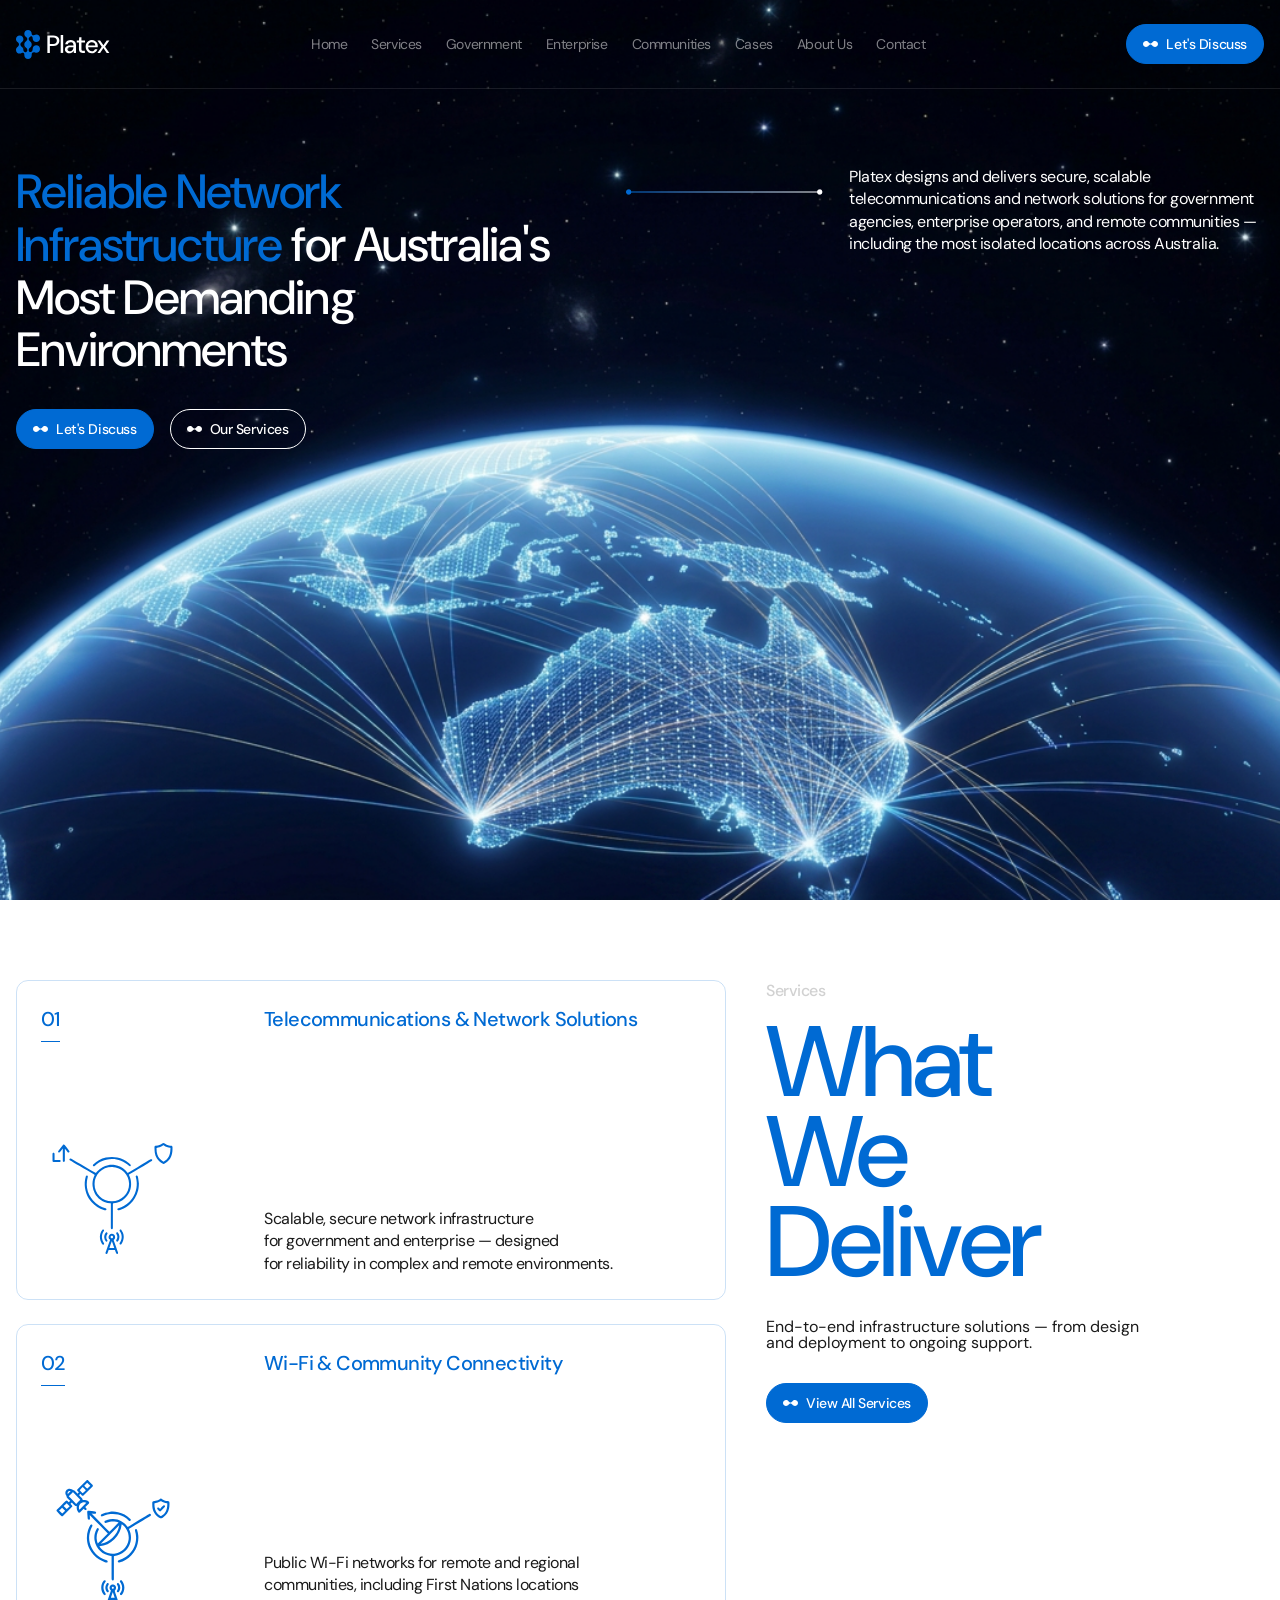
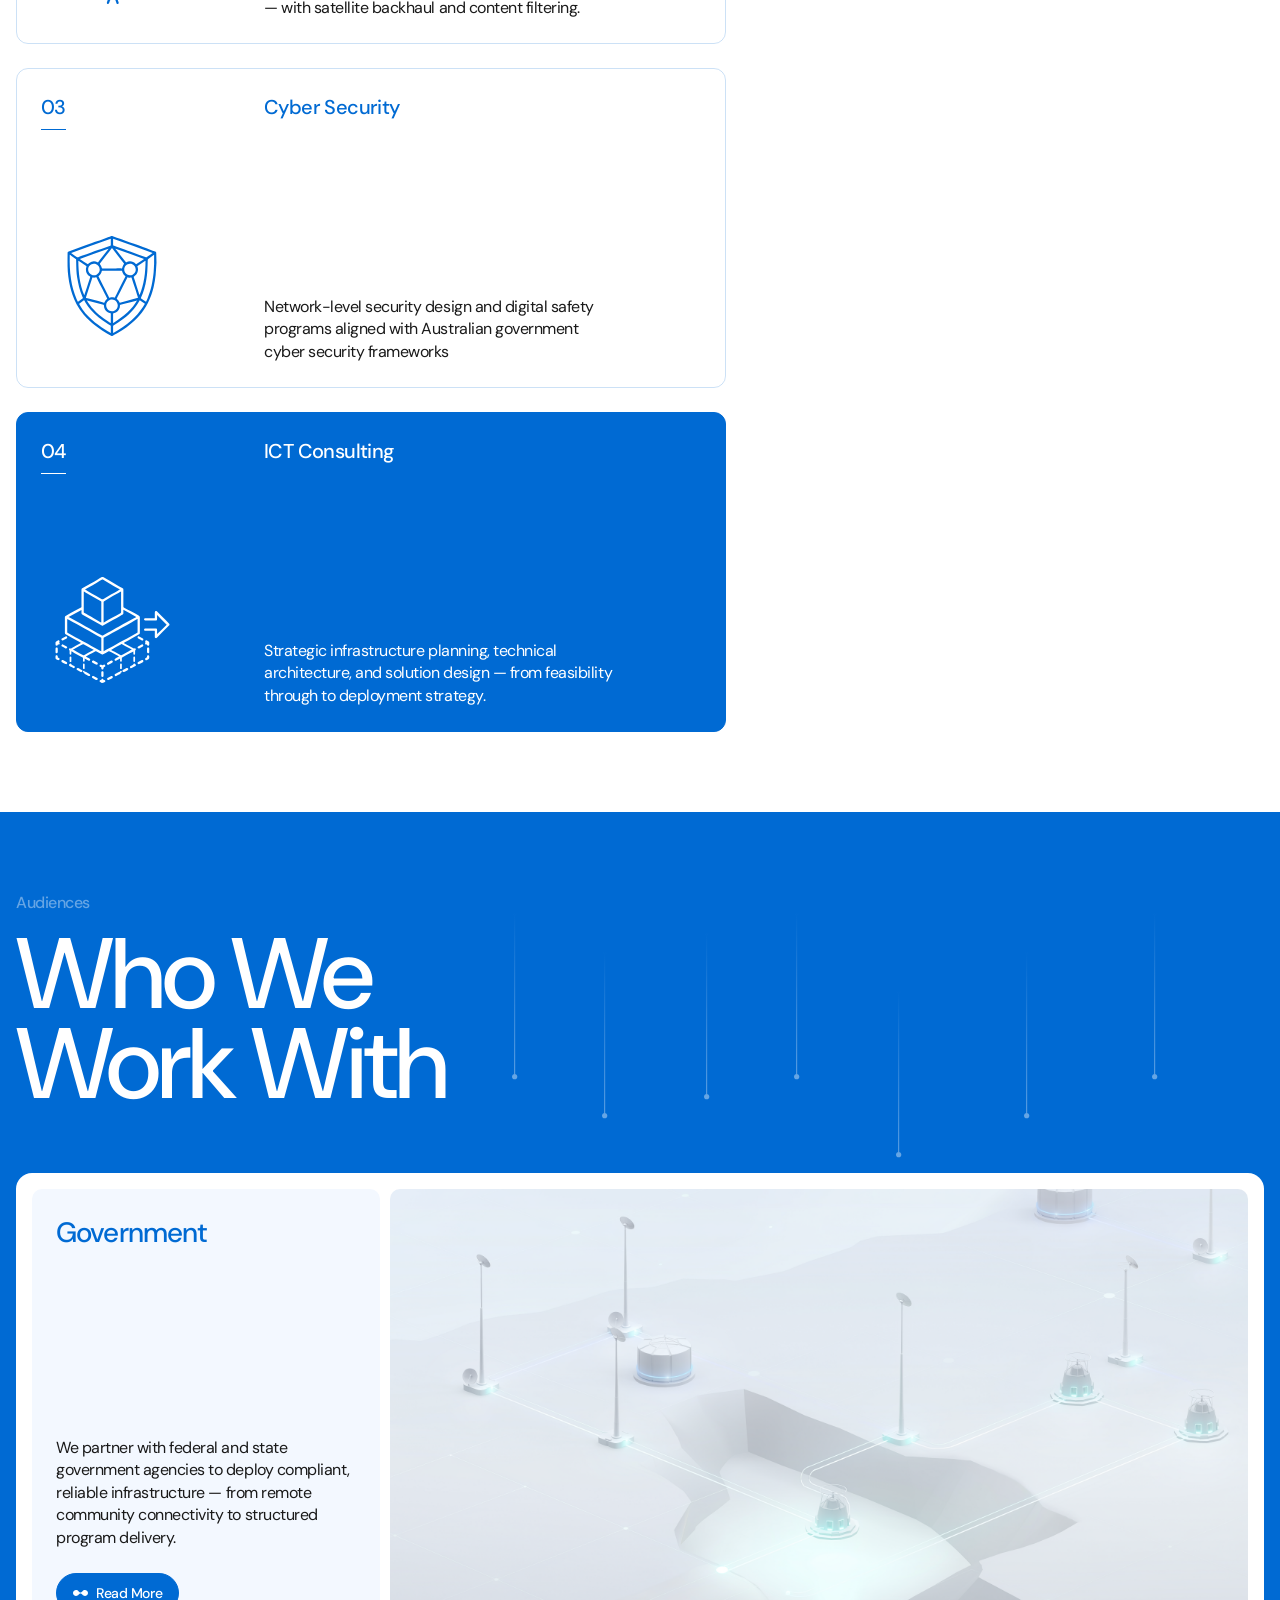
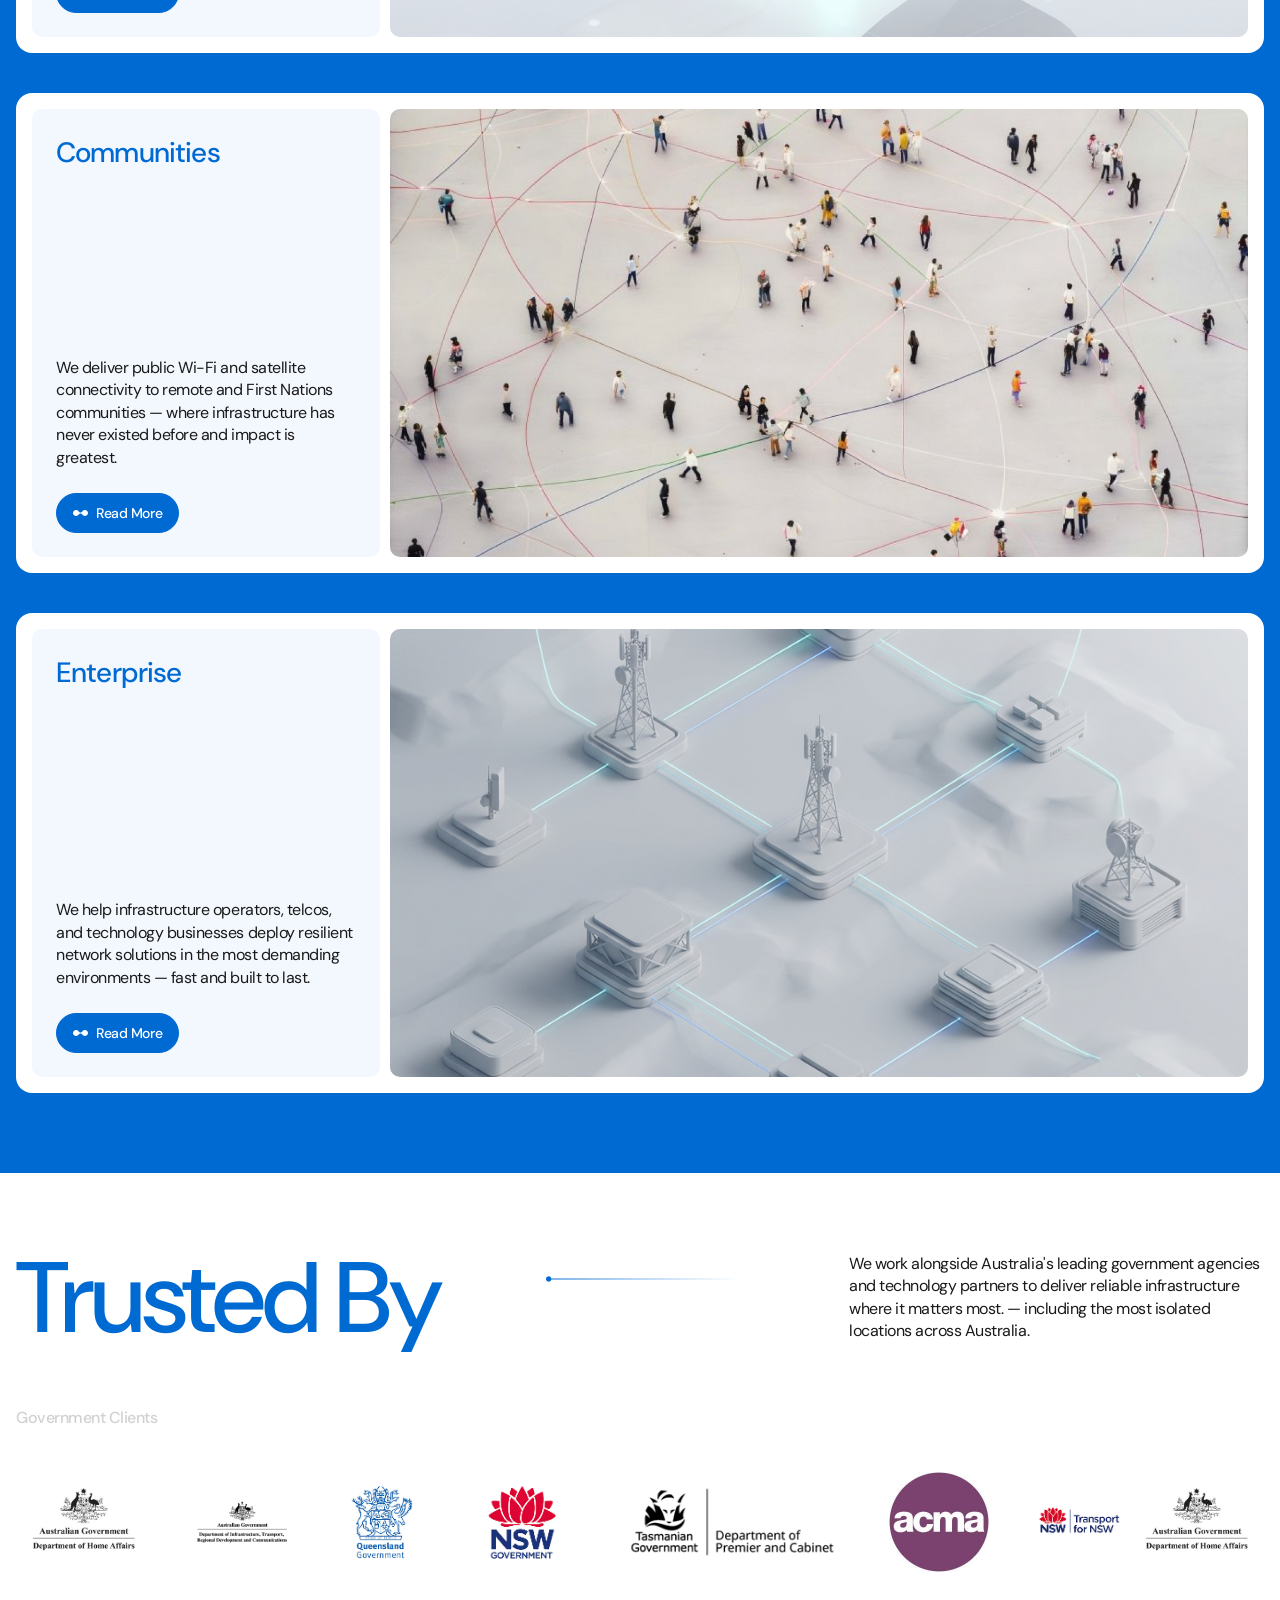
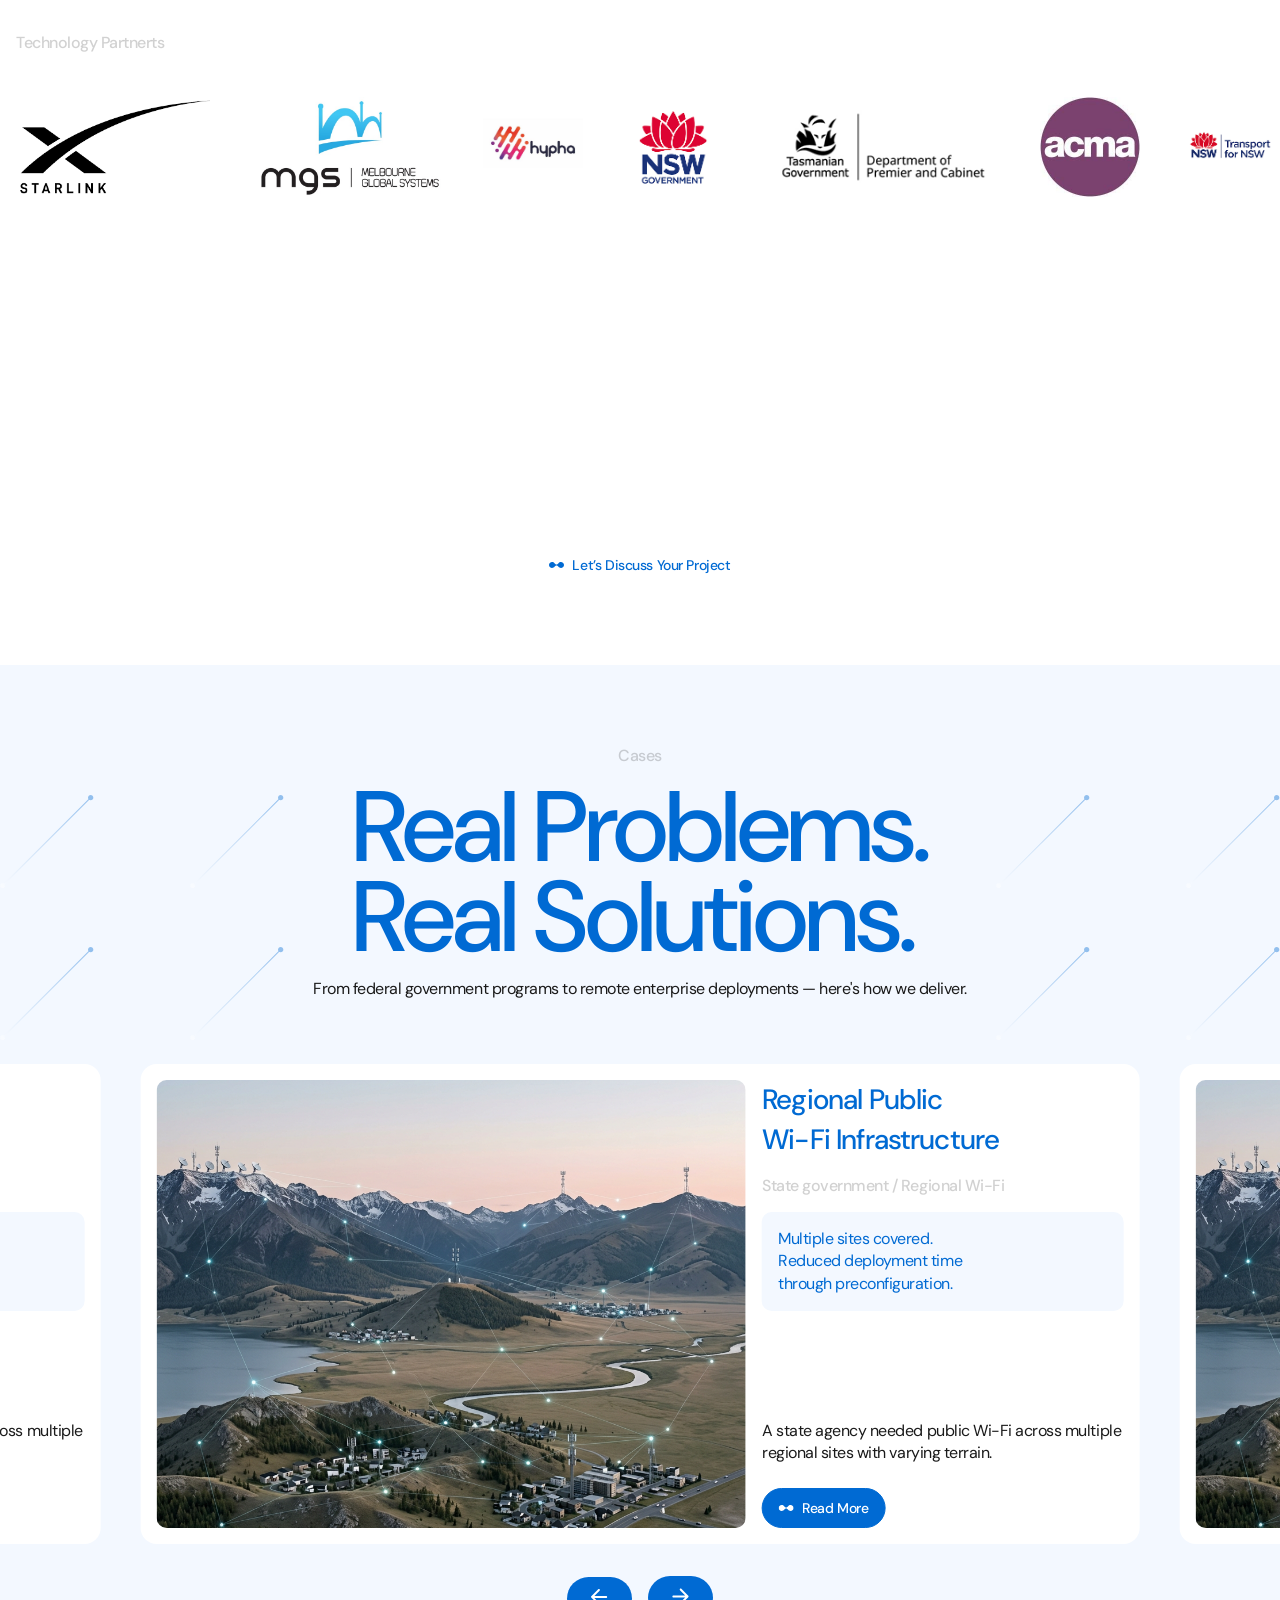
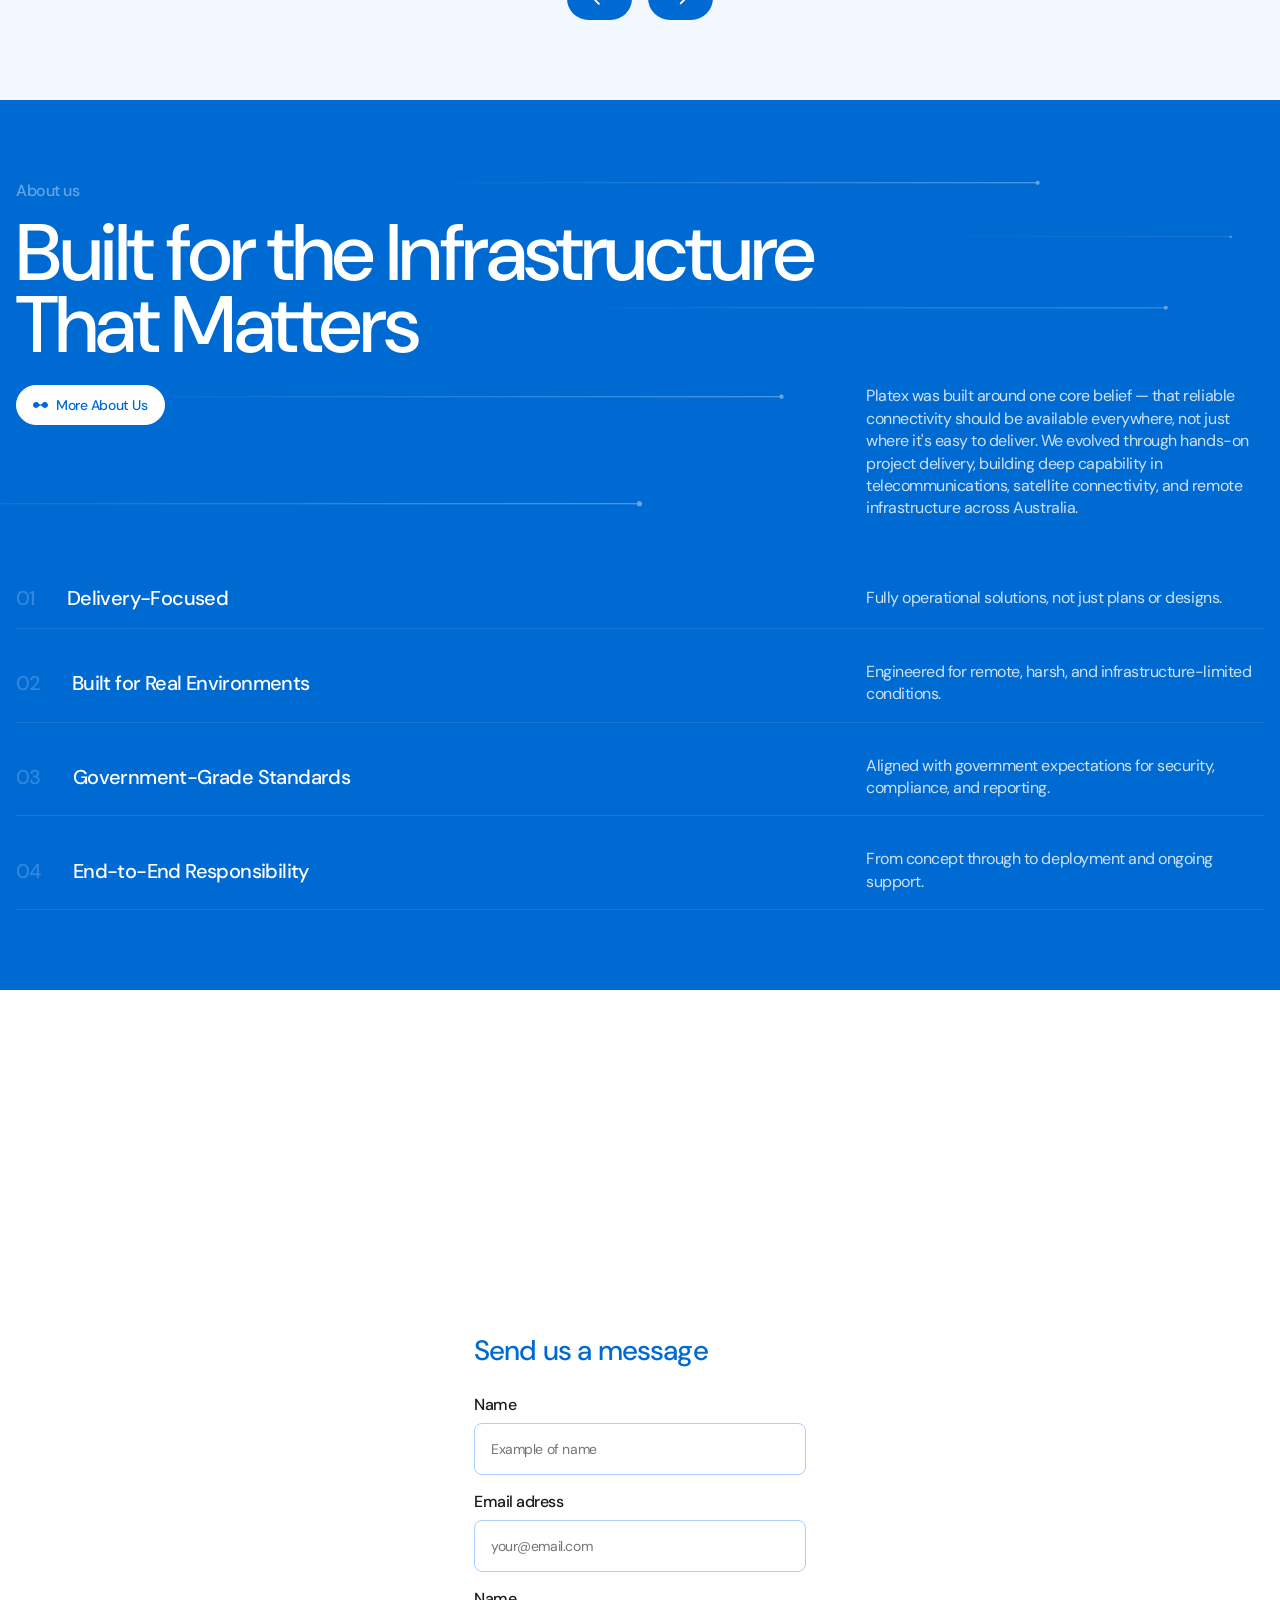
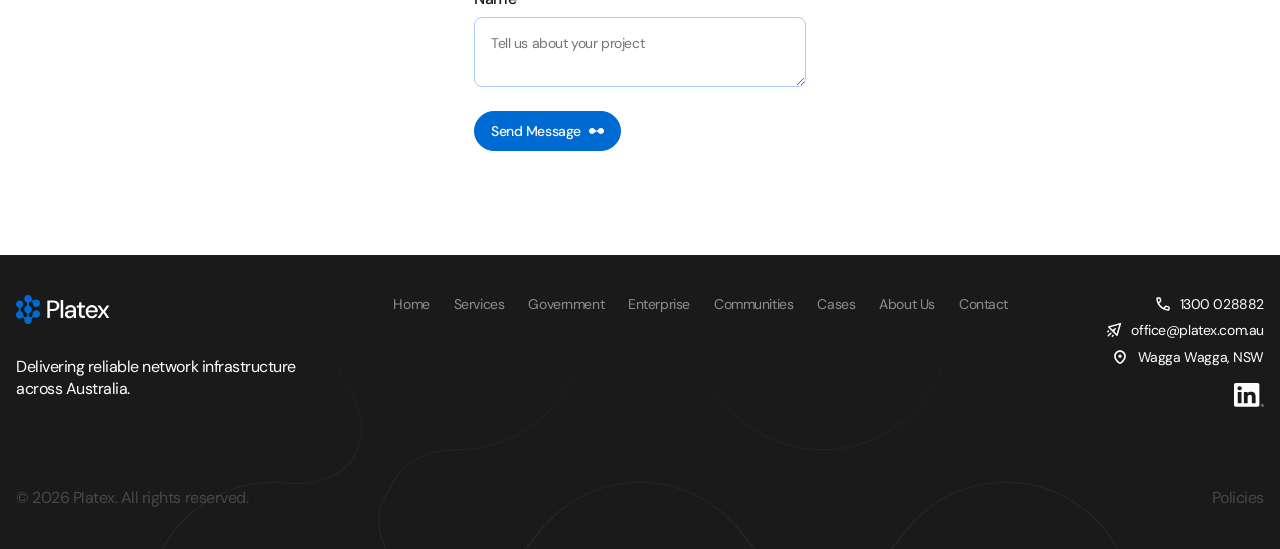
==== index.html @ 2adc2a63 "Add files via upload" ====
<!doctype html>
<html lang="en">

<head>
	<title>Home | Platex</title>
	<meta charset="UTF-8">
	<meta name="format-detection" content="telephone=no">
	<!-- <style>body{opacity: 0;}</style> -->
	<link rel="stylesheet" href="css/style.min.css?_v=20260612144756">
	<link rel="shortcut icon" href="favicon.ico">
	<!-- <meta name="robots" content="noindex, nofollow"> -->
	<meta name="viewport" content="width=device-width, initial-scale=1.0">
</head>

<body>
	<div class="wrapper">
		<header class="header">
			<div class="header__container">
				<a href="" class="header__logo">
					<img src="img/logo.svg" alt="" class="header__img" />
					<img src="img/logo-white.svg" alt="" class="header__img-white" />
				</a>
				<div class="header__menu menu">
					<button type="button" class="menu__icon icon-menu"><span></span></button>
					<nav class="menu__body">
						<img src="img/header-decore.png" alt="" class="menu__decor" />
						<ul class="menu__list">
							<li class="menu__item"><a href="" class="menu__link">Home</a></li>
							<li class="menu__item"><a href="" class="menu__link">Services</a></li>
							<li class="menu__item">
								<a href="" class="menu__link">Government</a>
							</li>
							<li class="menu__item">
								<a href="" class="menu__link">Enterprise</a>
							</li>
							<li class="menu__item">
								<a href="" class="menu__link">Communities</a>
							</li>
							<li class="menu__item"><a href="" class="menu__link">Cases</a></li>
							<li class="menu__item">
								<a href="" class="menu__link">About Us </a>
							</li>
							<li class="menu__item"><a href="" class="menu__link">Contact</a></li>
						</ul>
						<div class="menu__actions">
							<a href="" class="menu__actioncall">
								<img src="img/icon-phone.svg" alt="Image" />
							</a>
							<a href="" class="menu__actionlinkedin">
								<img src="img/icon-linkedin.svg" alt="Image" />
							</a>
						</div>
					</nav>
				</div>
				<a href="" class="header__btn btn">
					<svg class="btn__svg" xmlns="http://www.w3.org/2000/svg" width="15" height="6" viewBox="0 0 15 6" fill="none">
						<path d="M2.62268e-07 3C1.1742e-07 4.65687 1.37756 6 3.07692 6C4.08319 5.99999 4.97648 5.52901 5.53777 4.80081C6.0259 4.16751 6.68749 3.56268 7.5 3.56268C8.31251 3.56268 8.9741 4.16751 9.46223 4.80081C10.0235 5.52901 10.9168 5.99999 11.9231 6C13.6224 6 15 4.65687 15 3C15 1.34313 13.6224 -5.97268e-07 11.9231 -7.4583e-07C10.9166 9.65659e-06 10.023 0.471244 9.46171 1.19976C8.9738 1.83303 8.31235 2.43777 7.5 2.43777C6.68765 2.43777 6.0262 1.83303 5.53829 1.19976C4.97698 0.471243 4.08344 9.05922e-06 3.07692 -1.51919e-06C1.37758 -1.66775e-06 2.52026e-05 1.34315 2.62268e-07 3Z" fill="" />
					</svg>
					<span class="btn__text">Let's discuss</span>
				</a>
			</div>
		</header>

		<main class="page">
			<section class="hero">
				<img src="img/hero-bg.png" alt="" class="hero__bg" />
				<div class="hero__container">
					<div class="hero__info info-hero">
						<h1 class="info-hero__title">
							<span class="blue">Reliable Network Infrastructure</span> for
							Australia's Most Demanding Environments
						</h1>
						<div class="info-hero__actions">
							<a href="" class="hero__btn btn">
								<svg class="btn__svg" xmlns="http://www.w3.org/2000/svg" width="15" height="6" viewBox="0 0 15 6" fill="none">
									<path d="M2.62268e-07 3C1.1742e-07 4.65687 1.37756 6 3.07692 6C4.08319 5.99999 4.97648 5.52901 5.53777 4.80081C6.0259 4.16751 6.68749 3.56268 7.5 3.56268C8.31251 3.56268 8.9741 4.16751 9.46223 4.80081C10.0235 5.52901 10.9168 5.99999 11.9231 6C13.6224 6 15 4.65687 15 3C15 1.34313 13.6224 -5.97268e-07 11.9231 -7.4583e-07C10.9166 9.65659e-06 10.023 0.471244 9.46171 1.19976C8.9738 1.83303 8.31235 2.43777 7.5 2.43777C6.68765 2.43777 6.0262 1.83303 5.53829 1.19976C4.97698 0.471243 4.08344 9.05922e-06 3.07692 -1.51919e-06C1.37758 -1.66775e-06 2.52026e-05 1.34315 2.62268e-07 3Z" fill="" />
								</svg>
								<span class="btn__text">Let's discuss</span>
							</a>
							<a href="" class="hero__btn btn transparent">
								<svg class="btn__svg" xmlns="http://www.w3.org/2000/svg" width="15" height="6" viewBox="0 0 15 6" fill="none">
									<path d="M2.62268e-07 3C1.1742e-07 4.65687 1.37756 6 3.07692 6C4.08319 5.99999 4.97648 5.52901 5.53777 4.80081C6.0259 4.16751 6.68749 3.56268 7.5 3.56268C8.31251 3.56268 8.9741 4.16751 9.46223 4.80081C10.0235 5.52901 10.9168 5.99999 11.9231 6C13.6224 6 15 4.65687 15 3C15 1.34313 13.6224 -5.97268e-07 11.9231 -7.4583e-07C10.9166 9.65659e-06 10.023 0.471244 9.46171 1.19976C8.9738 1.83303 8.31235 2.43777 7.5 2.43777C6.68765 2.43777 6.0262 1.83303 5.53829 1.19976C4.97698 0.471243 4.08344 9.05922e-06 3.07692 -1.51919e-06C1.37758 -1.66775e-06 2.52026e-05 1.34315 2.62268e-07 3Z" fill="" />
								</svg>
								<span class="btn__text">Our services</span>
							</a>
						</div>
					</div>
					<div class="hero__decore">
						<img src="img/hero-line.png" alt="Image" />
					</div>
					<p data-da=".info-hero, 768" class="hero__descriptions">
						Platex designs and delivers secure, scalable telecommunications
						and network solutions for government agencies, enterprise
						operators, and remote communities — including the most isolated
						locations across Australia.
					</p>
				</div>
			</section>
			<section class="services">
				<div class="services__container">
					<div class="services__cards">
						<div class="services__card card-services">
							<div class="card-services__left">
								<div class="card-services__numb">01</div>
								<div data-da="#service-card1, 768" class="card-services__icon">
									<svg class="card-services__imgoriginal" xmlns="http://www.w3.org/2000/svg" width="140" height="140" viewBox="0 0 140 140" fill="none">
										<path d="M66.8584 106.884C68.0899 105.462 70.3451 105.426 71.7285 106.789C72.3655 107.416 72.5971 108.22 72.6367 109.129V109.133C72.5409 110.107 72.237 110.997 71.3721 111.637C71.2467 111.729 71.1579 112.015 71.2041 112.159C71.6036 113.387 72.0294 114.608 72.4619 115.826C72.9803 117.297 73.5086 118.761 74.0303 120.228C74.5354 121.646 75.0437 123.065 75.5488 124.486C75.7469 125.041 75.6281 125.497 75.2354 125.783C74.6741 126.187 73.9541 126.006 73.7031 125.363C73.3234 124.391 72.9636 123.409 72.6367 122.418C72.5212 122.067 72.3522 121.942 71.999 121.945C70.1931 121.955 68.387 121.955 66.5811 121.942C66.2809 121.942 66.1358 122.034 66.04 122.319C65.7132 123.274 65.3594 124.224 65.0127 125.173C64.7947 125.773 64.2304 126.115 63.7451 125.944C63.1013 125.718 62.8369 125.165 63.0713 124.506C64.2598 121.2 65.4521 117.901 66.6406 114.595C66.9278 113.801 67.2017 113 67.4922 112.209C67.5846 111.959 67.5549 111.789 67.3271 111.618C65.8315 110.495 65.66 108.266 66.8584 106.884ZM69.2627 113.253C68.4802 115.449 67.6939 117.648 66.8916 119.907H71.752L71.748 119.903C70.9458 117.625 70.1739 115.428 69.4014 113.232C69.3553 113.239 69.3088 113.246 69.2627 113.253ZM59.7861 101.885C60.2285 101.34 60.7804 101.273 61.3086 101.674C61.6915 101.962 61.7411 102.639 61.3945 103.115C59.9286 105.127 59.248 107.37 59.4824 109.848C59.6607 111.697 60.2882 113.394 61.4141 114.894C61.7805 115.383 61.7046 116.099 61.2754 116.414C60.7671 116.788 60.1567 116.683 59.7539 116.145C59.5756 115.906 59.3935 115.669 59.2383 115.413C58.0167 113.414 57.3927 111.24 57.3828 108.561L57.3896 108.564C57.469 106.322 58.1324 103.933 59.7861 101.885ZM77.3643 101.664C77.81 101.323 78.5555 101.379 78.8691 101.887C79.4469 102.83 80.0217 103.791 80.4443 104.805C80.9957 106.128 81.2233 107.547 81.2432 109.109V109.116C81.1408 111.624 80.3979 114.043 78.8428 116.197C78.5159 116.65 77.9052 116.743 77.4199 116.427C76.9644 116.129 76.8688 115.511 77.1855 114.967C77.5619 114.323 77.988 113.703 78.2852 113.023C79.4968 110.266 79.5433 107.491 78.2393 104.747C77.9718 104.185 77.6088 103.663 77.2588 103.144C76.9055 102.619 76.935 101.995 77.3643 101.664ZM74.0361 104.547C74.4521 104.208 75.0793 104.268 75.502 104.763C76.3109 105.715 76.6948 106.854 76.8467 108.079C76.883 108.374 76.8894 108.677 76.9092 108.975H76.9053C76.9019 110.403 76.5525 111.726 75.7471 112.927C75.298 113.597 74.6998 113.824 74.1484 113.479C73.6005 113.141 73.535 112.507 73.9609 111.828C75.1858 109.878 75.2017 107.937 73.9141 106.004C73.5215 105.416 73.5743 104.924 74.0361 104.547ZM62.9922 104.964C63.5138 104.241 64.2104 104.103 64.7617 104.632C65.1546 105.009 65.2303 105.521 64.8672 105.915C63.4608 107.428 63.5171 110.498 64.7021 111.896C64.9861 112.234 65.1216 112.612 64.917 113.039C64.5539 113.8 63.5639 113.84 63.0322 113.118C62.1935 111.973 61.8038 110.684 61.7148 109.356L61.7012 109.094C61.7573 107.551 62.1141 106.178 62.9922 104.964ZM69.4209 107.77C68.7177 107.741 68.1266 108.295 68.1133 108.991C68.1034 109.703 68.6981 110.357 69.3584 110.357C70.0252 110.357 70.5932 109.769 70.6064 109.063C70.6196 108.381 70.0844 107.8 69.4209 107.77ZM27.0195 30.9675C27.2374 30.521 27.713 30.2623 28.1885 30.4724C28.9742 30.8204 29.7275 31.2504 30.4736 31.6804C32.9761 33.128 35.4752 34.5855 37.9678 36.0495C40.1766 37.343 42.3726 38.6528 44.5781 39.9529C47.0674 41.4169 49.5601 42.8775 52.0527 44.3415C52.4687 44.5845 52.8789 44.8348 53.3213 45.0974C53.7439 44.5689 54.1563 44.0331 54.5889 43.5144C56.1076 41.6991 57.95 40.284 60.0234 39.1482C61.7601 38.1962 63.5997 37.5138 65.541 37.156C67.786 36.7424 70.0442 36.6663 72.3223 37.0241C76.3833 37.6643 79.8733 39.4313 82.835 42.2283C83.6372 42.9865 84.3208 43.8793 85.0107 44.7458C85.222 45.0116 85.3307 44.9719 85.5684 44.8308C88.695 42.9432 91.8286 41.0624 94.9619 39.1814C97.7979 37.4809 100.634 35.7772 103.477 34.0866C105.018 33.1708 106.57 32.2742 108.122 31.3747C108.66 31.063 109.255 31.1777 109.552 31.6238C109.846 32.0637 109.73 32.7568 109.231 33.072C108.04 33.8269 106.825 34.5462 105.61 35.2683C102.355 37.2084 99.0926 39.145 95.834 41.0818C92.8658 42.8446 89.8939 44.6076 86.9258 46.3738C86.7409 46.4821 86.566 46.6072 86.335 46.7615C86.609 47.3326 86.9063 47.9004 87.1572 48.488C88.283 51.1306 88.7049 53.8915 88.6191 56.7507C88.5234 59.8793 87.7346 62.8049 86.1895 65.5329C84.1061 69.2195 81.1048 71.9243 77.2617 73.697C75.2807 74.6096 73.1838 75.1551 70.998 75.2995C70.5131 75.3324 70.3946 75.4996 70.3945 75.9587C70.4044 81.2967 70.3943 86.6355 70.3877 91.9734C70.3877 94.6521 70.381 97.3279 70.3711 100.007C70.3711 100.39 70.3409 100.758 69.9551 101.004C69.2916 101.427 68.4826 101.096 68.3701 100.315C68.3272 100.02 68.334 99.7174 68.334 99.4187C68.3406 91.6351 68.3504 83.8546 68.3604 76.071C68.3604 75.3751 68.3666 75.3586 67.6436 75.2995C64.0646 75.0073 60.8288 73.7796 57.9365 71.6951C55.5461 69.9716 53.6342 67.8076 52.2607 65.1911C51.0789 62.9359 50.3557 60.5559 50.085 58.0085C49.7779 55.0934 50.1154 52.2835 51.1289 49.5456C51.4492 48.679 51.8258 47.8318 52.2021 46.906C51.3536 46.3906 50.4914 45.8589 49.623 45.3435C47.9426 44.3423 46.2554 43.3476 44.5684 42.3562C42.1218 40.9216 39.6682 39.4929 37.2217 38.0583C35.0163 36.765 32.8177 35.4581 30.6123 34.1648C29.6681 33.61 28.7106 33.0782 27.7598 32.53C27.6013 32.4381 27.449 32.3363 27.3037 32.2214C26.9175 31.9161 26.8049 31.4041 27.0195 30.9675ZM43.3506 48.3533C43.5091 47.7887 44.1364 47.3887 44.5986 47.5134C45.1895 47.6743 45.4703 48.1565 45.335 48.8327C45.0378 50.31 44.6481 51.774 44.4434 53.2644C44.1528 55.395 44.1994 57.5424 44.5361 59.6697C44.9257 62.1416 45.6224 64.5182 46.7119 66.78C47.676 68.7793 48.9044 70.6015 50.3506 72.279C52.2192 74.4455 54.3882 76.2575 56.8643 77.7019C58.8254 78.8443 60.9022 79.7408 63.1143 80.2956C63.7349 80.4499 64.0652 80.9093 63.9795 81.4968C63.9137 81.9714 63.4343 82.3539 62.7705 82.3562C62.3712 82.2479 61.8366 82.1273 61.3154 81.9568C56.6105 80.427 52.5722 77.8661 49.2441 74.2156C46.8836 71.6255 45.0976 68.6942 43.876 65.405C42.552 61.83 42.0134 58.1528 42.2412 54.3611C42.3634 52.3158 42.7959 50.3197 43.3506 48.3533ZM93.5693 47.7527C94.2428 47.2474 94.9686 47.4842 95.2129 48.3015C95.4209 48.9974 95.6293 49.7031 95.7383 50.4187C96.0288 52.3358 96.2627 54.2596 96.4014 55.2937L96.3984 55.2868C96.3588 58.2283 96.1473 60.2445 95.6719 62.2175C94.9983 64.9979 93.9321 67.624 92.4531 70.0925C91.1291 72.3052 89.5239 74.2813 87.6387 76.0212C85.0469 78.4111 82.0855 80.2265 78.7607 81.4412C77.9486 81.7366 77.1267 82.0096 76.3047 82.2722C75.6181 82.4888 75.0267 82.2066 74.8516 81.616C74.6667 80.9988 75.0268 80.4829 75.7598 80.2761C79.9462 79.0976 83.6011 77.0032 86.7178 73.9831C89.194 71.5834 91.0796 68.7895 92.3838 65.6052C93.8266 62.0761 94.4641 58.412 94.2363 54.6072C94.1241 52.7492 93.8264 50.9174 93.3213 49.1218C93.1826 48.6359 93.0807 48.1203 93.5693 47.7527ZM69.8066 38.9158C59.6706 38.6925 52.0432 46.5478 52.0693 55.8972H52.0664C51.9112 65.4831 59.8023 73.3297 69.4531 73.3035C78.5988 73.2805 86.7375 65.6834 86.6055 55.7429C86.4798 46.4527 79.0016 39.1194 69.8066 38.9158ZM63.418 29.572C67.1819 28.7578 70.9665 28.6731 74.7568 29.4577C79.029 30.3409 82.8393 32.1757 86.2168 34.907C86.811 35.3862 87.4018 35.8759 87.9531 36.4011C88.4118 36.8376 88.4122 37.602 88.0098 37.9763C87.5971 38.3637 86.9862 38.3109 86.4844 37.8513C84.0874 35.6584 81.4261 33.8593 78.3887 32.6775C75.5228 31.558 72.5341 30.9877 69.4404 31.0271C69.4338 30.978 69.4271 30.9317 69.4238 30.8825L69.4307 30.8786C67.5455 31.1248 65.6373 31.2504 63.7852 31.6443C61.068 32.222 58.5025 33.282 56.1914 34.8347C54.7916 35.7735 53.4968 36.8698 52.1729 37.9236C51.6809 38.3175 51.0333 38.3675 50.6338 37.9538C50.1683 37.4745 50.1851 36.9029 50.7002 36.4138C52.3938 34.8053 54.2824 33.4563 56.3193 32.3074C58.5512 31.0468 60.9154 30.1104 63.418 29.572ZM119.692 15.5613C120.716 14.8357 121.178 14.7962 122.205 15.5447C123.469 16.4703 124.859 17.1339 126.388 17.4753C127.15 17.646 127.934 17.7475 128.713 17.823C129.495 17.8986 129.971 18.3288 129.997 19.1198C130.01 19.4677 129.997 19.8189 129.997 20.1667V21.1648L129.993 21.1579C129.983 23.758 129.574 26.2899 128.524 28.6765C127.352 31.3387 125.493 33.4425 123.014 34.9919C122.634 35.2316 122.235 35.4391 121.852 35.6755C121.208 36.0693 120.594 35.9639 119.97 35.6159C117.639 34.3127 115.678 32.6118 114.274 30.3269C113.175 28.5346 112.471 26.5851 112.257 24.5007C112.079 22.7542 112.029 20.9904 111.953 19.2341C111.917 18.3973 112.399 17.9019 113.251 17.8493C114.746 17.7607 116.199 17.4482 117.556 16.8279C118.305 16.4832 119.019 16.0405 119.692 15.5613ZM20.4492 17.0613C20.9742 16.4145 21.7014 16.4246 22.2197 17.0779C23.6922 18.9358 25.1576 20.7973 26.6201 22.6618C27.1384 23.3216 27.1454 23.965 26.6602 24.3425C26.1022 24.7758 25.5142 24.6253 24.9629 23.9197C24.1408 22.8659 23.3117 21.8186 22.374 20.7976V21.322C22.374 24.9626 22.3776 28.6003 22.3809 32.2409C22.3809 32.4412 22.381 32.6417 22.3711 32.8386C22.3414 33.5608 21.9518 33.9913 21.3311 33.988C20.7302 33.988 20.3047 33.5114 20.3047 32.822C20.2981 30.5439 20.2976 28.2691 20.291 25.9909C20.291 24.3628 20.2849 22.7343 20.2783 21.1062C20.2783 20.9754 20.2616 20.8442 20.2451 20.5642C19.3317 21.7347 18.5008 22.7848 17.6895 23.8474C17.1713 24.5266 16.7716 24.7137 16.2402 24.4743C15.5799 24.1756 15.3784 23.5483 15.8076 22.9607C16.4151 22.1302 17.0552 21.3258 17.6924 20.5183C18.6069 19.3628 19.5215 18.2069 20.4492 17.0613ZM10 25.78C10.0004 24.2696 12.0228 24.2938 12.0508 25.7673C12.097 27.5926 12.0703 29.4245 12.0703 31.2497V31.9128C13.8003 31.9128 15.4547 31.8897 17.1055 31.9324C18.5882 31.9623 18.5374 33.981 17.1055 33.9812H11.1191C10.4061 33.9713 10.0268 33.6035 10.0234 32.9109C10.0102 30.5341 10 28.1568 10 25.78ZM121.459 17.5632C121.066 17.2809 120.785 17.3276 120.409 17.6032C119.382 18.3517 118.266 18.9391 117.024 19.2575C116.057 19.507 115.086 19.7336 114.076 19.9831L114.056 20.823C114.037 22.7879 114.229 24.7306 114.842 26.6179C115.842 29.6971 117.922 31.9002 120.659 33.5515C120.92 33.7091 121.148 33.6887 121.393 33.5115C121.838 33.1898 122.307 32.9045 122.743 32.573C124.387 31.3157 125.708 29.7957 126.586 27.905C127.223 26.5328 127.59 25.0907 127.742 23.6003C127.868 22.3661 127.9 21.1249 127.973 19.8874C127.811 19.8481 127.748 19.8256 127.686 19.8191C125.427 19.563 123.318 18.8927 121.459 17.5632Z" fill="" />
									</svg>
								</div>
							</div>
							<div id="service-card1" class="card-services__right">
								<h4 class="card-services__title">
									<span>Telecommunications</span>
									<span>& Network Solutions</span>
								</h4>
								<p class="card-services__descriptions">
									<span>Scalable, secure network infrastructure</span>
									<span>for government and enterprise — designed</span>
									<span>
										for reliability in complex and remote environments.
									</span>
								</p>
							</div>
						</div>
						<div class="services__card card-services">
							<div class="card-services__left">
								<div class="card-services__numb">02</div>
								<div data-da="#service-card2, 768" class="card-services__icon">
									<svg class="card-services__imgoriginal" xmlns="http://www.w3.org/2000/svg" width="140" height="140" viewBox="0 0 140 140" fill="none">
										<path d="M70.6157 112.399C71.9563 112.461 73.1939 113.581 73.4625 114.886C73.7491 116.274 73.4177 117.432 72.3742 118.398C72.266 118.5 72.2192 118.769 72.2657 118.922C72.6583 120.198 73.0748 121.47 73.4984 122.739C74.1054 124.56 74.7202 126.376 75.335 128.194C75.5777 128.909 75.8462 129.616 76.0761 130.336C76.2414 130.854 76.2545 131.36 75.7611 131.751C75.2135 132.186 74.3529 132.041 74.0843 131.393C73.7046 130.479 73.3971 129.536 73.0588 128.607C72.9942 128.43 72.9354 128.251 72.8605 128.046L72.8632 128.042C71.4993 128.042 70.1453 128.039 68.7917 128.042C67.5857 128.044 67.5882 128.049 67.2189 129.191C67.0097 129.836 66.7951 130.479 66.573 131.116C66.4258 131.535 66.1933 131.88 65.7054 131.947C65.2198 132.015 64.734 131.94 64.5274 131.471C64.3827 131.142 64.323 130.684 64.4314 130.35C65.1727 128.078 65.9661 125.824 66.7488 123.565C67.3196 121.915 67.8985 120.268 68.4822 118.59C68.2962 118.39 68.0891 118.177 67.8927 117.955C66.9476 116.875 66.803 115.414 67.384 114.243C68.0298 112.941 69.1511 112.332 70.6157 112.399ZM70.238 120.291C69.6207 122.097 69.0011 123.903 68.3683 125.752H72.1652C71.5504 123.903 70.9457 122.092 70.3439 120.279C70.3079 120.284 70.274 120.289 70.238 120.291ZM61.1207 108.723C61.4668 108.291 61.9264 108.115 62.4584 108.242C62.8924 108.345 63.1928 108.677 63.2031 109.109C63.2108 109.443 63.1201 109.852 62.9214 110.108C61.2372 112.269 60.6944 114.707 61.1826 117.365C61.4409 118.766 62.0249 120.061 62.9133 121.195C63.2982 121.685 63.3449 122.162 63.0479 122.638C62.7948 123.042 62.3891 123.224 61.9578 123.092C61.6375 122.993 61.2987 122.77 61.092 122.506C59.519 120.473 58.6979 118.173 58.7288 115.58L58.7315 115.582C58.7522 113.025 59.5167 110.728 61.1207 108.723ZM77.7762 108.469C78.2722 108.055 78.9445 108.068 79.3526 108.617C79.9028 109.355 80.4498 110.125 80.8321 110.953C81.5243 112.45 81.897 114.049 81.8764 115.722C81.8015 118.177 81.1449 120.434 79.6236 122.4C79.1069 123.068 78.5359 123.288 78.0167 123.009C77.3324 122.641 77.1542 121.864 77.6524 121.247C79.1945 119.333 79.7996 117.129 79.5697 114.717C79.4096 113.031 78.8075 111.482 77.7305 110.14C77.2268 109.513 77.2573 108.904 77.7762 108.469ZM74.7742 111.2C75.2831 110.819 75.9736 110.928 76.3973 111.508C77.2547 112.681 77.7268 114 77.7682 115.466L77.7664 115.757C77.731 117.216 77.3345 118.565 76.4071 119.737C75.9551 120.307 75.3302 120.423 74.8343 120.058C74.2867 119.654 74.1835 118.996 74.6226 118.39C75.945 116.567 75.7584 114.557 74.6038 112.839C74.2037 112.244 74.271 111.578 74.7742 111.2ZM64.8791 111.078C65.3 110.899 65.7081 110.984 66.0077 111.391C66.3125 111.803 66.3718 112.261 66.1109 112.658C65.5607 113.499 65.1221 114.388 65.0549 115.404C64.9775 116.569 65.4166 117.59 66.0598 118.537C66.3956 119.032 66.3253 119.615 65.9198 119.991C65.5324 120.348 64.8843 120.351 64.4529 119.95C63.6883 119.24 63.2824 118.318 63.0551 117.32C62.9944 117.052 62.9548 116.779 62.9241 116.532L62.8487 115.901C62.8771 114.204 63.2773 112.847 64.1631 111.658C64.3413 111.417 64.6053 111.195 64.8791 111.078ZM70.2927 114.681C69.7478 114.689 69.2979 115.157 69.2977 115.725V115.727C69.2977 116.313 69.7345 116.756 70.3053 116.748C70.8942 116.743 71.3159 116.321 71.3236 115.73C71.3314 115.126 70.8842 114.673 70.2927 114.681ZM46.2048 38.7982C48.2998 39.0495 50.3948 39.2958 52.4897 39.5419C52.9779 39.5989 53.3886 39.796 53.5358 40.2856C53.6701 40.7387 53.6806 41.2464 53.2236 41.5235C52.9395 41.6945 52.5466 41.78 52.2134 41.7567C51.1802 41.6816 50.1522 41.5362 49.1216 41.4196C49.0933 41.4584 49.0621 41.4973 49.0337 41.5335C54.9981 47.6129 60.962 53.6956 66.9471 59.7957C70.0029 56.677 73.0256 53.5945 76.0787 50.4784C75.3271 50.2583 74.4851 49.9859 73.6276 49.7709C71.5921 49.2606 69.5225 49.2839 67.4818 49.6335C66.2576 49.8434 65.0851 50.3435 63.8868 50.7061C63.6182 50.7864 63.3466 50.8921 63.0703 50.9076C62.5719 50.9361 62.1299 50.5974 61.9955 50.1495C61.8482 49.6625 62.0112 49.1076 62.471 48.8745C63.1271 48.543 63.8013 48.2347 64.4987 48.0016C66.516 47.3256 68.601 47.0202 70.7243 47.0772C73.5656 47.1524 76.2677 47.8283 78.7551 49.2296C81.134 50.5688 83.1901 52.2941 84.8174 54.5113C84.9181 54.6485 85.0322 54.7728 85.1664 54.9333H85.1709C86.4521 54.1537 87.7103 53.3843 88.9759 52.6254C91.6262 51.035 94.2792 49.4519 96.9269 47.8588C98.9597 46.6362 100.985 45.4011 103.018 44.1811C104.258 43.4377 105.498 42.6944 106.761 41.9898C107.409 41.6272 108.052 41.8396 108.378 42.438C108.651 42.943 108.448 43.6395 107.877 44.0022C107.043 44.5332 106.192 45.0414 105.34 45.5465C103.583 46.5903 101.819 47.6185 100.065 48.6649C97.7612 50.0377 95.462 51.4209 93.1631 52.7989C91.2775 53.9282 89.3891 55.0573 87.5009 56.1866C87.2323 56.3472 86.9792 56.5549 86.6899 56.6637C86.3132 56.8035 86.4088 57.0182 86.5275 57.2538C88.2013 60.5745 88.7697 64.1059 88.3667 67.7738C88.0593 70.5607 87.1162 73.1561 85.5845 75.5287C84.0553 77.8987 82.1079 79.8236 79.716 81.3001C78.0887 82.3051 76.363 83.0924 74.4799 83.4706C73.6353 83.6416 72.7823 83.7889 71.9247 83.8899C71.4962 83.9391 71.3855 84.0999 71.3855 84.5116C71.3959 89.0652 71.3908 93.619 71.3882 98.1752C71.3882 101.18 71.3851 104.185 71.3748 107.19C71.3747 107.791 71.0905 108.218 70.6256 108.389C70.1968 108.547 69.6592 108.453 69.4009 108.036C69.1996 107.71 69.0912 107.275 69.086 106.886C69.0602 104.198 69.0735 101.509 69.0735 98.8204C69.0735 94.075 69.078 89.332 69.0806 84.5866C69.0806 83.9497 69.081 83.9442 68.4355 83.8899C66.4104 83.7215 64.4568 83.2374 62.628 82.3619C58.9989 80.629 56.1577 78.0257 54.1791 74.485C53.0348 72.4361 52.2857 70.26 51.9989 67.9391C51.7484 65.9058 51.8002 63.8749 52.26 61.8623C52.6759 60.0387 53.2649 58.2874 54.2697 56.6945C54.652 56.0886 55.2152 55.8765 55.742 56.1432C56.3023 56.4282 56.5169 57.0756 56.2355 57.7282C55.8687 58.5778 55.447 59.4065 55.1086 60.2665C54.3027 62.3231 54.0372 64.4576 54.1818 66.6695C54.2877 68.2988 54.6521 69.8454 55.2746 71.4669C58.6377 68.11 61.965 64.7894 65.3384 61.4195C59.3482 55.3194 53.3626 49.2269 47.3775 43.132C47.3362 43.1475 47.2948 43.1653 47.251 43.1808C47.2794 43.6598 47.3 44.1394 47.3335 44.6184C47.3748 45.2011 47.4502 45.7816 47.4735 46.3669C47.5122 47.3305 46.7786 47.89 45.8953 47.5923C45.4924 47.4576 45.2824 47.147 45.2359 46.7456C45.1455 45.9607 45.0788 45.1729 45.0143 44.388C44.9032 43.0024 44.8001 41.6168 44.6994 40.2286C44.627 39.2314 45.2208 38.6791 46.2048 38.7982ZM93.295 57.1246C93.8116 56.9536 94.3644 57.27 94.5995 57.9252C95.2298 59.6684 95.5611 61.4816 95.7471 63.3207C95.8297 64.1367 95.8478 64.9606 95.8763 65.4216C95.8478 69.8898 94.8944 73.7649 93.0061 77.4145C90.7562 81.7688 87.4728 85.1336 83.3424 87.7032C81.289 88.9801 79.0807 89.8922 76.7534 90.5216C76.0818 90.7029 75.4692 90.3785 75.3116 89.7517C75.1491 89.1017 75.5392 88.4775 76.1873 88.3014C78.8375 87.5916 81.271 86.4288 83.5183 84.8513C85.3471 83.5666 86.9745 82.0668 88.3901 80.3495C89.9296 78.4819 91.1104 76.3939 91.9887 74.1326C93.1201 71.216 93.6727 68.1903 93.5875 65.0665C93.5281 62.8855 93.1355 60.7456 92.5001 58.6553C92.2911 57.9665 92.6186 57.3474 93.295 57.1246ZM47.8279 53.0836C48.2128 52.4364 48.8016 52.2346 49.3827 52.5531C49.8088 52.7889 50.1727 53.4698 49.8035 54.1535C49.2663 55.148 48.7397 56.1637 48.3626 57.2231C47.8434 58.684 47.3728 60.1789 47.0473 61.6942C46.4093 64.6548 46.505 67.6414 47.1792 70.5813C48.1323 74.7257 50.0696 78.3675 52.9652 81.5043C54.9025 83.6024 57.1136 85.323 59.6708 86.5456C61.1379 87.2449 62.7034 87.7395 64.2403 88.286C64.8628 88.5062 65.2586 88.9986 65.1733 89.6306C65.0983 90.1873 64.6458 90.5675 63.8814 90.5649V90.5704C63.5017 90.4694 62.949 90.3499 62.4145 90.1764C60.2834 89.4951 58.2684 88.5549 56.3853 87.3426C52.361 84.7524 49.23 81.3441 47.0679 77.0522C45.5413 74.019 44.6761 70.8141 44.4437 67.4105C44.2267 64.2272 44.6064 61.1343 45.575 58.1168C46.1381 56.3632 46.8851 54.674 47.8279 53.0836ZM79.1884 52.3354C78.633 58.2334 76.0683 63.1032 71.8682 67.2036C67.6759 71.2961 62.7628 73.7668 56.8734 74.2952H56.8707C58.87 77.919 64.7185 82.7507 72.9018 81.4555C78.755 80.5281 85.0264 75.562 86.0932 67.6617C86.9714 61.1524 83.5952 55.0888 79.1884 52.3354ZM58.2497 71.7416C58.2729 71.7778 58.2966 71.8165 58.3224 71.8527C62.7188 71.073 66.5008 69.0578 69.7813 66.0298C73.3795 62.7075 75.7853 58.7266 76.5991 53.8444L76.6727 53.3709C70.5326 59.4943 64.3898 65.6182 58.2497 71.7416ZM70.2748 39.6196C72.07 39.6093 73.8372 39.8217 75.5781 40.2024C80.194 41.2101 84.2441 43.3111 87.6382 46.6317C87.8267 46.8156 88.0021 47.0227 88.1415 47.248C88.467 47.7686 88.351 48.341 87.8706 48.7218C87.4522 49.0532 86.8068 49.0301 86.409 48.6341C84.916 47.1525 83.2726 45.8696 81.418 44.8724C79.5711 43.8804 77.6417 43.116 75.5934 42.6187C73.062 42.0048 70.5123 41.8887 67.9448 42.1244C65.8603 42.3161 63.8222 42.7852 61.8591 43.5467C61.2288 43.7902 60.6085 44.0619 59.9705 44.2769C59.2524 44.5203 58.6611 44.313 58.4157 43.7898C58.1522 43.2251 58.3462 42.5752 59.041 42.2618C60.2808 41.7049 61.544 41.1735 62.8406 40.7799C64.1578 40.381 65.5214 40.0983 66.8825 39.8807C67.9984 39.7046 69.1407 39.6999 70.2721 39.6196H70.2748ZM117.582 26.9147C118.192 26.4874 118.577 26.4817 119.181 26.9038C120.986 28.1652 122.985 28.8912 125.171 29.1114C126.571 29.2512 126.95 29.6941 126.989 31.1084C127.038 32.8671 126.922 34.6154 126.607 36.3431C125.894 40.2647 123.879 43.3344 120.527 45.4895C120.031 45.8081 119.48 46.0828 118.917 46.2486C118.54 46.3599 118.046 46.3651 117.692 46.2097C115.128 45.0856 113.139 43.2928 111.744 40.8503C110.207 38.1539 109.708 35.2192 109.768 32.1602H109.77C109.77 31.6059 109.765 31.0537 109.77 30.4993C109.781 29.8182 110.098 29.3827 110.757 29.2532C111.542 29.0978 112.346 29.0281 113.131 28.8701C114.756 28.5463 116.226 27.8601 117.582 26.9147ZM43.6559 8.62986C44.0717 8.21813 44.5344 7.81422 45.1955 8.09131C45.4046 8.17939 45.6032 8.3276 45.7607 8.49071C47.1633 9.92821 48.561 11.3705 49.9506 12.8236C50.5628 13.466 50.534 14.036 49.8986 14.6706C47.0107 17.5509 44.1233 20.4317 41.238 23.3146C40.494 24.058 39.9283 24.0627 39.187 23.3038C38.7582 22.866 38.3499 22.4127 37.8385 21.8661H37.8358C37.4225 22.3194 37.089 22.6569 36.8022 23.0273C36.7355 23.1157 36.7746 23.3824 36.8624 23.4755C37.5777 24.2498 38.2982 25.019 39.0497 25.7571C39.6955 26.3943 40.2384 27.0655 40.1506 28.0343C40.9693 28.0342 41.7419 27.977 42.5012 28.0469C43.9708 28.1816 45.2543 28.7801 46.2874 29.8496C46.8583 30.4402 46.8149 31.1011 46.2362 31.6813C45.172 32.7433 44.1177 33.8178 43.0431 34.8747C42.8443 35.0689 42.8473 35.1958 43.0306 35.3771C43.276 35.6206 43.5105 35.8778 43.7429 36.1316C44.2466 36.6859 44.2699 37.2758 43.8075 37.7265C43.402 38.1227 42.6509 38.1074 42.1782 37.6542C41.8631 37.3512 41.5967 36.9992 41.2739 36.634C40.6773 37.2349 40.1758 37.7475 39.667 38.2551C39.0135 38.9104 38.352 39.558 37.6985 40.2133C37.0709 40.8426 36.4305 40.8376 35.8261 40.1771C35.0409 39.3198 34.555 38.2937 34.3457 37.1617C34.2115 36.4392 34.2094 35.6905 34.1681 34.9524C34.1526 34.6728 34.1938 34.3881 34.2093 34.1292C34.15 34.0852 34.1213 34.0489 34.0981 34.0515C32.6775 34.3234 31.9827 33.2638 31.1768 32.4349C30.544 31.7847 29.9444 31.1007 29.3116 30.4117C28.7899 30.9633 28.3947 31.3804 27.9712 31.8259C28.4025 32.2765 28.8543 32.7533 29.3089 33.2247C29.9624 33.9059 29.9802 34.4398 29.3241 35.0952C26.5164 37.9029 23.7035 40.7054 20.8932 43.5106C20.7589 43.6427 20.6193 43.7698 20.485 43.9019C19.9451 44.4328 19.3741 44.4333 18.8368 43.8946C17.7623 42.8145 16.6932 41.7314 15.6213 40.6461C15.2467 40.2654 14.8744 39.8846 14.5025 39.5012C13.8257 38.8019 13.8334 38.1853 14.5204 37.5015C16.1503 35.8826 17.7775 34.2607 19.4074 32.6418C20.6577 31.4011 21.9057 30.1578 23.1559 28.9171C23.8662 28.2126 24.4009 28.2076 25.0956 28.9198C25.5089 29.3446 25.8965 29.7955 26.3383 30.2825C26.829 29.7748 27.2324 29.3572 27.7361 28.834C26.8811 28.0181 26.0413 27.2232 25.2096 26.4177C24.569 25.7986 23.9824 25.1583 24.0289 24.1559C24.0389 23.9358 23.7964 23.6949 23.6467 23.48C22.5025 21.8611 22.5644 19.6204 23.7965 18.258C25.2379 16.665 27.4468 16.2383 29.1877 17.3417C29.8152 17.7378 30.3834 18.064 31.1374 18.1884C32.0258 18.3334 32.5403 19.1336 33.1498 19.7345C33.7981 20.3716 34.4649 20.9881 35.1855 21.6718C35.5134 21.3378 35.9034 20.9599 36.2675 20.5586C36.3166 20.5042 36.2682 20.2938 36.1984 20.2161C35.8187 19.7991 35.4132 19.4028 35.0258 18.9935C34.4678 18.4055 34.4756 17.784 35.0464 17.2116C37.9136 14.3494 40.7784 11.4843 43.6559 8.62986ZM118.693 29.2532C118.422 29.0875 118.268 29.111 118.031 29.2587C116.277 30.3594 114.37 31.0509 112.309 31.271C111.95 31.3099 111.922 31.5126 111.924 31.7897C111.942 33.6883 112.074 35.561 112.656 37.3949C113.575 40.2984 115.332 42.4793 118.01 43.9091C118.178 43.9972 118.455 44.0284 118.617 43.9507C120.86 42.8731 122.461 41.1507 123.502 38.9075C124.375 37.0193 124.706 35.0068 124.761 32.9373C124.761 32.5101 124.749 32.0824 124.762 31.6578C124.77 31.4014 124.675 31.297 124.414 31.271C122.345 31.0664 120.454 30.3282 118.693 29.2532ZM16.5588 38.6157V38.6175C17.6462 39.5913 18.7179 40.5474 19.7304 41.454C20.6293 40.5914 21.629 39.6305 22.6571 38.6437C21.5904 37.6103 20.5575 36.6103 19.5734 35.6572C18.6332 36.5794 17.6515 37.5459 16.5588 38.6157ZM120.928 33.4939C121.39 33.1704 121.961 33.2607 122.327 33.6801C122.63 34.0272 122.616 34.6393 122.255 35.0174C120.976 36.3617 119.69 37.7007 118.39 39.0268C117.874 39.5525 117.28 39.5371 116.766 39.0268C116.153 38.4182 115.552 37.8016 114.952 37.1825C114.57 36.7888 114.581 36.1901 114.96 35.7964C115.345 35.3977 115.945 35.3513 116.345 35.7087C116.75 36.0739 117.14 36.4576 117.582 36.8798C118.489 35.9345 119.354 35.0251 120.23 34.1238C120.447 33.8984 120.672 33.6727 120.928 33.4939ZM43.8237 30.8653C42.7285 29.8007 39.9102 30.0726 38.3086 31.3677C36.1182 33.1368 36.0479 36.3203 36.97 37.8124V37.8096C39.2561 35.4939 41.5402 33.1784 43.8237 30.8653ZM21.0843 34.0976C22.1434 35.0896 23.1925 36.0713 24.1715 36.9883V36.991C25.1271 36.0949 26.1496 35.1337 27.1852 34.1599C26.1185 33.1006 25.0958 32.0851 24.1401 31.1346C23.1534 32.0929 22.1433 33.0719 21.0843 34.0976ZM30.8332 20.5477C30.5465 20.2551 30.3161 20.2215 30.0114 20.5477C29.2855 21.3248 28.537 22.0845 27.7827 22.8357C27.2868 23.3279 26.7645 23.7886 26.2324 24.2833C28.7948 26.9046 31.2564 29.425 33.7051 31.9298C35.0922 30.5337 36.4537 29.1661 37.8511 27.7623V27.7596C37.7555 27.643 37.6756 27.5263 37.5774 27.4279C35.3301 25.1329 33.0779 22.8427 30.8332 20.5477ZM28.0896 19.2998C27.2062 18.7792 26.3978 18.8363 25.7443 19.458C25.0419 20.1262 24.9203 21.0739 25.3567 21.8923H25.3594C26.2634 21.035 27.1753 20.1675 28.0896 19.2998ZM40.1739 15.1106C39.2001 16.1338 38.2282 17.1546 37.2311 18.201C38.1403 19.1542 39.0858 20.1543 40.0519 21.136C40.1087 21.1955 40.3667 21.1491 40.4574 21.0664C40.8397 20.7167 41.1917 20.3303 41.5637 19.9676C42.1421 19.3979 42.7285 18.8386 43.3509 18.2327C42.2506 17.1501 41.2251 16.1422 40.1739 15.1088V15.1106ZM41.7027 13.6368H41.7054C42.6869 14.6392 43.6346 15.6135 44.598 16.5718C44.6548 16.6288 44.8878 16.5901 44.973 16.5176C45.2261 16.3078 45.4459 16.0568 45.6836 15.8263C46.3784 15.1477 47.0734 14.4713 47.8431 13.7227C46.7298 12.6788 45.6806 11.697 44.6706 10.7516C43.715 11.6814 42.7281 12.6422 41.7027 13.6368Z" fill="#006AD3" />
									</svg>
								</div>
							</div>
							<div id="service-card2" class="card-services__right">
								<h4 class="card-services__title">
									Wi-Fi & Community Connectivity
								</h4>
								<p class="card-services__descriptions">
									<span>Public Wi-Fi networks for remote and regional</span>
									<span> communities, including First Nations locations</span>
									<span>
										— with satellite backhaul and content filtering.
									</span>
								</p>
							</div>
						</div>
						<div class="services__card card-services">
							<div class="card-services__left">
								<div class="card-services__numb">03</div>
								<div data-da="#service-card3, 768" class="card-services__icon">
									<svg class="card-services__imgoriginal" xmlns="http://www.w3.org/2000/svg" width="140" height="140" viewBox="0 0 140 140" fill="none">
										<path d="M113.999 46.7124C113.759 50.2245 113.544 54.567 113.145 58.8941C112.773 62.9413 112.05 66.9517 111.152 70.9159C110.734 72.7642 110.178 74.5848 109.628 76.3993C109.21 77.7863 108.77 79.1734 108.223 80.5142C107.334 82.6947 106.464 84.8967 105.385 86.9849C104.177 89.3191 102.834 91.598 101.382 93.7908C98.6925 97.8534 95.446 101.455 91.8737 104.77C89.4205 107.046 86.8381 109.165 84.1389 111.136C80.9693 113.446 77.6952 115.598 74.2705 117.514C72.9486 118.253 71.6236 118.981 70.3047 119.726C69.7114 120.061 69.1365 120.113 68.5339 119.753C65.5642 117.988 62.5452 116.3 59.6308 114.448C57.2575 112.938 54.9641 111.296 52.7168 109.601C48.4159 106.36 44.5024 102.694 41.0377 98.5669C38.3508 95.3685 36.0266 91.9148 34.053 88.2274C32.3437 85.0412 30.9172 81.7259 29.7859 78.2938C28.9773 75.8365 28.2241 73.3485 27.64 70.8298C26.0722 64.0854 25.1868 57.2334 25.0392 50.3076C24.9439 45.8482 25.0484 41.3827 25.0792 36.9203C25.0853 36.1207 25.445 35.7086 26.2136 35.4318C28.8913 34.4631 31.5659 33.482 34.2466 32.5194C36.9581 31.5445 39.6789 30.5942 42.3904 29.6193C44.7575 28.7674 47.1186 27.8878 49.4858 27.0298C51.1274 26.4362 52.7722 25.8642 54.4169 25.2799C56.1846 24.6494 57.9523 24.0159 59.72 23.3824C61.8443 22.6197 63.9686 21.86 66.093 21.0943C66.8369 20.8267 67.5748 20.5468 68.3095 20.2577C68.9674 19.9994 69.5945 19.8856 70.3078 20.1532C72.9762 21.1527 75.6631 22.1061 78.3439 23.0687C80.0655 23.6868 81.7932 24.2865 83.5117 24.9078C86.2079 25.8796 88.8948 26.8699 91.5909 27.8448C94.533 28.9089 97.4812 29.9607 100.423 31.0248C102.84 31.8951 105.253 32.7716 107.669 33.6481C109.342 34.2539 111.014 34.8659 112.69 35.4656C113.4 35.7178 113.698 36.09 113.723 36.8557C113.812 39.8635 113.895 42.8712 114.005 46.7155L113.999 46.7124ZM79.4722 54.647C79.2354 54.647 78.9588 54.647 78.679 54.647C72.6965 54.647 66.7109 54.647 60.7284 54.647C60.381 54.647 60.0305 54.6193 59.6893 54.6685C59.5509 54.69 59.3511 54.8622 59.3234 54.9945C58.8961 57.0489 57.897 58.7434 56.2092 60.0043C55.9387 60.2042 55.9417 60.3457 56.077 60.6071C56.5904 61.5851 57.0915 62.5661 57.5865 63.5533C58.6655 65.7 59.7323 67.8558 60.8144 69.9994C62.0318 72.4105 63.2616 74.8155 64.4851 77.2266C65.1922 78.6198 65.8993 80.016 66.6064 81.4123C66.7324 81.6583 66.8584 81.7751 67.1843 81.6614C67.6332 81.5045 68.1097 81.4184 68.58 81.3446C69.6068 81.1847 70.6183 81.2831 71.6174 81.5783C71.8388 81.6429 72.1154 81.8244 72.2999 81.4553C73.4343 79.1857 74.5749 76.9221 75.7185 74.6586C76.7945 72.5274 77.8643 70.3931 78.9465 68.2649C80.2284 65.74 81.5196 63.2181 82.8139 60.6963C82.9707 60.3918 82.9707 60.195 82.651 59.9551C81.6118 59.1709 80.7541 58.2144 80.2592 56.9935C79.9579 56.2493 79.7427 55.4681 79.4722 54.647ZM64.7526 82.8454C63.6827 80.7111 62.6498 78.6352 61.6045 76.5623C60.6392 74.6525 59.6585 72.7488 58.6901 70.839C57.6111 68.7077 56.5443 66.5734 55.4714 64.4391C54.9918 63.4826 54.5091 62.5292 54.0295 61.5728C53.9281 61.3698 53.842 61.2314 53.5438 61.3145C52.4678 61.6158 51.3734 61.7512 50.2636 61.5113C50.0115 61.459 49.8731 61.542 49.7901 61.8034C49.2337 63.5626 48.6649 65.3186 48.0993 67.0747C47.3492 69.3966 46.5929 71.7155 45.8428 74.0374C45.0342 76.5316 44.2288 79.0227 43.4387 81.523C43.4079 81.6245 43.5309 81.8705 43.6293 81.9012C44.4317 82.1503 45.2433 82.3718 46.058 82.584C49.2952 83.4297 52.5324 84.2693 55.7696 85.112C57.4297 85.5456 59.0836 85.9854 60.7437 86.419C61.0788 86.5051 61.4877 86.7389 61.7306 86.6251C61.9888 86.5051 62.0933 86.05 62.2593 85.7393C62.8742 84.5891 63.692 83.6142 64.7587 82.8423L64.7526 82.8454ZM95.5198 81.8397C95.4891 81.7198 95.4737 81.6245 95.443 81.5353C95.0156 80.2005 94.5822 78.8689 94.1579 77.5311C93.5554 75.6305 92.9682 73.7206 92.3533 71.8231C91.2866 68.5263 90.1983 65.2387 89.1469 61.9388C89.0208 61.539 88.8579 61.4498 88.4859 61.5297C87.5114 61.7358 86.543 61.665 85.593 61.4006C85.1811 61.2868 84.9505 61.3421 84.8091 61.7727C84.7199 62.0526 84.5508 62.3047 84.4156 62.5692C82.9 65.5493 81.3782 68.5263 79.8657 71.5064C78.6298 73.9452 77.4032 76.3901 76.1673 78.8289C75.5494 80.0468 74.9284 81.2646 74.2951 82.4763C74.1598 82.7378 74.2152 82.8823 74.4334 83.0545C75.5617 83.931 76.4163 85.0259 76.9328 86.3637C77.0435 86.6527 77.188 86.7112 77.4923 86.6281C80.4682 85.8316 83.4503 85.0566 86.4261 84.2662C89.4359 83.4666 92.4456 82.6609 95.5137 81.8397H95.5198ZM69.4992 32.0581C69.3916 32.175 69.3209 32.2426 69.2625 32.3164C67.378 34.7491 65.4965 37.1817 63.6151 39.6144C61.5707 42.2592 59.5325 44.9071 57.4819 47.5428C57.2913 47.7888 57.3006 47.9118 57.5035 48.1579C58.3919 49.2219 59.0652 50.4121 59.265 51.7991C59.3388 52.3035 59.5355 52.3958 59.9905 52.3927C64.4021 52.3773 68.8137 52.3835 73.2222 52.3804C75.1374 52.3804 77.0558 52.3681 78.9711 52.3804C79.343 52.3804 79.5275 52.3097 79.6443 51.8852C79.881 51.0334 80.1885 50.1907 80.5697 49.3972C80.8433 48.8314 81.286 48.3455 81.661 47.8103C77.6215 42.5791 73.5788 37.3478 69.4962 32.0612L69.4992 32.0581ZM35.3411 85.7547C35.461 85.7301 35.4979 85.7332 35.5194 85.7178C37.1149 84.583 38.7135 83.4482 40.2999 82.2949C40.3921 82.2272 40.4351 81.975 40.389 81.849C40.2169 81.3846 39.9955 80.9417 39.8018 80.4865C38.4799 77.4234 37.3393 74.2835 36.5708 71.045C35.7776 67.7052 35.1412 64.3253 34.5633 60.9423C34.2159 58.9095 34.0161 56.8397 33.9208 54.7792C33.7517 51.1472 33.7086 47.5089 33.6318 43.8707C33.6226 43.5017 33.518 43.2526 33.226 43.0434C31.8057 42.0286 30.3915 41.0045 28.9712 39.9865C28.4332 39.599 27.8798 39.2299 27.3234 38.8455C27.2803 38.947 27.2558 38.9778 27.2558 39.0085C27.2435 39.1746 27.2312 39.3376 27.2281 39.5037C27.0529 47.4167 27.3019 55.302 28.5316 63.1412C29.0819 66.6564 29.7797 70.1316 30.7266 73.5546C31.6335 76.833 32.7556 80.0345 34.1421 83.1437C34.5295 84.014 34.9414 84.8721 35.3472 85.7517L35.3411 85.7547ZM111.598 38.7963C111.386 38.9163 111.285 38.9624 111.192 39.027C109.391 40.3279 107.599 41.6411 105.782 42.9204C105.434 43.1665 105.287 43.4033 105.271 43.8369C105.151 47.6197 105.075 51.4055 104.838 55.1821C104.678 57.7347 104.355 60.2842 103.962 62.8122C103.427 66.2536 102.741 69.6703 101.721 73.0102C100.82 75.9626 99.8054 78.8689 98.468 81.6521C98.2867 82.0304 98.3574 82.1934 98.6556 82.4025C100.134 83.4482 101.61 84.5 103.079 85.561C103.359 85.764 103.507 85.7055 103.642 85.4072C104.097 84.4046 104.62 83.4266 105.019 82.4025C105.797 80.3912 106.584 78.3737 107.23 76.3163C107.94 74.0497 108.567 71.7524 109.096 69.4397C109.591 67.2715 109.963 65.0665 110.301 62.8675C110.648 60.6133 110.956 58.3528 111.162 56.0832C111.638 50.8581 111.718 45.6176 111.604 40.3709C111.592 39.8789 111.604 39.3899 111.604 38.7932L111.598 38.7963ZM68.2019 116.955C68.2634 116.838 68.2911 116.81 68.2911 116.783C68.3003 114.534 68.3126 112.286 68.3034 110.038C68.3034 109.897 68.1619 109.706 68.0297 109.623C66.5572 108.688 65.0354 107.824 63.6028 106.831C61.1157 105.105 58.6317 103.365 56.243 101.51C53.2979 99.2219 50.614 96.6386 48.1823 93.8062C46.2025 91.5027 44.4348 89.0454 42.913 86.4129C42.4949 85.6901 42.0768 84.9643 41.6525 84.2324C41.548 84.2724 41.4619 84.2847 41.3974 84.3308C39.8387 85.4318 38.2831 86.542 36.7183 87.6338C36.4908 87.7937 36.5124 87.9044 36.6446 88.1105C37.7759 89.8881 38.8334 91.7149 40.0293 93.4463C41.9446 96.2111 44.155 98.736 46.5283 101.119C50.3281 104.936 54.506 108.291 58.976 111.281C61.0419 112.661 63.157 113.972 65.2691 115.285C66.2159 115.875 67.2089 116.395 68.1988 116.955H68.2019ZM97.2599 84.2355C96.5466 85.438 95.9318 86.6251 95.1786 87.7168C93.8136 89.6913 92.4548 91.6841 90.9269 93.5294C88.0063 97.0569 84.5754 100.062 80.9417 102.842C77.7598 105.277 74.4304 107.486 70.9749 109.509C70.689 109.678 70.5998 109.857 70.5998 110.173C70.6091 112.274 70.5998 114.374 70.5998 116.472C70.5998 116.61 70.6244 116.749 70.6398 116.933C70.8611 116.838 71.0364 116.789 71.1839 116.696C74.2459 114.796 77.3355 112.938 80.3576 110.973C83.2197 109.116 85.8912 106.99 88.4675 104.752C90.7793 102.74 93.0235 100.652 94.9818 98.2932C96.7034 96.2203 98.3266 94.0583 99.9068 91.8748C100.826 90.6016 101.573 89.2023 102.406 87.8429C100.66 86.6158 98.9722 85.4318 97.2629 84.2324L97.2599 84.2355ZM28.6699 36.9603C28.7898 37.0618 28.8544 37.1294 28.9312 37.1848C30.702 38.4426 32.4912 39.6759 34.2374 40.9645C34.7416 41.3366 35.1597 41.3704 35.7254 41.1459C37.1334 40.5923 38.5629 40.0941 39.9894 39.5898C42.6732 38.6364 45.3632 37.6984 48.047 36.7419C50.5126 35.8624 52.972 34.9643 55.4345 34.0817C57.6971 33.2698 59.9598 32.4702 62.2225 31.6614C64.0824 30.9971 65.9362 30.3082 67.8053 29.6685C68.1988 29.5332 68.3126 29.3579 68.3095 28.9673C68.2972 27.0667 68.3095 25.1661 68.3095 23.2624C68.3095 23.1056 68.2849 22.9518 68.2695 22.7734C55.0563 27.5126 41.8985 32.2242 28.6699 36.9603ZM110.15 36.9634C96.9217 32.2057 83.7976 27.485 70.6029 22.7396C70.6029 24.957 70.5968 27.0698 70.6183 29.1857C70.6183 29.3271 70.8027 29.5393 70.9503 29.5947C72.2784 30.0868 73.6188 30.5511 74.953 31.0248C77.3448 31.8705 79.7396 32.7101 82.1253 33.565C84.2035 34.3093 86.2724 35.0751 88.3476 35.8193C90.9668 36.7604 93.5923 37.6922 96.2115 38.6333C98.631 39.5006 101.05 40.3678 103.461 41.2505C103.811 41.3797 104.066 41.3427 104.368 41.1213C105.588 40.2325 106.833 39.3745 108.063 38.4949C108.739 38.0121 109.403 37.5108 110.147 36.9634H110.15ZM41.671 79.1211C41.7202 79.1211 41.7694 79.1211 41.8216 79.118C41.8647 79.0134 41.9108 78.9089 41.9477 78.8012C42.3258 77.608 42.6886 76.4086 43.0759 75.2184C43.8137 72.9456 44.5639 70.676 45.3078 68.4033C46.0703 66.069 46.8235 63.7317 47.592 61.4006C47.8164 60.724 47.8195 60.7455 47.22 60.3703C45.3509 59.1986 44.1273 57.5594 43.6047 55.3974C43.2173 53.7859 43.3157 52.2205 43.906 50.6797C44.0167 50.3906 44.1243 50.1384 43.7369 49.8893C41.2713 48.3055 38.8273 46.694 36.374 45.0947C36.2357 45.0056 36.0697 44.9564 35.8391 44.8549C35.9283 56.6737 37.1979 68.1757 41.6741 79.1241L41.671 79.1211ZM97.0539 79.0903C101.653 68.1111 103.003 56.6091 103.018 44.778C102.772 44.9133 102.612 44.984 102.468 45.0794C100.017 46.6817 97.5704 48.2932 95.114 49.8862C94.8189 50.0769 94.8343 50.2491 94.9449 50.5382C95.732 52.568 95.7289 54.6008 94.905 56.6214C94.2286 58.279 93.1158 59.5553 91.5602 60.441C91.2589 60.6133 91.1083 60.767 91.262 61.1791C91.6801 62.3078 92.0305 63.458 92.3964 64.6051C93.0204 66.5519 93.6292 68.5048 94.2532 70.4515C95.0464 72.9303 95.8488 75.409 96.6512 77.8848C96.7803 78.2876 96.9186 78.6874 97.0539 79.0872V79.0903ZM68.208 107.049C68.2603 106.91 68.2788 106.88 68.2788 106.849C68.2911 103.823 68.3003 100.797 68.3156 97.7703C68.3156 97.4382 68.1312 97.349 67.8545 97.3152C66.7293 97.1737 65.724 96.697 64.8356 96.0358C62.6406 94.3997 61.4723 92.1977 61.4262 89.4421C61.4201 89.0762 61.3463 88.8763 60.9559 88.784C59.016 88.3196 57.0761 87.8491 55.1455 87.3386C51.9267 86.4898 48.7141 85.6071 45.4984 84.746C45.2064 84.6691 44.9051 84.6291 44.5516 84.5615C44.6131 84.7306 44.6315 84.8321 44.6838 84.9121C45.5169 86.2191 46.307 87.5538 47.1954 88.8178C49.7348 92.4345 52.7752 95.596 56.1323 98.4592C59.2804 101.147 62.6467 103.543 66.136 105.763C66.8123 106.194 67.4979 106.609 68.2111 107.052L68.208 107.049ZM70.5998 107.037C70.8458 106.923 71.0149 106.864 71.1624 106.772C72.1739 106.126 73.2068 105.511 74.1813 104.813C76.6777 103.02 79.2108 101.264 81.618 99.3573C86.0388 95.8513 89.8509 91.7549 92.9528 87.0249C93.4693 86.2406 93.9366 85.4257 94.4869 84.5246C94.1764 84.5861 94.0011 84.6107 93.829 84.6537C91.9137 85.1458 89.9984 85.6379 88.0832 86.1392C86.6813 86.5051 85.2825 86.8896 83.8776 87.2555C81.9162 87.7691 79.9548 88.2796 77.9873 88.7717C77.643 88.8578 77.477 88.9808 77.4954 89.3622C77.5661 90.8568 77.1634 92.2408 76.4071 93.514C75.1897 95.5591 73.4282 96.8662 71.0702 97.3121C70.6951 97.3829 70.5968 97.5489 70.5998 97.9118C70.6121 100.753 70.6029 103.598 70.5998 106.44C70.5998 106.615 70.5998 106.791 70.5998 107.04V107.037ZM37.3732 42.9573C37.5084 43.0834 37.5822 43.1726 37.6744 43.231C40.1216 44.8426 42.5717 46.451 45.0158 48.0687C45.2433 48.2194 45.3878 48.164 45.5661 47.9856C45.9381 47.6166 46.3008 47.2229 46.7282 46.9246C49.3812 45.0824 52.1665 44.8026 55.0748 46.2942C55.333 46.4264 55.4529 46.4049 55.6343 46.1681C56.9593 44.4458 58.3058 42.7421 59.6401 41.026C61.4816 38.661 63.3138 36.2899 65.1522 33.9218C65.4105 33.5866 65.6718 33.2544 65.93 32.9223C65.8931 32.8823 65.8593 32.8423 65.8224 32.8023C56.3568 36.1791 46.8911 39.5559 37.367 42.9543L37.3732 42.9573ZM101.545 42.9912C91.9752 39.5559 82.5218 36.1607 73.0685 32.7654C73.0469 32.8116 73.0254 32.8577 73.0008 32.9069C73.2253 33.1837 73.4527 33.4605 73.671 33.7403C76.8652 37.8645 80.0593 41.9917 83.2474 46.1219C83.4164 46.3403 83.5363 46.4695 83.8468 46.2942C86.8904 44.5842 90.9576 45.2885 93.334 47.9457C93.5769 48.2163 93.7275 48.1855 93.9888 48.0133C96.0271 46.6571 98.0745 45.31 100.119 43.9599C100.565 43.6647 101.001 43.3602 101.545 42.9912ZM69.4285 95.2301C72.6319 95.3469 75.2604 92.4899 75.2666 89.4206C75.2758 86.336 72.7088 83.5773 69.5146 83.5681C66.468 83.5589 63.6735 86.0807 63.692 89.3191C63.7135 92.576 66.2467 95.2147 69.4285 95.2301ZM57.2114 53.4814C57.1837 50.2153 54.586 47.6289 51.3518 47.6535C48.1884 47.6781 45.6429 50.3076 45.6645 53.5337C45.686 56.7106 48.3175 59.3493 51.4594 59.34C54.5706 59.3308 57.236 56.6152 57.2083 53.4814H57.2114ZM87.4991 47.6596C84.2096 47.6965 81.701 50.2922 81.7471 53.6229C81.7902 56.7844 84.4217 59.3862 87.5544 59.3616C90.6656 59.337 93.2787 56.646 93.2449 53.4998C93.2111 50.2676 90.6133 47.6258 87.5021 47.6596H87.4991Z" fill="#006AD3" />
									</svg>
								</div>
							</div>
							<div id="service-card3" class="card-services__right">
								<h4 class="card-services__title">Cyber Security</h4>
								<p class="card-services__descriptions">
									<span>Network-level security design and digital safety</span>
									<span>programs aligned with Australian government</span>
									<span>cyber security frameworks</span>
								</p>
							</div>
						</div>
						<div class="services__card card-services">
							<div class="card-services__left">
								<div class="card-services__numb">04</div>
								<div data-da="#service-card4, 768" class="card-services__icon">
									<svg class="card-services__imgoriginal" xmlns="http://www.w3.org/2000/svg" width="140" height="140" viewBox="0 0 140 140" fill="none">
										<path d="M59.9193 118.662C60.5826 118.65 60.9044 119.023 61.055 120.01C61.2544 119.977 61.4541 119.928 61.6576 119.916C62.2396 119.871 62.6267 120.137 62.8099 120.69C62.9765 121.194 62.7769 121.734 62.3011 122.005C61.7476 122.316 61.202 122.673 60.6077 122.874C60.2048 123.009 59.6915 123.021 59.2845 122.894C58.7351 122.726 58.2346 122.382 57.7259 122.091C57.0667 121.714 56.8795 121.247 57.1156 120.637C57.372 119.969 57.771 119.785 58.5687 119.957C58.6295 119.969 58.6905 119.985 58.7796 120.006V120.01C58.9058 119.088 59.2643 118.674 59.9193 118.662ZM50.0697 116.04C50.3138 115.917 50.7087 115.88 50.9408 115.995C52.2269 116.63 53.4889 117.314 54.7425 118.007C55.2267 118.273 55.4059 118.814 55.2474 119.313C55.0805 119.85 54.7179 120.113 54.0179 120.1C53.8918 120.06 53.6315 120.006 53.4036 119.888C52.2681 119.281 51.1281 118.678 50.0169 118.035C49.2234 117.576 49.2516 116.45 50.0697 116.04ZM68.8128 116.016C69.3419 115.741 69.9033 115.955 70.2288 116.508C70.5176 116.999 70.4244 117.654 69.9447 117.953C69.1958 118.416 68.4094 118.818 67.6361 119.236C67.1804 119.486 66.7163 119.728 66.2484 119.957C66.0777 120.039 65.8785 120.071 65.805 120.096C65.1294 120.087 64.7097 119.776 64.555 119.248C64.4167 118.781 64.6206 118.269 65.1048 118.003C66.334 117.327 67.5714 116.667 68.8128 116.016ZM59.9105 111.35C60.5047 111.317 60.9973 111.689 61.0218 112.341C61.0706 113.553 61.0627 114.775 61.0179 115.987C60.9934 116.614 60.5618 116.913 59.9066 116.9C59.2718 116.888 58.8485 116.515 58.8118 115.885C58.7793 115.295 58.804 114.7 58.804 114.11C58.804 113.57 58.7918 113.025 58.804 112.484C58.8203 111.813 59.2473 111.387 59.9105 111.35ZM78.4788 110.735C78.9388 110.743 79.256 111.051 79.3089 111.534C79.3821 112.198 79.1464 112.443 78.182 112.693C78.2226 113.476 77.7871 113.914 77.1116 114.25C75.9883 114.807 74.9013 115.434 73.7943 116.024C73.253 116.311 72.6462 116.118 72.3206 115.569C71.9869 115.004 72.1013 114.409 72.6751 114.086C73.8961 113.398 75.1337 112.734 76.3831 112.1C76.6946 111.941 77.078 111.914 77.5062 111.809C77.6163 111.041 77.8895 110.723 78.4788 110.735ZM41.3314 110.743C41.8726 110.735 42.1085 111.038 42.2591 111.964C43.1301 111.616 43.7451 112.251 44.4329 112.566C45.2916 112.96 46.1135 113.435 46.9437 113.89C47.3792 114.127 47.7052 114.463 47.7093 115.008C47.7093 115.487 47.4732 115.864 47.054 116.012C46.761 116.114 46.3539 116.139 46.0853 116.012C44.8399 115.414 43.6188 114.754 42.3978 114.102C41.8565 113.812 41.6043 113.345 41.6898 112.693L41.6937 112.689C40.6721 112.403 40.3872 112.136 40.4564 111.583C40.5174 111.1 40.8796 110.751 41.3314 110.743ZM34.22 108.518C34.448 108.006 35.0716 107.728 35.6292 107.982C36.3861 108.326 37.1067 108.74 37.8392 109.133C38.3723 109.419 38.8974 109.71 39.4183 110.014C39.8456 110.263 40.0569 110.813 39.9349 111.292C39.8128 111.779 39.3731 112.116 38.7015 112.124L38.7054 112.128C38.6237 112.099 38.3965 112.058 38.2015 111.956C37.0334 111.337 35.8732 110.71 34.7132 110.079C34.1475 109.772 33.9474 109.129 34.22 108.518ZM84.0355 108.059C84.6988 107.72 85.374 107.937 85.6507 108.494C85.9682 109.125 85.7406 109.748 85.0365 110.129C83.8887 110.747 82.7411 111.366 81.5853 111.973C81.4025 112.067 81.191 112.103 81.1214 112.128V112.124C80.4622 112.124 80.0429 111.796 79.9085 111.284C79.7864 110.821 79.9732 110.259 80.3802 110.034C81.5931 109.362 82.8023 108.69 84.0355 108.059ZM58.3812 104.549C58.6132 104.668 59.0323 104.843 59.4066 105.085C59.7688 105.322 60.0785 105.36 60.4408 105.098C60.6646 104.934 60.917 104.815 61.1693 104.696C61.7472 104.422 62.3819 104.615 62.6546 105.131C62.9718 105.729 62.8418 106.433 62.2357 106.695C61.3526 107.072 60.8966 107.58 61.0023 108.612C61.0593 109.165 60.485 109.6 59.9681 109.596C59.431 109.595 58.9179 109.162 58.8324 108.621C58.7998 108.412 58.7801 108.186 58.8167 107.981C58.9101 107.449 58.6169 107.208 58.1937 107.023C57.9698 106.925 57.7538 106.81 57.5462 106.683C57.1475 106.43 56.9362 105.901 57.054 105.491C57.225 104.901 57.6362 104.557 58.3851 104.557L58.3812 104.549ZM41.2454 103.614C41.7257 103.581 42.1248 103.84 42.137 104.323C42.1737 105.671 42.1776 107.023 42.1409 108.375C42.1246 108.92 41.7788 109.12 41.1683 109.075C40.7044 109.038 40.5085 108.821 40.5003 108.285C40.4922 107.642 40.5003 106.998 40.5003 106.359L40.5091 106.351C40.5091 105.708 40.4969 105.065 40.5091 104.426C40.5213 103.918 40.7856 103.643 41.2454 103.614ZM78.4632 103.602C79.0045 103.602 79.3097 103.942 79.3138 104.573C79.3179 105.761 79.318 106.946 79.3099 108.134C79.3057 108.801 79.0287 109.075 78.3939 109.071C77.8244 109.067 77.5806 108.801 77.5765 108.154C77.5724 107.56 77.5765 106.966 77.5765 106.376H77.5843V106.368C77.5843 105.758 77.5721 105.147 77.5843 104.541C77.5965 103.902 77.8935 103.598 78.4632 103.602ZM27.8509 103.599C28.3922 103.599 28.6451 103.803 28.8324 104.155C28.93 104.339 29.0881 104.528 29.263 104.627C30.0567 105.082 30.8675 105.503 31.6693 105.941C32.2878 106.281 32.4947 106.929 32.1976 107.576C31.9575 108.096 31.3436 108.322 30.721 108.027C29.9559 107.667 29.2187 107.237 28.474 106.831C27.9855 106.565 27.5172 106.27 27.0247 106.016C26.6096 105.802 26.4308 105.442 26.4349 105.016C26.439 104.549 26.6547 104.156 27.0902 103.934C27.375 103.791 27.6718 103.672 27.8509 103.59V103.599ZM90.8441 104.246C91.1005 103.648 91.7355 103.418 92.2972 103.746C92.4069 103.811 92.5249 103.86 92.6468 103.905C93.1067 104.081 93.3587 104.422 93.4075 104.901C93.4522 105.36 93.2939 105.761 92.8831 105.986C91.658 106.666 90.4325 107.35 89.1829 107.981C88.3323 108.411 87.4452 107.871 87.4574 106.9L87.4495 106.904C87.4659 106.532 87.6772 106.192 88.0921 105.975C88.8858 105.557 89.6798 105.143 90.4613 104.7C90.6239 104.61 90.7667 104.422 90.8441 104.246ZM69.1302 100.525C69.7201 100.525 70.0577 100.796 70.2572 101.341C70.4403 101.845 70.2698 102.283 69.8831 102.57C69.4273 102.906 68.9062 103.148 68.4056 103.418C67.6324 103.832 66.8591 104.258 66.0697 104.639C65.4632 104.929 64.8967 104.724 64.6077 104.18C64.3028 103.606 64.4413 102.98 65.0189 102.652C66.2643 101.944 67.5306 101.267 68.7923 100.591C68.9144 100.525 69.0774 100.538 69.1302 100.53V100.525ZM49.6497 101.033C49.955 100.529 50.5374 100.325 51.0501 100.6C52.2793 101.251 53.4964 101.915 54.7093 102.595C55.2057 102.873 55.397 103.409 55.2425 103.95C55.1041 104.442 54.7174 104.724 54.054 104.728H54.0501C53.9565 104.696 53.7279 104.647 53.5326 104.545C52.4215 103.959 51.3103 103.373 50.2074 102.767C49.4709 102.361 49.2631 101.676 49.6497 101.033ZM99.3626 100.096C100.116 99.7269 100.905 100.284 100.889 101.141H100.894C100.886 101.607 100.681 101.976 100.279 102.193C99.1107 102.816 97.9184 103.386 96.7708 104.041C96.14 104.401 95.4029 104.02 95.1546 103.573C94.8619 103.049 95.1221 102.263 95.6956 101.964C96.9125 101.329 98.1336 100.702 99.3626 100.096ZM18.8841 101.193C18.8924 100.284 19.747 99.7148 20.4632 100.079C21.6679 100.693 22.8646 101.333 24.0531 101.984C24.6392 102.304 24.8712 102.988 24.6107 103.496C24.2891 104.127 23.6585 104.336 23.0033 104C21.8311 103.394 20.6673 102.766 19.5033 102.14C19.1003 101.922 18.8517 101.595 18.8802 101.197L18.8841 101.193ZM91.7074 96.4823C92.2566 96.4784 92.5822 96.8143 92.5863 97.4286C92.5944 98.6453 92.5897 99.8623 92.5775 101.079C92.5693 101.726 92.2687 102.037 91.7074 102.029C91.1417 102.021 90.8599 101.71 90.8558 101.058C90.8476 100.452 90.8558 99.8416 90.8558 99.2353H90.8607C90.8607 98.6289 90.8525 98.0183 90.8607 97.412C90.8729 96.8181 91.1864 96.4864 91.7074 96.4823ZM27.9974 96.4696C28.5141 96.4697 28.8474 96.7896 28.8597 97.3261C28.876 97.9693 28.8597 98.6087 28.8597 99.2519H28.8519L28.8558 99.2558C28.8558 99.8824 28.8639 100.505 28.8558 101.132C28.8436 101.718 28.5751 101.972 28.0013 101.968C27.4559 101.968 27.1304 101.677 27.1263 101.128C27.1141 99.862 27.11 98.596 27.1263 97.3261C27.1345 96.7813 27.4805 96.4696 27.9974 96.4696ZM58.8773 17.3563C59.6424 16.8853 60.3142 16.8771 61.1077 17.3563C63.1061 18.5649 65.1572 19.6878 67.18 20.8554C70.2367 22.6211 73.2816 24.3992 76.3382 26.1649C77.608 26.8982 78.8902 27.615 80.1722 28.3319C80.7257 28.6433 80.897 29.1149 80.8929 29.7294C80.8766 34.5593 80.8804 39.3934 80.8763 44.2274C80.8763 45.1001 80.8563 45.9769 80.8929 46.8495C80.9011 47.042 81.0677 47.308 81.2386 47.4022C83.6358 48.7378 86.0451 50.0489 88.4505 51.3681C90.9984 52.7651 93.5344 54.1907 96.1068 55.5468C96.9939 56.0137 97.3843 56.5873 97.3763 57.6317C97.3315 62.7608 97.3563 67.8903 97.3685 73.0194C97.3685 73.638 97.1528 74.0647 96.5911 74.372C93.9415 75.8222 91.3039 77.2967 88.6624 78.7675C86.7088 79.8531 84.7508 80.9387 82.7972 82.0243C82.2844 82.311 81.7639 82.5861 81.1575 82.9179C81.491 83.1103 81.7559 83.2744 82.0325 83.4218C85.1338 85.1055 88.2356 86.7887 91.345 88.456C91.4671 88.5213 91.6783 88.5013 91.8206 88.4481C92.4432 88.2188 92.9397 88.3538 93.2327 88.8573C93.5339 89.3817 93.3838 89.9271 92.8831 90.3368C92.7326 90.4597 92.6108 90.7058 92.6068 90.8983C92.5783 91.8527 92.6063 92.8112 92.5941 93.7655C92.5859 94.421 92.203 94.7696 91.6087 94.704C91.1491 94.6547 90.8846 94.3309 90.8724 93.7616C90.8561 93.0242 90.8724 92.2868 90.8724 91.4306C89.9324 91.9221 89.0858 92.356 88.2435 92.8065C85.3944 94.3346 82.549 95.8718 79.6917 97.3876C79.4152 97.535 79.3215 97.7068 79.3255 98.0058C79.3377 98.9603 79.3294 99.9194 79.3294 100.874C79.3293 101.513 79.0405 101.841 78.4749 101.845C77.9133 101.853 77.5835 101.484 77.5794 100.849V98.5634C76.4073 99.1901 75.3205 99.7756 74.2298 100.357C74.059 100.451 73.8881 100.546 73.7132 100.636C73.0946 100.951 72.5444 100.812 72.2269 100.264C71.9176 99.7269 72.0892 98.9894 72.6468 98.6698C73.6114 98.1168 74.5919 97.5959 75.5687 97.0634C75.8739 96.8954 76.1877 96.736 76.5784 96.5312L76.5618 96.5224C75.4589 95.9202 74.4454 95.3711 73.432 94.8222C71.6249 93.839 69.8132 92.8561 68.0062 91.8729C67.7215 91.7174 67.4125 91.5863 67.1644 91.3817C66.6476 90.9639 66.2036 91.156 65.7113 91.4345C64.0222 92.3972 62.3247 93.344 60.6234 94.2821C60.131 94.5524 59.622 94.5116 59.1214 94.2372C57.2777 93.2171 55.4297 92.2044 53.5697 91.2089C53.4231 91.1312 53.1664 91.1399 53.0159 91.2177C50.9445 92.3278 48.8851 93.4624 46.8177 94.5849C45.6985 95.1912 44.5709 95.7854 43.4476 96.3876C43.3947 96.4163 43.3496 96.4654 43.2357 96.5556C43.8339 96.8792 44.3873 97.1704 44.9408 97.4735C45.7019 97.8914 46.4757 98.2801 47.2083 98.7431C47.9735 99.2224 47.9284 100.263 47.1185 100.656C46.8703 100.779 46.4597 100.771 46.2074 100.648C44.9782 100.042 43.7815 99.3737 42.5687 98.7265C42.471 98.6732 42.3685 98.633 42.1732 98.5429V100.419C42.1732 100.632 42.1855 100.849 42.1693 101.062C42.1244 101.57 41.7868 101.865 41.2865 101.845C40.8021 101.824 40.5212 101.537 40.513 101.013C40.5049 100.042 40.4967 99.0665 40.513 98.0956C40.5211 97.7519 40.3989 97.5758 40.0941 97.412C37.2857 95.9126 34.4851 94.3925 31.6849 92.8808C30.7813 92.3932 29.8772 91.9053 28.8597 91.3563V92.5985C28.8597 92.9957 28.8641 93.3888 28.8519 93.786C28.8315 94.3758 28.5143 94.7118 27.9896 94.7079C27.4686 94.7079 27.1306 94.3638 27.1224 93.7821C27.1102 92.8112 27.1183 91.8362 27.1224 90.8612C27.1224 90.6175 27.0971 90.4396 26.9056 90.2782L26.7386 90.1552C26.3849 89.8707 26.3251 89.3914 26.5159 88.9804C26.7439 88.5013 27.2562 88.174 27.72 88.3866C28.2287 88.6201 28.5872 88.4111 28.9779 88.1981C32.12 86.4898 35.2586 84.7729 38.4007 83.0604C38.4575 83.0318 38.5022 82.9868 38.6117 82.9052C37.3134 82.1842 36.0518 81.4873 34.7943 80.7909C32.6657 79.6111 30.5332 78.4354 28.4046 77.2597C26.6504 76.2887 24.8994 75.3013 23.137 74.3427C22.6328 74.0683 22.393 73.6751 22.3929 73.1142C22.3929 67.8211 22.401 62.5275 22.3929 57.2304C22.393 56.399 22.8971 55.9973 23.5238 55.6532C26.6048 53.9694 29.6827 52.2821 32.7679 50.6024C34.6727 49.5619 36.5772 48.5165 38.5023 47.5087C38.8765 47.3121 38.9622 47.0789 38.9622 46.6981C38.9541 42.376 38.9622 38.0574 38.9622 33.7353C38.9622 32.3671 38.9744 30.9989 38.9622 29.6308C38.9541 29.0163 39.2387 28.6103 39.7474 28.3153C42.4296 26.7872 45.1122 25.2594 47.7904 23.7313C50.2853 22.3057 52.7847 20.8799 55.2796 19.4501C56.4843 18.7619 57.693 18.0814 58.8773 17.3563ZM105.618 95.1708C106.229 95.1585 106.706 95.6261 106.746 96.2938C106.767 96.605 106.746 96.9202 106.746 97.2313H106.754C106.754 97.428 106.75 97.6294 106.754 97.8261C106.77 98.4854 106.567 98.9978 105.92 99.2968C105.403 99.5343 104.919 99.8452 104.414 100.107C103.767 100.447 103.116 100.279 102.79 99.7138C102.436 99.0994 102.599 98.473 103.242 98.0634C103.53 97.879 103.877 97.7723 104.137 97.5634C104.312 97.4242 104.426 97.1705 104.492 96.9452C104.553 96.7486 104.504 96.5186 104.512 96.3056C104.549 95.6298 104.984 95.1832 105.618 95.1708ZM14.0531 95.1835C14.6472 95.1549 15.1595 95.6056 15.2572 96.2528C15.2775 96.4002 15.2983 96.556 15.2699 96.6952C15.1439 97.3013 15.4857 97.5754 15.974 97.7802C16.5682 98.026 17.0978 98.3463 17.1019 99.1083C17.0894 99.9929 16.1814 100.505 15.3675 100.079C14.8019 99.7841 14.2525 99.4687 13.6868 99.1737C13.2311 98.9362 13.0191 98.5591 13.015 98.0595C13.0068 97.4983 13.0068 96.9368 13.015 96.3798C13.0313 95.6628 13.4263 95.2122 14.0531 95.1835ZM79.5863 84.2489C79.281 84.0769 79.0204 84.0728 78.7152 84.2489C78.1088 84.5971 77.486 84.9206 76.8714 85.2606C74.6247 86.4979 72.3816 87.7349 70.139 88.9804C69.6384 89.2589 69.1505 89.5626 68.597 89.8944C69.8341 90.5826 70.9901 91.2253 72.1458 91.8603C74.2092 92.9909 76.2686 94.1218 78.3402 95.2401C78.4826 95.318 78.7272 95.3303 78.8656 95.2606C79.5411 94.9329 80.1963 94.5641 80.8597 94.2118C82.675 93.245 84.4909 92.2786 86.3021 91.3036C87.3072 90.7629 88.3001 90.2057 89.3743 89.62V89.6151C88.3611 89.0786 87.4089 88.5912 86.473 88.0751C84.1734 86.8092 81.8777 85.5312 79.5863 84.2489ZM41.054 84.2528C40.8586 84.1464 40.5286 84.1303 40.3333 84.2245C39.6417 84.5481 38.9744 84.9372 38.3031 85.3017C36.4959 86.289 34.6922 87.2802 32.8851 88.2675C32.0875 88.7017 31.2821 89.1284 30.4398 89.579C30.5695 89.6688 30.6306 89.7219 30.6995 89.7587C31.7374 90.3118 32.78 90.8527 33.8138 91.414C36.154 92.6839 38.4859 93.9707 40.8343 95.2284C41.0093 95.3226 41.3186 95.3304 41.4896 95.2362C44.3549 93.6999 47.2087 92.1436 50.0618 90.5868C50.4434 90.3784 50.816 90.1604 51.2298 89.9276C51.1225 89.8394 51.0657 89.7835 50.9974 89.7431C47.6843 87.9077 44.3753 86.0718 41.054 84.2528ZM105.618 87.58C106.221 87.5718 106.721 88.0351 106.738 88.7069C106.77 89.858 106.771 91.009 106.746 92.1601C106.734 92.8442 106.221 93.3276 105.594 93.3153C104.943 93.3029 104.519 92.8398 104.507 92.1229C104.499 91.5824 104.507 91.0377 104.507 90.4931H104.512L104.516 90.497C104.516 89.9195 104.504 89.346 104.516 88.7685C104.532 88.0721 104.992 87.5883 105.618 87.58ZM14.1878 87.5839C14.8105 87.6044 15.2501 88.0959 15.2786 88.8046V90.4843H15.2747C15.2747 91.0291 15.2829 91.5703 15.2747 92.1151C15.2584 92.8156 14.7941 93.3073 14.1673 93.3114C13.5284 93.3154 13.0527 92.8562 13.0365 92.1435C13.012 91.0251 13.012 89.9025 13.0365 88.7841C13.0528 88.0468 13.5448 87.5634 14.1878 87.5839ZM24.7327 58.9394C24.7327 63.4497 24.7332 67.8658 24.7454 72.286C24.7454 72.4171 24.8792 72.606 25.0013 72.6757C26.4788 73.5114 27.969 74.3227 29.4505 75.1503C31.7581 76.4366 34.0617 77.7392 36.3734 79.0214C38.3718 80.1275 40.3788 81.2172 42.3773 82.3192C44.5506 83.5155 46.7197 84.7205 48.889 85.9208C51.0461 87.113 53.1996 88.3089 55.3568 89.497C56.4555 90.1032 57.5624 90.6971 58.7669 91.3524L58.763 91.3446C58.7752 91.0292 58.7962 90.8201 58.7962 90.6112C58.7962 86.5063 58.7956 82.4008 58.8118 78.2958C58.8118 77.8905 58.6816 77.6695 58.348 77.4853C56.0484 76.2194 53.7569 74.933 51.4574 73.663C48.0303 71.7703 44.5914 69.8975 41.1644 68.0048C38.8201 66.7103 36.4919 65.3913 34.1517 64.0927C31.5265 62.6343 28.8971 61.1835 26.2679 59.7333C25.7795 59.4629 25.2781 59.222 24.7327 58.9394ZM95.0765 58.9882C94.9709 59.0045 94.8977 59.0006 94.849 59.0292C92.993 60.0656 91.1453 61.1062 89.2894 62.1386C86.1106 63.9125 82.9315 65.6945 79.7406 67.452C76.5374 69.2177 73.3177 70.951 70.1146 72.7167C67.2534 74.2939 64.4123 75.9034 61.5511 77.4765C61.193 77.6731 61.0832 77.8988 61.0872 78.2919C61.0913 82.446 61.0796 86.6046 61.0755 90.7587C61.0755 90.943 61.1116 91.1272 61.1361 91.3524C63.1467 90.2422 65.0883 89.1731 67.0257 88.0956C69.3212 86.8174 71.6129 85.523 73.9124 84.2489C76.1388 83.0117 78.3734 81.7904 80.6038 80.5614C82.9643 79.2588 85.3207 77.9561 87.6771 76.6493C90.0337 75.3424 92.3867 74.0271 94.7474 72.7284C94.9955 72.5892 95.0934 72.4377 95.0853 72.1552C95.0649 71.3809 95.0765 70.6064 95.0765 69.828V58.9882ZM99.2454 84.4745C99.864 84.1674 100.385 84.4052 100.695 85.036C100.955 85.5685 100.772 86.2323 100.239 86.5272C99.042 87.1909 97.8291 87.83 96.6243 88.4813C96.0708 88.7804 94.9721 88.2967 95.0658 87.3749H95.0697C95.025 86.9408 95.2361 86.5926 95.6185 86.3837C96.8192 85.7282 98.0244 85.0808 99.2454 84.4745ZM19.723 84.4091C19.9224 84.3394 20.2081 84.3102 20.3831 84.4003C21.657 85.0517 22.9268 85.7199 24.1722 86.4286C24.6563 86.7031 24.823 87.2968 24.6644 87.7597C24.5057 88.2266 24.0541 88.5666 23.4437 88.5585C23.2525 88.4725 22.9269 88.3375 22.6136 88.1737C21.6042 87.6412 20.6025 87.0963 19.5931 86.5556C19.1576 86.3221 18.8811 85.9861 18.9095 85.4618C18.938 84.9253 19.243 84.5771 19.723 84.4091ZM102.689 81.2216C102.864 80.3983 103.641 80.1317 104.431 80.5331C105.009 80.828 105.578 81.1519 106.144 81.4755C106.531 81.6967 106.718 82.0781 106.739 82.496C106.775 83.2169 106.771 83.946 106.743 84.6669C106.722 85.1995 106.38 85.5973 105.868 85.7284C105.395 85.8513 104.968 85.7038 104.703 85.3065C104.545 85.0649 104.521 84.7327 104.427 84.4091C103.434 84.7081 103.051 84.6342 102.685 84.077C102.42 83.6756 102.55 83.1106 102.937 82.619C102.831 82.0742 102.607 81.6149 102.689 81.2216ZM15.3392 80.5009C15.9009 80.1977 16.4957 80.3 16.8538 80.7343C17.228 81.189 17.1713 81.7912 16.6829 82.4384C17.2933 83.1388 17.3871 83.6185 17.0208 84.1347C16.6753 84.6215 16.1549 84.7033 15.4115 84.4218C15.2206 84.8064 15.1196 85.2159 14.8636 85.4696C14.2531 86.08 13.1576 85.7073 13.0599 84.8388C12.9663 84.0278 12.9995 83.1921 13.0443 82.3729C13.0687 81.9593 13.3084 81.6151 13.7152 81.4062C14.2685 81.1236 14.794 80.7917 15.3392 80.5009ZM95.0814 77.5839C95.0773 76.6212 95.8917 76.0396 96.6976 76.4452C97.9349 77.0679 99.1481 77.748 100.353 78.4403C100.837 78.7191 101.008 79.4523 100.768 79.9315C100.511 80.4436 99.9046 80.7176 99.347 80.4677C98.5616 80.1113 97.8123 79.6728 97.0472 79.2714C96.5875 79.0257 96.1239 78.784 95.6683 78.5302C95.2816 78.3171 95.0407 78.0016 95.0814 77.5878V77.5839ZM23.1058 76.4452C23.8383 76.0727 24.7248 76.6906 24.721 77.7431C24.6111 77.8865 24.4483 78.2636 24.1634 78.4315C23.1866 79.0215 22.1695 79.5383 21.1683 80.079C20.9119 80.2183 20.6588 80.3779 20.3861 80.4804C19.7961 80.6972 19.2386 80.4428 18.97 79.8612C18.7301 79.3492 18.8927 78.7429 19.4095 78.452C20.6305 77.7638 21.8563 77.0843 23.1058 76.4452ZM112.583 51.3964C113.019 50.7741 113.793 50.7456 114.322 51.2821C116.149 53.1256 117.964 54.9818 119.799 56.8212C122.013 59.0375 124.24 61.2412 126.462 63.4452C127.158 64.1375 127.179 64.9165 126.499 65.5966C122.462 69.6442 118.42 73.6915 114.382 77.7392C113.975 78.1488 113.483 78.2762 113.002 78.0468C112.534 77.8256 112.307 77.4278 112.311 76.8993C112.315 75.0682 112.302 73.2371 112.326 71.4101C112.335 70.9718 112.205 70.8525 111.778 70.8524C108.811 70.8688 105.847 70.8688 102.88 70.8524C102.587 70.8524 102.269 70.746 102.013 70.5985C101.606 70.365 101.464 69.9591 101.57 69.4921C101.684 68.9842 102.071 68.6153 102.535 68.5702C102.762 68.5457 102.994 68.5497 103.222 68.5497C106.547 68.5497 109.872 68.5456 113.198 68.5497C114.15 68.5497 114.561 68.9597 114.574 69.9345C114.59 71.1717 114.582 72.4092 114.59 73.6464C114.59 73.8185 114.61 73.9906 114.618 74.0849V74.081C117.83 70.9305 121.045 67.7715 124.211 64.662C120.996 61.3847 117.858 58.1814 114.626 54.8837C114.61 55.1617 114.594 55.3173 114.594 55.4687C114.59 56.7058 114.594 57.9434 114.581 59.1806C114.569 60.1269 114.125 60.5614 113.177 60.5614C109.722 60.5614 106.262 60.5536 102.807 60.5536C102.266 60.5536 101.846 60.3689 101.618 59.8612C101.423 59.423 101.549 58.8164 101.968 58.5214C102.212 58.3494 102.566 58.2549 102.871 58.2548C105.313 58.2302 107.752 58.2384 110.194 58.2343C110.735 58.2343 111.277 58.2054 111.814 58.2177C112.192 58.23 112.323 58.0993 112.319 57.702C112.298 55.9036 112.298 54.1048 112.319 52.3104C112.323 52.0032 112.412 51.6422 112.583 51.3964ZM80.8802 53.3261C80.8883 53.8423 80.6606 54.2277 80.2454 54.4735C79.2645 55.0594 78.267 55.6162 77.2699 56.1815C74.9704 57.4842 72.667 58.7871 70.3675 60.0897C67.1114 61.9333 63.8551 63.7774 60.599 65.621C60.1432 65.879 59.7078 65.8705 59.2562 65.6044C58.3974 65.1005 57.5342 64.6046 56.6673 64.1171C53.9688 62.5849 51.2662 61.0606 48.5677 59.5243C45.9018 58.0044 43.2764 56.4031 40.5658 54.9774C39.3569 54.3424 38.7664 53.5926 38.9495 52.2079C39.0431 51.487 38.9662 50.7456 38.9661 49.8895C34.6153 52.2533 30.3783 54.5596 26.056 56.911H26.0521C26.3287 57.083 26.5077 57.2022 26.6908 57.3046C28.8031 58.4721 30.9241 59.6359 33.0365 60.8075C36.4348 62.6919 39.8295 64.5844 43.2279 66.4647C45.7675 67.874 48.3191 69.2674 50.8587 70.6767C53.7566 72.2867 56.6553 73.9002 59.5492 75.5185C59.838 75.6781 60.0617 75.662 60.3587 75.494C62.0885 74.5067 63.8304 73.5437 65.5765 72.581C67.2899 71.6346 69.0115 70.6964 70.7249 69.746C72.6663 68.6686 74.5998 67.5791 76.5452 66.5058C79.3617 64.9531 82.1907 63.4207 85.0072 61.8681C87.1806 60.6718 89.3506 59.4594 91.5159 58.2509C92.2606 57.8372 92.9887 57.3985 93.7904 56.9315C89.4721 54.5678 85.227 52.2443 80.8802 49.8642C80.8802 51.1259 80.8721 52.2241 80.8802 53.3261ZM41.3011 31.5077C41.2848 31.7652 41.266 31.9412 41.2659 32.1171C41.2659 38.844 41.2614 45.5757 41.2533 52.3026C41.2533 52.5727 41.3268 52.7287 41.595 52.872C42.9177 53.5889 44.2164 54.3424 45.5228 55.0839C47.4113 56.1572 49.3004 57.2309 51.1849 58.3124C52.8983 59.2915 54.6082 60.2825 56.3216 61.2616C57.0989 61.704 57.8844 62.1261 58.7513 62.6054C58.7716 62.3311 58.7913 62.1591 58.7913 61.9872C58.7954 55.3422 58.7917 48.6927 58.8079 42.0478C58.8079 41.6834 58.6819 41.4785 58.3851 41.3065C55.7233 39.7785 53.0653 38.2461 50.4076 36.7099C47.7784 35.19 45.149 33.6621 42.5199 32.1464C42.1461 31.9296 41.7519 31.7447 41.3011 31.5077ZM78.5765 31.5233C78.2957 31.6544 78.1004 31.7245 77.9173 31.831C76.5986 32.5888 75.2876 33.3543 73.973 34.1122C71.5107 35.5255 69.0446 36.9351 66.5824 38.3524C64.9421 39.2988 63.3219 40.2824 61.6654 41.2001C61.2339 41.4377 61.0999 41.7042 61.0999 42.163C61.104 48.7913 61.0999 55.4155 61.0999 62.0438C61.0999 62.2159 61.1276 62.3845 61.1439 62.5976C61.4003 62.4747 61.6005 62.4011 61.7796 62.2987C64.531 60.7297 67.2783 59.1557 70.0296 57.5907C72.6547 56.0996 75.276 54.6049 77.9173 53.1425C78.4057 52.8721 78.5972 52.5723 78.5931 52.0028C78.5727 45.3743 78.5765 38.7495 78.5765 32.121V31.5233ZM60.347 19.5897C60.0906 19.4382 59.8788 19.4382 59.6224 19.5897C57.86 20.6221 56.0931 21.6499 54.3226 22.6659C51.2254 24.4479 48.1241 26.2259 45.0228 28.0038C44.2047 28.4708 43.3863 28.9341 42.4827 29.4462H42.4788C43.2277 29.8804 43.8869 30.2617 44.5462 30.6386C47.6232 32.4002 50.7008 34.1531 53.7738 35.9188C55.4872 36.902 57.2245 37.8533 58.8851 38.9267C59.6787 39.4387 60.2364 39.389 61.0218 38.914C63.4761 37.4227 65.9878 36.0254 68.4827 34.5956C70.7742 33.2806 73.0701 31.9653 75.3656 30.6503C76.037 30.2653 76.7044 29.8763 77.4124 29.4667C76.9363 29.1841 76.5373 28.9386 76.1263 28.7011C73.0696 26.9436 70.0051 25.1892 66.9525 23.4276C64.7467 22.1577 62.5447 20.876 60.347 19.5897Z" fill="#006AD3" />
									</svg>
								</div>
							</div>
							<div id="service-card4" class="card-services__right">
								<h4 class="card-services__title">ICT Consulting</h4>
								<p class="card-services__descriptions">
									<span>Strategic infrastructure planning, technical</span>
									<span>architecture, and solution design — from
										feasibility</span>
									<span>through to deployment strategy.</span>
								</p>
							</div>
						</div>
					</div>
					<div class="services__right">
						<div class="services__titles titles">
							<p class="services__subtitle subtitle">Services</p>
							<h2 class="services__title title">
								<span>What</span> <span>We</span> <span>Deliver</span>
							</h2>
						</div>
						<p class="services__descriptions">
							End-to-end infrastructure solutions — from design and deployment
							to ongoing support.
						</p>
						<a data-da=".services__container, 768, 0" href="" class="services__btn btn">
							<svg class="btn__svg" xmlns="http://www.w3.org/2000/svg" width="15" height="6" viewBox="0 0 15 6" fill="none">
								<path d="M2.62268e-07 3C1.1742e-07 4.65687 1.37756 6 3.07692 6C4.08319 5.99999 4.97648 5.52901 5.53777 4.80081C6.0259 4.16751 6.68749 3.56268 7.5 3.56268C8.31251 3.56268 8.9741 4.16751 9.46223 4.80081C10.0235 5.52901 10.9168 5.99999 11.9231 6C13.6224 6 15 4.65687 15 3C15 1.34313 13.6224 -5.97268e-07 11.9231 -7.4583e-07C10.9166 9.65659e-06 10.023 0.471244 9.46171 1.19976C8.9738 1.83303 8.31235 2.43777 7.5 2.43777C6.68765 2.43777 6.0262 1.83303 5.53829 1.19976C4.97698 0.471243 4.08344 9.05922e-06 3.07692 -1.51919e-06C1.37758 -1.66775e-06 2.52026e-05 1.34315 2.62268e-07 3Z" fill="" />
							</svg>
							<span class="btn__text">View all services</span>
						</a>
					</div>
				</div>
			</section>
			<section class="audiences">
				<div class="audiences__container">
					<div class="line-wrap">
						<svg xmlns="http://www.w3.org/2000/svg" width="6" height="170" viewBox="0 0 6 170" fill="none">
							<path d="M0.000325441 2.6665C0.000325506 4.13926 1.19423 5.33317 2.66699 5.33317C4.13975 5.33317 5.33366 4.13926 5.33366 2.6665C5.33366 1.19374 4.13975 -0.000162904 2.66699 -0.00016284C1.19423 -0.000162776 0.000325377 1.19374 0.000325441 2.6665ZM0.00033261 166.667C0.000332674 168.139 1.19424 169.333 2.667 169.333C4.13976 169.333 5.33367 168.139 5.33367 166.667C5.33367 165.194 4.13976 164 2.667 164C1.19424 164 0.000332546 165.194 0.00033261 166.667ZM2.66699 2.6665L2.16699 2.6665L2.167 166.667L2.667 166.667L3.167 166.667L3.16699 2.6665L2.66699 2.6665Z" fill="url(#paint0_linear_4250_2662)" fill-opacity="0.4" />
							<defs>
								<linearGradient id="paint0_linear_4250_2662" x1="3.16699" y1="2.6665" x2="3.167" y2="166.667" gradientUnits="userSpaceOnUse">
									<stop stop-color="#006AD3" />
									<stop offset="1" stop-color="white" />
								</linearGradient>
							</defs>
						</svg>
						<span class="line-beam"></span>
					</div>
					<div class="line-wrap2">
						<svg xmlns="http://www.w3.org/2000/svg" width="6" height="170" viewBox="0 0 6 170" fill="none">
							<path d="M0.000325441 2.6665C0.000325506 4.13926 1.19423 5.33317 2.66699 5.33317C4.13975 5.33317 5.33366 4.13926 5.33366 2.6665C5.33366 1.19374 4.13975 -0.000162904 2.66699 -0.00016284C1.19423 -0.000162776 0.000325377 1.19374 0.000325441 2.6665ZM0.00033261 166.667C0.000332674 168.139 1.19424 169.333 2.667 169.333C4.13976 169.333 5.33367 168.139 5.33367 166.667C5.33367 165.194 4.13976 164 2.667 164C1.19424 164 0.000332546 165.194 0.00033261 166.667ZM2.66699 2.6665L2.16699 2.6665L2.167 166.667L2.667 166.667L3.167 166.667L3.16699 2.6665L2.66699 2.6665Z" fill="url(#paint0_linear_4250_2662)" fill-opacity="0.4" />
							<defs>
								<linearGradient id="paint0_linear_4250_2662" x1="3.16699" y1="2.6665" x2="3.167" y2="166.667" gradientUnits="userSpaceOnUse">
									<stop stop-color="#006AD3" />
									<stop offset="1" stop-color="white" />
								</linearGradient>
							</defs>
						</svg>
						<span class="line-beam"></span>
					</div>
					<div class="line-wrap3">
						<svg xmlns="http://www.w3.org/2000/svg" width="6" height="170" viewBox="0 0 6 170" fill="none">
							<path d="M0.000325441 2.6665C0.000325506 4.13926 1.19423 5.33317 2.66699 5.33317C4.13975 5.33317 5.33366 4.13926 5.33366 2.6665C5.33366 1.19374 4.13975 -0.000162904 2.66699 -0.00016284C1.19423 -0.000162776 0.000325377 1.19374 0.000325441 2.6665ZM0.00033261 166.667C0.000332674 168.139 1.19424 169.333 2.667 169.333C4.13976 169.333 5.33367 168.139 5.33367 166.667C5.33367 165.194 4.13976 164 2.667 164C1.19424 164 0.000332546 165.194 0.00033261 166.667ZM2.66699 2.6665L2.16699 2.6665L2.167 166.667L2.667 166.667L3.167 166.667L3.16699 2.6665L2.66699 2.6665Z" fill="url(#paint0_linear_4250_2662)" fill-opacity="0.4" />
							<defs>
								<linearGradient id="paint0_linear_4250_2662" x1="3.16699" y1="2.6665" x2="3.167" y2="166.667" gradientUnits="userSpaceOnUse">
									<stop stop-color="#006AD3" />
									<stop offset="1" stop-color="white" />
								</linearGradient>
							</defs>
						</svg>
						<span class="line-beam"></span>
					</div>
					<div class="line-wrap4">
						<svg xmlns="http://www.w3.org/2000/svg" width="6" height="170" viewBox="0 0 6 170" fill="none">
							<path d="M0.000325441 2.6665C0.000325506 4.13926 1.19423 5.33317 2.66699 5.33317C4.13975 5.33317 5.33366 4.13926 5.33366 2.6665C5.33366 1.19374 4.13975 -0.000162904 2.66699 -0.00016284C1.19423 -0.000162776 0.000325377 1.19374 0.000325441 2.6665ZM0.00033261 166.667C0.000332674 168.139 1.19424 169.333 2.667 169.333C4.13976 169.333 5.33367 168.139 5.33367 166.667C5.33367 165.194 4.13976 164 2.667 164C1.19424 164 0.000332546 165.194 0.00033261 166.667ZM2.66699 2.6665L2.16699 2.6665L2.167 166.667L2.667 166.667L3.167 166.667L3.16699 2.6665L2.66699 2.6665Z" fill="url(#paint0_linear_4250_2662)" fill-opacity="0.4" />
							<defs>
								<linearGradient id="paint0_linear_4250_2662" x1="3.16699" y1="2.6665" x2="3.167" y2="166.667" gradientUnits="userSpaceOnUse">
									<stop stop-color="#006AD3" />
									<stop offset="1" stop-color="white" />
								</linearGradient>
							</defs>
						</svg>
						<span class="line-beam"></span>
					</div>
					<div class="line-wrap5">
						<svg xmlns="http://www.w3.org/2000/svg" width="6" height="170" viewBox="0 0 6 170" fill="none">
							<path d="M0.000325441 2.6665C0.000325506 4.13926 1.19423 5.33317 2.66699 5.33317C4.13975 5.33317 5.33366 4.13926 5.33366 2.6665C5.33366 1.19374 4.13975 -0.000162904 2.66699 -0.00016284C1.19423 -0.000162776 0.000325377 1.19374 0.000325441 2.6665ZM0.00033261 166.667C0.000332674 168.139 1.19424 169.333 2.667 169.333C4.13976 169.333 5.33367 168.139 5.33367 166.667C5.33367 165.194 4.13976 164 2.667 164C1.19424 164 0.000332546 165.194 0.00033261 166.667ZM2.66699 2.6665L2.16699 2.6665L2.167 166.667L2.667 166.667L3.167 166.667L3.16699 2.6665L2.66699 2.6665Z" fill="url(#paint0_linear_4250_2662)" fill-opacity="0.4" />
							<defs>
								<linearGradient id="paint0_linear_4250_2662" x1="3.16699" y1="2.6665" x2="3.167" y2="166.667" gradientUnits="userSpaceOnUse">
									<stop stop-color="#006AD3" />
									<stop offset="1" stop-color="white" />
								</linearGradient>
							</defs>
						</svg>
						<span class="line-beam"></span>
					</div>
					<div class="line-wrap6">
						<svg xmlns="http://www.w3.org/2000/svg" width="6" height="170" viewBox="0 0 6 170" fill="none">
							<path d="M0.000325441 2.6665C0.000325506 4.13926 1.19423 5.33317 2.66699 5.33317C4.13975 5.33317 5.33366 4.13926 5.33366 2.6665C5.33366 1.19374 4.13975 -0.000162904 2.66699 -0.00016284C1.19423 -0.000162776 0.000325377 1.19374 0.000325441 2.6665ZM0.00033261 166.667C0.000332674 168.139 1.19424 169.333 2.667 169.333C4.13976 169.333 5.33367 168.139 5.33367 166.667C5.33367 165.194 4.13976 164 2.667 164C1.19424 164 0.000332546 165.194 0.00033261 166.667ZM2.66699 2.6665L2.16699 2.6665L2.167 166.667L2.667 166.667L3.167 166.667L3.16699 2.6665L2.66699 2.6665Z" fill="url(#paint0_linear_4250_2662)" fill-opacity="0.4" />
							<defs>
								<linearGradient id="paint0_linear_4250_2662" x1="3.16699" y1="2.6665" x2="3.167" y2="166.667" gradientUnits="userSpaceOnUse">
									<stop stop-color="#006AD3" />
									<stop offset="1" stop-color="white" />
								</linearGradient>
							</defs>
						</svg>
						<span class="line-beam"></span>
					</div>
					<div class="line-wrap7">
						<svg xmlns="http://www.w3.org/2000/svg" width="6" height="170" viewBox="0 0 6 170" fill="none">
							<path d="M0.000325441 2.6665C0.000325506 4.13926 1.19423 5.33317 2.66699 5.33317C4.13975 5.33317 5.33366 4.13926 5.33366 2.6665C5.33366 1.19374 4.13975 -0.000162904 2.66699 -0.00016284C1.19423 -0.000162776 0.000325377 1.19374 0.000325441 2.6665ZM0.00033261 166.667C0.000332674 168.139 1.19424 169.333 2.667 169.333C4.13976 169.333 5.33367 168.139 5.33367 166.667C5.33367 165.194 4.13976 164 2.667 164C1.19424 164 0.000332546 165.194 0.00033261 166.667ZM2.66699 2.6665L2.16699 2.6665L2.167 166.667L2.667 166.667L3.167 166.667L3.16699 2.6665L2.66699 2.6665Z" fill="url(#paint0_linear_4250_2662)" fill-opacity="0.4" />
							<defs>
								<linearGradient id="paint0_linear_4250_2662" x1="3.16699" y1="2.6665" x2="3.167" y2="166.667" gradientUnits="userSpaceOnUse">
									<stop stop-color="#006AD3" />
									<stop offset="1" stop-color="white" />
								</linearGradient>
							</defs>
						</svg>
						<span class="line-beam"></span>
					</div>
					<div class="line-wrap8">
						<svg xmlns="http://www.w3.org/2000/svg" width="6" height="170" viewBox="0 0 6 170" fill="none">
							<path d="M0.000325441 2.6665C0.000325506 4.13926 1.19423 5.33317 2.66699 5.33317C4.13975 5.33317 5.33366 4.13926 5.33366 2.6665C5.33366 1.19374 4.13975 -0.000162904 2.66699 -0.00016284C1.19423 -0.000162776 0.000325377 1.19374 0.000325441 2.6665ZM0.00033261 166.667C0.000332674 168.139 1.19424 169.333 2.667 169.333C4.13976 169.333 5.33367 168.139 5.33367 166.667C5.33367 165.194 4.13976 164 2.667 164C1.19424 164 0.000332546 165.194 0.00033261 166.667ZM2.66699 2.6665L2.16699 2.6665L2.167 166.667L2.667 166.667L3.167 166.667L3.16699 2.6665L2.66699 2.6665Z" fill="url(#paint0_linear_4250_2662)" fill-opacity="0.4" />
							<defs>
								<linearGradient id="paint0_linear_4250_2662" x1="3.16699" y1="2.6665" x2="3.167" y2="166.667" gradientUnits="userSpaceOnUse">
									<stop stop-color="#006AD3" />
									<stop offset="1" stop-color="white" />
								</linearGradient>
							</defs>
						</svg>
						<span class="line-beam"></span>
					</div>
					<div class="line-wrap9">
						<svg xmlns="http://www.w3.org/2000/svg" width="6" height="170" viewBox="0 0 6 170" fill="none">
							<path d="M0.000325441 2.6665C0.000325506 4.13926 1.19423 5.33317 2.66699 5.33317C4.13975 5.33317 5.33366 4.13926 5.33366 2.6665C5.33366 1.19374 4.13975 -0.000162904 2.66699 -0.00016284C1.19423 -0.000162776 0.000325377 1.19374 0.000325441 2.6665ZM0.00033261 166.667C0.000332674 168.139 1.19424 169.333 2.667 169.333C4.13976 169.333 5.33367 168.139 5.33367 166.667C5.33367 165.194 4.13976 164 2.667 164C1.19424 164 0.000332546 165.194 0.00033261 166.667ZM2.66699 2.6665L2.16699 2.6665L2.167 166.667L2.667 166.667L3.167 166.667L3.16699 2.6665L2.66699 2.6665Z" fill="url(#paint0_linear_4250_2662)" fill-opacity="0.4" />
							<defs>
								<linearGradient id="paint0_linear_4250_2662" x1="3.16699" y1="2.6665" x2="3.167" y2="166.667" gradientUnits="userSpaceOnUse">
									<stop stop-color="#006AD3" />
									<stop offset="1" stop-color="white" />
								</linearGradient>
							</defs>
						</svg>
						<span class="line-beam"></span>
					</div>
					<div class="line-wrap10">
						<svg xmlns="http://www.w3.org/2000/svg" width="6" height="170" viewBox="0 0 6 170" fill="none">
							<path d="M0.000325441 2.6665C0.000325506 4.13926 1.19423 5.33317 2.66699 5.33317C4.13975 5.33317 5.33366 4.13926 5.33366 2.6665C5.33366 1.19374 4.13975 -0.000162904 2.66699 -0.00016284C1.19423 -0.000162776 0.000325377 1.19374 0.000325441 2.6665ZM0.00033261 166.667C0.000332674 168.139 1.19424 169.333 2.667 169.333C4.13976 169.333 5.33367 168.139 5.33367 166.667C5.33367 165.194 4.13976 164 2.667 164C1.19424 164 0.000332546 165.194 0.00033261 166.667ZM2.66699 2.6665L2.16699 2.6665L2.167 166.667L2.667 166.667L3.167 166.667L3.16699 2.6665L2.66699 2.6665Z" fill="url(#paint0_linear_4250_2662)" fill-opacity="0.4" />
							<defs>
								<linearGradient id="paint0_linear_4250_2662" x1="3.16699" y1="2.6665" x2="3.167" y2="166.667" gradientUnits="userSpaceOnUse">
									<stop stop-color="#006AD3" />
									<stop offset="1" stop-color="white" />
								</linearGradient>
							</defs>
						</svg>
						<span class="line-beam"></span>
					</div>
					<div class="line-wrap11">
						<svg xmlns="http://www.w3.org/2000/svg" width="6" height="170" viewBox="0 0 6 170" fill="none">
							<path d="M0.000325441 2.6665C0.000325506 4.13926 1.19423 5.33317 2.66699 5.33317C4.13975 5.33317 5.33366 4.13926 5.33366 2.6665C5.33366 1.19374 4.13975 -0.000162904 2.66699 -0.00016284C1.19423 -0.000162776 0.000325377 1.19374 0.000325441 2.6665ZM0.00033261 166.667C0.000332674 168.139 1.19424 169.333 2.667 169.333C4.13976 169.333 5.33367 168.139 5.33367 166.667C5.33367 165.194 4.13976 164 2.667 164C1.19424 164 0.000332546 165.194 0.00033261 166.667ZM2.66699 2.6665L2.16699 2.6665L2.167 166.667L2.667 166.667L3.167 166.667L3.16699 2.6665L2.66699 2.6665Z" fill="url(#paint0_linear_4250_2662)" fill-opacity="0.4" />
							<defs>
								<linearGradient id="paint0_linear_4250_2662" x1="3.16699" y1="2.6665" x2="3.167" y2="166.667" gradientUnits="userSpaceOnUse">
									<stop stop-color="#006AD3" />
									<stop offset="1" stop-color="white" />
								</linearGradient>
							</defs>
						</svg>
						<span class="line-beam"></span>
					</div>
					<div class="line-wrap12">
						<svg xmlns="http://www.w3.org/2000/svg" width="6" height="170" viewBox="0 0 6 170" fill="none">
							<path d="M0.000325441 2.6665C0.000325506 4.13926 1.19423 5.33317 2.66699 5.33317C4.13975 5.33317 5.33366 4.13926 5.33366 2.6665C5.33366 1.19374 4.13975 -0.000162904 2.66699 -0.00016284C1.19423 -0.000162776 0.000325377 1.19374 0.000325441 2.6665ZM0.00033261 166.667C0.000332674 168.139 1.19424 169.333 2.667 169.333C4.13976 169.333 5.33367 168.139 5.33367 166.667C5.33367 165.194 4.13976 164 2.667 164C1.19424 164 0.000332546 165.194 0.00033261 166.667ZM2.66699 2.6665L2.16699 2.6665L2.167 166.667L2.667 166.667L3.167 166.667L3.16699 2.6665L2.66699 2.6665Z" fill="url(#paint0_linear_4250_2662)" fill-opacity="0.4" />
							<defs>
								<linearGradient id="paint0_linear_4250_2662" x1="3.16699" y1="2.6665" x2="3.167" y2="166.667" gradientUnits="userSpaceOnUse">
									<stop stop-color="#006AD3" />
									<stop offset="1" stop-color="white" />
								</linearGradient>
							</defs>
						</svg>
						<span class="line-beam"></span>
					</div>
					<div class="line-wrap13">
						<svg xmlns="http://www.w3.org/2000/svg" width="6" height="170" viewBox="0 0 6 170" fill="none">
							<path d="M0.000325441 2.6665C0.000325506 4.13926 1.19423 5.33317 2.66699 5.33317C4.13975 5.33317 5.33366 4.13926 5.33366 2.6665C5.33366 1.19374 4.13975 -0.000162904 2.66699 -0.00016284C1.19423 -0.000162776 0.000325377 1.19374 0.000325441 2.6665ZM0.00033261 166.667C0.000332674 168.139 1.19424 169.333 2.667 169.333C4.13976 169.333 5.33367 168.139 5.33367 166.667C5.33367 165.194 4.13976 164 2.667 164C1.19424 164 0.000332546 165.194 0.00033261 166.667ZM2.66699 2.6665L2.16699 2.6665L2.167 166.667L2.667 166.667L3.167 166.667L3.16699 2.6665L2.66699 2.6665Z" fill="url(#paint0_linear_4250_2662)" fill-opacity="0.4" />
							<defs>
								<linearGradient id="paint0_linear_4250_2662" x1="3.16699" y1="2.6665" x2="3.167" y2="166.667" gradientUnits="userSpaceOnUse">
									<stop stop-color="#006AD3" />
									<stop offset="1" stop-color="white" />
								</linearGradient>
							</defs>
						</svg>
						<span class="line-beam"></span>
					</div>
					<div class="line-wrap14">
						<svg xmlns="http://www.w3.org/2000/svg" width="6" height="170" viewBox="0 0 6 170" fill="none">
							<path d="M0.000325441 2.6665C0.000325506 4.13926 1.19423 5.33317 2.66699 5.33317C4.13975 5.33317 5.33366 4.13926 5.33366 2.6665C5.33366 1.19374 4.13975 -0.000162904 2.66699 -0.00016284C1.19423 -0.000162776 0.000325377 1.19374 0.000325441 2.6665ZM0.00033261 166.667C0.000332674 168.139 1.19424 169.333 2.667 169.333C4.13976 169.333 5.33367 168.139 5.33367 166.667C5.33367 165.194 4.13976 164 2.667 164C1.19424 164 0.000332546 165.194 0.00033261 166.667ZM2.66699 2.6665L2.16699 2.6665L2.167 166.667L2.667 166.667L3.167 166.667L3.16699 2.6665L2.66699 2.6665Z" fill="url(#paint0_linear_4250_2662)" fill-opacity="0.4" />
							<defs>
								<linearGradient id="paint0_linear_4250_2662" x1="3.16699" y1="2.6665" x2="3.167" y2="166.667" gradientUnits="userSpaceOnUse">
									<stop stop-color="#006AD3" />
									<stop offset="1" stop-color="white" />
								</linearGradient>
							</defs>
						</svg>
						<span class="line-beam"></span>
					</div>
					<div class="line-wrap15">
						<svg xmlns="http://www.w3.org/2000/svg" width="6" height="170" viewBox="0 0 6 170" fill="none">
							<path d="M0.000325441 2.6665C0.000325506 4.13926 1.19423 5.33317 2.66699 5.33317C4.13975 5.33317 5.33366 4.13926 5.33366 2.6665C5.33366 1.19374 4.13975 -0.000162904 2.66699 -0.00016284C1.19423 -0.000162776 0.000325377 1.19374 0.000325441 2.6665ZM0.00033261 166.667C0.000332674 168.139 1.19424 169.333 2.667 169.333C4.13976 169.333 5.33367 168.139 5.33367 166.667C5.33367 165.194 4.13976 164 2.667 164C1.19424 164 0.000332546 165.194 0.00033261 166.667ZM2.66699 2.6665L2.16699 2.6665L2.167 166.667L2.667 166.667L3.167 166.667L3.16699 2.6665L2.66699 2.6665Z" fill="url(#paint0_linear_4250_2662)" fill-opacity="0.4" />
							<defs>
								<linearGradient id="paint0_linear_4250_2662" x1="3.16699" y1="2.6665" x2="3.167" y2="166.667" gradientUnits="userSpaceOnUse">
									<stop stop-color="#006AD3" />
									<stop offset="1" stop-color="white" />
								</linearGradient>
							</defs>
						</svg>
						<span class="line-beam"></span>
					</div>
					<div class="audiences__titles titles">
						<p class="audiences__subtitle subtitle">Audiences</p>
						<h2 class="audiences__title title">
							<span>Who We</span> <span>Work With</span>
						</h2>
					</div>
					<div class="audiences__cards">
						<div class="audiences__card crad-audiences">
							<div class="crad-audiences__text">
								<h4 class="crad-audiences__title">Government</h4>
								<div class="crad-audiences__info">
									<p class="crad-audiences__descriptions">
										We partner with federal and state government agencies to
										deploy compliant, reliable infrastructure — from remote
										community connectivity to structured program delivery.
									</p>
									<a href="" class="crad-audiences__btn btn">
										<svg class="btn__svg" xmlns="http://www.w3.org/2000/svg" width="15" height="6" viewBox="0 0 15 6" fill="none">
											<path d="M2.62268e-07 3C1.1742e-07 4.65687 1.37756 6 3.07692 6C4.08319 5.99999 4.97648 5.52901 5.53777 4.80081C6.0259 4.16751 6.68749 3.56268 7.5 3.56268C8.31251 3.56268 8.9741 4.16751 9.46223 4.80081C10.0235 5.52901 10.9168 5.99999 11.9231 6C13.6224 6 15 4.65687 15 3C15 1.34313 13.6224 -5.97268e-07 11.9231 -7.4583e-07C10.9166 9.65659e-06 10.023 0.471244 9.46171 1.19976C8.9738 1.83303 8.31235 2.43777 7.5 2.43777C6.68765 2.43777 6.0262 1.83303 5.53829 1.19976C4.97698 0.471243 4.08344 9.05922e-06 3.07692 -1.51919e-06C1.37758 -1.66775e-06 2.52026e-05 1.34315 2.62268e-07 3Z" fill="" />
										</svg>
										<span class="btn__text">Read more</span>
									</a>
								</div>
							</div>
							<div class="crad-audiences__img">
								<img src="img/crad-audiences-img1.png" alt="Image" />
							</div>
						</div>
						<div class="audiences__card crad-audiences">
							<div class="crad-audiences__text">
								<h4 class="crad-audiences__title">Communities</h4>
								<div class="crad-audiences__info">
									<p class="crad-audiences__descriptions">
										We deliver public Wi-Fi and satellite connectivity to
										remote and First Nations communities — where
										infrastructure has never existed before and impact is
										greatest.
									</p>
									<a href="" class="crad-audiences__btn btn">
										<svg class="btn__svg" xmlns="http://www.w3.org/2000/svg" width="15" height="6" viewBox="0 0 15 6" fill="none">
											<path d="M2.62268e-07 3C1.1742e-07 4.65687 1.37756 6 3.07692 6C4.08319 5.99999 4.97648 5.52901 5.53777 4.80081C6.0259 4.16751 6.68749 3.56268 7.5 3.56268C8.31251 3.56268 8.9741 4.16751 9.46223 4.80081C10.0235 5.52901 10.9168 5.99999 11.9231 6C13.6224 6 15 4.65687 15 3C15 1.34313 13.6224 -5.97268e-07 11.9231 -7.4583e-07C10.9166 9.65659e-06 10.023 0.471244 9.46171 1.19976C8.9738 1.83303 8.31235 2.43777 7.5 2.43777C6.68765 2.43777 6.0262 1.83303 5.53829 1.19976C4.97698 0.471243 4.08344 9.05922e-06 3.07692 -1.51919e-06C1.37758 -1.66775e-06 2.52026e-05 1.34315 2.62268e-07 3Z" fill="" />
										</svg>
										<span class="btn__text">Read more</span>
									</a>
								</div>
							</div>
							<div class="crad-audiences__img">
								<img src="img/crad-audiences-img2.png" alt="Image" />
							</div>
						</div>
						<div class="audiences__card crad-audiences">
							<div class="crad-audiences__text">
								<h4 class="crad-audiences__title">Enterprise</h4>
								<div class="crad-audiences__info">
									<p class="crad-audiences__descriptions">
										We help infrastructure operators, telcos, and technology
										businesses deploy resilient network solutions in the most
										demanding environments — fast and built to last.
									</p>
									<a href="" class="crad-audiences__btn btn">
										<svg class="btn__svg" xmlns="http://www.w3.org/2000/svg" width="15" height="6" viewBox="0 0 15 6" fill="none">
											<path d="M2.62268e-07 3C1.1742e-07 4.65687 1.37756 6 3.07692 6C4.08319 5.99999 4.97648 5.52901 5.53777 4.80081C6.0259 4.16751 6.68749 3.56268 7.5 3.56268C8.31251 3.56268 8.9741 4.16751 9.46223 4.80081C10.0235 5.52901 10.9168 5.99999 11.9231 6C13.6224 6 15 4.65687 15 3C15 1.34313 13.6224 -5.97268e-07 11.9231 -7.4583e-07C10.9166 9.65659e-06 10.023 0.471244 9.46171 1.19976C8.9738 1.83303 8.31235 2.43777 7.5 2.43777C6.68765 2.43777 6.0262 1.83303 5.53829 1.19976C4.97698 0.471243 4.08344 9.05922e-06 3.07692 -1.51919e-06C1.37758 -1.66775e-06 2.52026e-05 1.34315 2.62268e-07 3Z" fill="" />
										</svg>
										<span class="btn__text">Read more</span>
									</a>
								</div>
							</div>
							<div class="crad-audiences__img">
								<img src="img/crad-audiences-img3.png" alt="Image" />
							</div>
						</div>
					</div>
				</div>
			</section>
			<section class="trust">
				<div class="trust__container">
					<div class="trust__top top-trust">
						<h2 class="top-trust__title title">Trusted By</h2>
						<div class="hero__decore">
							<img src="img/hero-line.png" alt="Image" />
						</div>
						<div class="top-trust__descriptions">
							We work alongside Australia's leading government agencies and
							technology partners to deliver reliable infrastructure where it
							matters most. — including the most isolated locations across
							Australia.
						</div>
					</div>
					<div class="partners">
						<div class="partners__block">
							<h2 class="partners__subtitle">Government Clients</h2>
							<div class="partners__track-wrap">
								<div class="partners__track partners__track--left">
									<div class="partners__list">
										<!-- Перший набір -->
										<div class="partners__item">
											<img src="img/partners1.png" alt="image" />
										</div>
										<div class="partners__item">
											<img src="img/partners2.png" alt="image" />
										</div>
										<div class="partners__item">
											<img src="img/partners3.png" alt="image" />
										</div>
										<div class="partners__item">
											<img src="img/partners4.png" alt="image" />
										</div>
										<div class="partners__item">
											<img src="img/partners5.png" alt="image" />
										</div>
										<div class="partners__item">
											<img src="img/partners6.png" alt="image" />
										</div>
										<div class="partners__item">
											<img src="img/partners7.png" alt="image" />
										</div>
										<!-- ... інші партнери -->
									</div>
									<!-- Дублікат для безшовного циклу -->
									<div class="partners__list" aria-hidden="true">
										<!-- ті самі елементи -->
										<div class="partners__item">
											<img src="img/partners1.png" alt="image" />
										</div>
										<div class="partners__item">
											<img src="img/partners2.png" alt="image" />
										</div>
										<div class="partners__item">
											<img src="img/partners3.png" alt="image" />
										</div>
										<div class="partners__item">
											<img src="img/partners4.png" alt="image" />
										</div>
										<div class="partners__item">
											<img src="img/partners5.png" alt="image" />
										</div>
										<div class="partners__item">
											<img src="img/partners6.png" alt="image" />
										</div>
										<div class="partners__item">
											<img src="img/partners7.png" alt="image" />
										</div>
									</div>
								</div>
							</div>
						</div>
						<div class="partners__block">
							<h2 class="partners__subtitle">Technology Partnerts</h2>
							<div class="partners__track-wrap">
								<div class="partners__track partners__track--right">
									<div class="partners__list">
										<div class="partners__item">
											<img src="img/partners8.png" alt="image" />
										</div>
										<div class="partners__item">
											<img src="img/partners9.png" alt="image" />
										</div>
										<div class="partners__item">
											<img src="img/partners10.png" alt="image" />
										</div>
										<div class="partners__item">
											<img src="img/partners4.png" alt="image" />
										</div>
										<div class="partners__item">
											<img src="img/partners5.png" alt="image" />
										</div>
										<div class="partners__item">
											<img src="img/partners6.png" alt="image" />
										</div>
										<div class="partners__item">
											<img src="img/partners7.png" alt="image" />
										</div>
									</div>
									<div class="partners__list" aria-hidden="true">
										<div class="partners__item">
											<img src="img/partners8.png" alt="image" />
										</div>
										<div class="partners__item">
											<img src="img/partners9.png" alt="image" />
										</div>
										<div class="partners__item">
											<img src="img/partners10.png" alt="image" />
										</div>
										<div class="partners__item">
											<img src="img/partners4.png" alt="image" />
										</div>
										<div class="partners__item">
											<img src="img/partners5.png" alt="image" />
										</div>
										<div class="partners__item">
											<img src="img/partners6.png" alt="image" />
										</div>
										<div class="partners__item">
											<img src="img/partners7.png" alt="image" />
										</div>
									</div>
								</div>
							</div>
						</div>
					</div>
				</div>
			</section>
			<section class="cta">
				<div class="cta__container">
					<h2 class="cta__title title">
						Already know what you need? Let's talk
					</h2>
					<a href="" class="cta__btn btn white-btn">
						<svg class="btn__svg" xmlns="http://www.w3.org/2000/svg" width="15" height="6" viewBox="0 0 15 6" fill="none">
							<path d="M2.62268e-07 3C1.1742e-07 4.65687 1.37756 6 3.07692 6C4.08319 5.99999 4.97648 5.52901 5.53777 4.80081C6.0259 4.16751 6.68749 3.56268 7.5 3.56268C8.31251 3.56268 8.9741 4.16751 9.46223 4.80081C10.0235 5.52901 10.9168 5.99999 11.9231 6C13.6224 6 15 4.65687 15 3C15 1.34313 13.6224 -5.97268e-07 11.9231 -7.4583e-07C10.9166 9.65659e-06 10.023 0.471244 9.46171 1.19976C8.9738 1.83303 8.31235 2.43777 7.5 2.43777C6.68765 2.43777 6.0262 1.83303 5.53829 1.19976C4.97698 0.471243 4.08344 9.05922e-06 3.07692 -1.51919e-06C1.37758 -1.66775e-06 2.52026e-05 1.34315 2.62268e-07 3Z" fill="" />
						</svg>
						<span class="btn__text">Let’s discuss your project</span>
					</a>
				</div>
			</section>
			<section class="cases">
				<div class="cases__container">
					<div class="cases__decors">
						<svg class="cases__decor1" xmlns="http://www.w3.org/2000/svg" width="94" height="94" viewBox="0 0 94 94" fill="none">
							<path d="M88.7814 0.781374C87.74 1.82277 87.74 3.51121 88.7814 4.55261C89.8228 5.59401 91.5112 5.59401 92.5526 4.55261C93.594 3.51121 93.594 1.82277 92.5526 0.781374C91.5112 -0.260024 89.8228 -0.260024 88.7814 0.781374ZM0.781367 88.7814C-0.260028 89.8228 -0.260029 91.5112 0.781369 92.5526C1.82277 93.594 3.51121 93.594 4.5526 92.5526C5.594 91.5112 5.594 89.8228 4.55261 88.7814C3.51121 87.74 1.82277 87.74 0.781367 88.7814ZM90.667 2.66699L90.3134 2.31344L2.31343 90.3134L2.66699 90.667L3.02054 91.0206L91.0205 3.02055L90.667 2.66699Z" fill="url(#paint0_linear_4268_500)" fill-opacity="0.4" />
							<defs>
								<linearGradient id="paint0_linear_4268_500" x1="91.0205" y1="3.02055" x2="3.02054" y2="91.0205" gradientUnits="userSpaceOnUse">
									<stop stop-color="#006AD3" />
									<stop offset="1" stop-color="white" />
								</linearGradient>
							</defs>
						</svg>
						<svg class="cases__decor2" xmlns="http://www.w3.org/2000/svg" width="94" height="94" viewBox="0 0 94 94" fill="none">
							<path d="M88.7814 0.781374C87.74 1.82277 87.74 3.51121 88.7814 4.55261C89.8228 5.59401 91.5112 5.59401 92.5526 4.55261C93.594 3.51121 93.594 1.82277 92.5526 0.781374C91.5112 -0.260024 89.8228 -0.260024 88.7814 0.781374ZM0.781367 88.7814C-0.260028 89.8228 -0.260029 91.5112 0.781369 92.5526C1.82277 93.594 3.51121 93.594 4.5526 92.5526C5.594 91.5112 5.594 89.8228 4.55261 88.7814C3.51121 87.74 1.82277 87.74 0.781367 88.7814ZM90.667 2.66699L90.3134 2.31344L2.31343 90.3134L2.66699 90.667L3.02054 91.0206L91.0205 3.02055L90.667 2.66699Z" fill="url(#paint0_linear_4268_500)" fill-opacity="0.4" />
							<defs>
								<linearGradient id="paint0_linear_4268_500" x1="91.0205" y1="3.02055" x2="3.02054" y2="91.0205" gradientUnits="userSpaceOnUse">
									<stop stop-color="#006AD3" />
									<stop offset="1" stop-color="white" />
								</linearGradient>
							</defs>
						</svg>
						<svg class="cases__decor3" xmlns="http://www.w3.org/2000/svg" width="94" height="94" viewBox="0 0 94 94" fill="none">
							<path d="M88.7814 0.781374C87.74 1.82277 87.74 3.51121 88.7814 4.55261C89.8228 5.59401 91.5112 5.59401 92.5526 4.55261C93.594 3.51121 93.594 1.82277 92.5526 0.781374C91.5112 -0.260024 89.8228 -0.260024 88.7814 0.781374ZM0.781367 88.7814C-0.260028 89.8228 -0.260029 91.5112 0.781369 92.5526C1.82277 93.594 3.51121 93.594 4.5526 92.5526C5.594 91.5112 5.594 89.8228 4.55261 88.7814C3.51121 87.74 1.82277 87.74 0.781367 88.7814ZM90.667 2.66699L90.3134 2.31344L2.31343 90.3134L2.66699 90.667L3.02054 91.0206L91.0205 3.02055L90.667 2.66699Z" fill="url(#paint0_linear_4268_500)" fill-opacity="0.4" />
							<defs>
								<linearGradient id="paint0_linear_4268_500" x1="91.0205" y1="3.02055" x2="3.02054" y2="91.0205" gradientUnits="userSpaceOnUse">
									<stop stop-color="#006AD3" />
									<stop offset="1" stop-color="white" />
								</linearGradient>
							</defs>
						</svg>
						<svg class="cases__decor4" xmlns="http://www.w3.org/2000/svg" width="94" height="94" viewBox="0 0 94 94" fill="none">
							<path d="M88.7814 0.781374C87.74 1.82277 87.74 3.51121 88.7814 4.55261C89.8228 5.59401 91.5112 5.59401 92.5526 4.55261C93.594 3.51121 93.594 1.82277 92.5526 0.781374C91.5112 -0.260024 89.8228 -0.260024 88.7814 0.781374ZM0.781367 88.7814C-0.260028 89.8228 -0.260029 91.5112 0.781369 92.5526C1.82277 93.594 3.51121 93.594 4.5526 92.5526C5.594 91.5112 5.594 89.8228 4.55261 88.7814C3.51121 87.74 1.82277 87.74 0.781367 88.7814ZM90.667 2.66699L90.3134 2.31344L2.31343 90.3134L2.66699 90.667L3.02054 91.0206L91.0205 3.02055L90.667 2.66699Z" fill="url(#paint0_linear_4268_500)" fill-opacity="0.4" />
							<defs>
								<linearGradient id="paint0_linear_4268_500" x1="91.0205" y1="3.02055" x2="3.02054" y2="91.0205" gradientUnits="userSpaceOnUse">
									<stop stop-color="#006AD3" />
									<stop offset="1" stop-color="white" />
								</linearGradient>
							</defs>
						</svg>
					</div>
					<div class="cases__decors2">
						<svg class="cases__decor5" xmlns="http://www.w3.org/2000/svg" width="94" height="94" viewBox="0 0 94 94" fill="none">
							<path d="M88.7814 0.781374C87.74 1.82277 87.74 3.51121 88.7814 4.55261C89.8228 5.59401 91.5112 5.59401 92.5526 4.55261C93.594 3.51121 93.594 1.82277 92.5526 0.781374C91.5112 -0.260024 89.8228 -0.260024 88.7814 0.781374ZM0.781367 88.7814C-0.260028 89.8228 -0.260029 91.5112 0.781369 92.5526C1.82277 93.594 3.51121 93.594 4.5526 92.5526C5.594 91.5112 5.594 89.8228 4.55261 88.7814C3.51121 87.74 1.82277 87.74 0.781367 88.7814ZM90.667 2.66699L90.3134 2.31344L2.31343 90.3134L2.66699 90.667L3.02054 91.0206L91.0205 3.02055L90.667 2.66699Z" fill="url(#paint0_linear_4268_500)" fill-opacity="0.4" />
							<defs>
								<linearGradient id="paint0_linear_4268_500" x1="91.0205" y1="3.02055" x2="3.02054" y2="91.0205" gradientUnits="userSpaceOnUse">
									<stop stop-color="#006AD3" />
									<stop offset="1" stop-color="white" />
								</linearGradient>
							</defs>
						</svg>
						<svg class="cases__decor6" xmlns="http://www.w3.org/2000/svg" width="94" height="94" viewBox="0 0 94 94" fill="none">
							<path d="M88.7814 0.781374C87.74 1.82277 87.74 3.51121 88.7814 4.55261C89.8228 5.59401 91.5112 5.59401 92.5526 4.55261C93.594 3.51121 93.594 1.82277 92.5526 0.781374C91.5112 -0.260024 89.8228 -0.260024 88.7814 0.781374ZM0.781367 88.7814C-0.260028 89.8228 -0.260029 91.5112 0.781369 92.5526C1.82277 93.594 3.51121 93.594 4.5526 92.5526C5.594 91.5112 5.594 89.8228 4.55261 88.7814C3.51121 87.74 1.82277 87.74 0.781367 88.7814ZM90.667 2.66699L90.3134 2.31344L2.31343 90.3134L2.66699 90.667L3.02054 91.0206L91.0205 3.02055L90.667 2.66699Z" fill="url(#paint0_linear_4268_500)" fill-opacity="0.4" />
							<defs>
								<linearGradient id="paint0_linear_4268_500" x1="91.0205" y1="3.02055" x2="3.02054" y2="91.0205" gradientUnits="userSpaceOnUse">
									<stop stop-color="#006AD3" />
									<stop offset="1" stop-color="white" />
								</linearGradient>
							</defs>
						</svg>
						<svg class="cases__decor7" xmlns="http://www.w3.org/2000/svg" width="94" height="94" viewBox="0 0 94 94" fill="none">
							<path d="M88.7814 0.781374C87.74 1.82277 87.74 3.51121 88.7814 4.55261C89.8228 5.59401 91.5112 5.59401 92.5526 4.55261C93.594 3.51121 93.594 1.82277 92.5526 0.781374C91.5112 -0.260024 89.8228 -0.260024 88.7814 0.781374ZM0.781367 88.7814C-0.260028 89.8228 -0.260029 91.5112 0.781369 92.5526C1.82277 93.594 3.51121 93.594 4.5526 92.5526C5.594 91.5112 5.594 89.8228 4.55261 88.7814C3.51121 87.74 1.82277 87.74 0.781367 88.7814ZM90.667 2.66699L90.3134 2.31344L2.31343 90.3134L2.66699 90.667L3.02054 91.0206L91.0205 3.02055L90.667 2.66699Z" fill="url(#paint0_linear_4268_500)" fill-opacity="0.4" />
							<defs>
								<linearGradient id="paint0_linear_4268_500" x1="91.0205" y1="3.02055" x2="3.02054" y2="91.0205" gradientUnits="userSpaceOnUse">
									<stop stop-color="#006AD3" />
									<stop offset="1" stop-color="white" />
								</linearGradient>
							</defs>
						</svg>
						<svg class="cases__decor8" xmlns="http://www.w3.org/2000/svg" width="94" height="94" viewBox="0 0 94 94" fill="none">
							<path d="M88.7814 0.781374C87.74 1.82277 87.74 3.51121 88.7814 4.55261C89.8228 5.59401 91.5112 5.59401 92.5526 4.55261C93.594 3.51121 93.594 1.82277 92.5526 0.781374C91.5112 -0.260024 89.8228 -0.260024 88.7814 0.781374ZM0.781367 88.7814C-0.260028 89.8228 -0.260029 91.5112 0.781369 92.5526C1.82277 93.594 3.51121 93.594 4.5526 92.5526C5.594 91.5112 5.594 89.8228 4.55261 88.7814C3.51121 87.74 1.82277 87.74 0.781367 88.7814ZM90.667 2.66699L90.3134 2.31344L2.31343 90.3134L2.66699 90.667L3.02054 91.0206L91.0205 3.02055L90.667 2.66699Z" fill="url(#paint0_linear_4268_500)" fill-opacity="0.4" />
							<defs>
								<linearGradient id="paint0_linear_4268_500" x1="91.0205" y1="3.02055" x2="3.02054" y2="91.0205" gradientUnits="userSpaceOnUse">
									<stop stop-color="#006AD3" />
									<stop offset="1" stop-color="white" />
								</linearGradient>
							</defs>
						</svg>
					</div>

					<div class="cases__titles titles-cases">
						<p class="titles-cases__subtitle subtitle">Cases</p>
						<h2 class="titles-cases__title title blue">
							<span>Real Problems.</span>
							<span>Real Solutions.</span>
						</h2>
						<p class="titles-cases__descriptions descriptions">
							From federal government programs to remote enterprise
							deployments — here's how we deliver.
						</p>
					</div>

					<!-- Оболонка слайдера -->
					<div class="cases__slider swiper">
						<!-- Частина слайдера, що рухається -->
						<div class="cases__wrapper swiper-wrapper">
							<!-- Слайд -->
							<div class="cases__slide slide-cases swiper-slide">
								<div class="slide-cases__image">
									<img src="img/cases-slide-img1.png" alt="Image" />
								</div>
								<div class="slide-cases__info info-cases">
									<div class="info-cases__top">
										<h2 class="info-cases__title">
											<span>Regional Public</span>
											<span>Wi-Fi Infrastructure</span>
										</h2>
										<p class="info-cases__subtitle">
											State government / Regional Wi-Fi
										</p>
										<div class="info-cases__descriptions">
											<span>
												Multiple sites covered. Reduced deployment time
												through preconfiguration.
											</span>
										</div>
									</div>
									<div class="info-cases__bot">
										<p class="info-cases__text">
											A state agency needed public Wi-Fi across multiple
											regional sites with varying terrain.
										</p>
										<a href="" class="info-cases__btn btn">
											<svg class="btn__svg" xmlns="http://www.w3.org/2000/svg" width="15" height="6" viewBox="0 0 15 6" fill="none">
												<path d="M2.62268e-07 3C1.1742e-07 4.65687 1.37756 6 3.07692 6C4.08319 5.99999 4.97648 5.52901 5.53777 4.80081C6.0259 4.16751 6.68749 3.56268 7.5 3.56268C8.31251 3.56268 8.9741 4.16751 9.46223 4.80081C10.0235 5.52901 10.9168 5.99999 11.9231 6C13.6224 6 15 4.65687 15 3C15 1.34313 13.6224 -5.97268e-07 11.9231 -7.4583e-07C10.9166 9.65659e-06 10.023 0.471244 9.46171 1.19976C8.9738 1.83303 8.31235 2.43777 7.5 2.43777C6.68765 2.43777 6.0262 1.83303 5.53829 1.19976C4.97698 0.471243 4.08344 9.05922e-06 3.07692 -1.51919e-06C1.37758 -1.66775e-06 2.52026e-05 1.34315 2.62268e-07 3Z" fill="" />
											</svg>
											<span class="btn__text">Read more</span>
										</a>
									</div>
								</div>
							</div>
							<!-- Слайд -->
							<div class="cases__slide slide-cases swiper-slide">
								<div class="slide-cases__image">
									<img src="img/cases-slide-img1.png" alt="Image" />
								</div>
								<div class="slide-cases__info info-cases">
									<div class="info-cases__top">
										<h2 class="info-cases__title">
											<span>Regional Public</span>
											<span>Wi-Fi Infrastructure</span>
										</h2>
										<p class="info-cases__subtitle">
											State government / Regional Wi-Fi
										</p>
										<div class="info-cases__descriptions">
											<span>
												Multiple sites covered. Reduced deployment time
												through preconfiguration.
											</span>
										</div>
									</div>
									<div class="info-cases__bot">
										<p class="info-cases__text">
											A state agency needed public Wi-Fi across multiple
											regional sites with varying terrain.
										</p>
										<a href="" class="info-cases__btn btn">
											<svg class="btn__svg" xmlns="http://www.w3.org/2000/svg" width="15" height="6" viewBox="0 0 15 6" fill="none">
												<path d="M2.62268e-07 3C1.1742e-07 4.65687 1.37756 6 3.07692 6C4.08319 5.99999 4.97648 5.52901 5.53777 4.80081C6.0259 4.16751 6.68749 3.56268 7.5 3.56268C8.31251 3.56268 8.9741 4.16751 9.46223 4.80081C10.0235 5.52901 10.9168 5.99999 11.9231 6C13.6224 6 15 4.65687 15 3C15 1.34313 13.6224 -5.97268e-07 11.9231 -7.4583e-07C10.9166 9.65659e-06 10.023 0.471244 9.46171 1.19976C8.9738 1.83303 8.31235 2.43777 7.5 2.43777C6.68765 2.43777 6.0262 1.83303 5.53829 1.19976C4.97698 0.471243 4.08344 9.05922e-06 3.07692 -1.51919e-06C1.37758 -1.66775e-06 2.52026e-05 1.34315 2.62268e-07 3Z" fill="" />
											</svg>
											<span class="btn__text">Read more</span>
										</a>
									</div>
								</div>
							</div>
							<!-- Слайд -->
							<div class="cases__slide slide-cases swiper-slide">
								<div class="slide-cases__image">
									<img src="img/cases-slide-img1.png" alt="Image" />
								</div>
								<div class="slide-cases__info info-cases">
									<div class="info-cases__top">
										<h2 class="info-cases__title">
											<span>Regional Public</span>
											<span>Wi-Fi Infrastructure</span>
										</h2>
										<p class="info-cases__subtitle">
											State government / Regional Wi-Fi
										</p>
										<div class="info-cases__descriptions">
											<span>
												Multiple sites covered. Reduced deployment time
												through preconfiguration.
											</span>
										</div>
									</div>
									<div class="info-cases__bot">
										<p class="info-cases__text">
											A state agency needed public Wi-Fi across multiple
											regional sites with varying terrain.
										</p>
										<a href="" class="info-cases__btn btn">
											<svg class="btn__svg" xmlns="http://www.w3.org/2000/svg" width="15" height="6" viewBox="0 0 15 6" fill="none">
												<path d="M2.62268e-07 3C1.1742e-07 4.65687 1.37756 6 3.07692 6C4.08319 5.99999 4.97648 5.52901 5.53777 4.80081C6.0259 4.16751 6.68749 3.56268 7.5 3.56268C8.31251 3.56268 8.9741 4.16751 9.46223 4.80081C10.0235 5.52901 10.9168 5.99999 11.9231 6C13.6224 6 15 4.65687 15 3C15 1.34313 13.6224 -5.97268e-07 11.9231 -7.4583e-07C10.9166 9.65659e-06 10.023 0.471244 9.46171 1.19976C8.9738 1.83303 8.31235 2.43777 7.5 2.43777C6.68765 2.43777 6.0262 1.83303 5.53829 1.19976C4.97698 0.471243 4.08344 9.05922e-06 3.07692 -1.51919e-06C1.37758 -1.66775e-06 2.52026e-05 1.34315 2.62268e-07 3Z" fill="" />
											</svg>
											<span class="btn__text">Read more</span>
										</a>
									</div>
								</div>
							</div>
							<!-- Слайд -->
							<div class="cases__slide slide-cases swiper-slide">
								<div class="slide-cases__image">
									<img src="img/cases-slide-img1.png" alt="Image" />
								</div>
								<div class="slide-cases__info info-cases">
									<div class="info-cases__top">
										<h2 class="info-cases__title">
											<span>Regional Public</span>
											<span>Wi-Fi Infrastructure</span>
										</h2>
										<p class="info-cases__subtitle">
											State government / Regional Wi-Fi
										</p>
										<div class="info-cases__descriptions">
											<span>
												Multiple sites covered. Reduced deployment time
												through preconfiguration.
											</span>
										</div>
									</div>
									<div class="info-cases__bot">
										<p class="info-cases__text">
											A state agency needed public Wi-Fi across multiple
											regional sites with varying terrain.
										</p>
										<a href="" class="info-cases__btn btn">
											<svg class="btn__svg" xmlns="http://www.w3.org/2000/svg" width="15" height="6" viewBox="0 0 15 6" fill="none">
												<path d="M2.62268e-07 3C1.1742e-07 4.65687 1.37756 6 3.07692 6C4.08319 5.99999 4.97648 5.52901 5.53777 4.80081C6.0259 4.16751 6.68749 3.56268 7.5 3.56268C8.31251 3.56268 8.9741 4.16751 9.46223 4.80081C10.0235 5.52901 10.9168 5.99999 11.9231 6C13.6224 6 15 4.65687 15 3C15 1.34313 13.6224 -5.97268e-07 11.9231 -7.4583e-07C10.9166 9.65659e-06 10.023 0.471244 9.46171 1.19976C8.9738 1.83303 8.31235 2.43777 7.5 2.43777C6.68765 2.43777 6.0262 1.83303 5.53829 1.19976C4.97698 0.471243 4.08344 9.05922e-06 3.07692 -1.51919e-06C1.37758 -1.66775e-06 2.52026e-05 1.34315 2.62268e-07 3Z" fill="" />
											</svg>
											<span class="btn__text">Read more</span>
										</a>
									</div>
								</div>
							</div>
							<!-- Слайд -->
							<div class="cases__slide slide-cases swiper-slide">
								<div class="slide-cases__image">
									<img src="img/cases-slide-img1.png" alt="Image" />
								</div>
								<div class="slide-cases__info info-cases">
									<div class="info-cases__top">
										<h2 class="info-cases__title">
											<span>Regional Public</span>
											<span>Wi-Fi Infrastructure</span>
										</h2>
										<p class="info-cases__subtitle">
											State government / Regional Wi-Fi
										</p>
										<div class="info-cases__descriptions">
											<span>
												Multiple sites covered. Reduced deployment time
												through preconfiguration.
											</span>
										</div>
									</div>
									<div class="info-cases__bot">
										<p class="info-cases__text">
											A state agency needed public Wi-Fi across multiple
											regional sites with varying terrain.
										</p>
										<a href="" class="info-cases__btn btn">
											<svg class="btn__svg" xmlns="http://www.w3.org/2000/svg" width="15" height="6" viewBox="0 0 15 6" fill="none">
												<path d="M2.62268e-07 3C1.1742e-07 4.65687 1.37756 6 3.07692 6C4.08319 5.99999 4.97648 5.52901 5.53777 4.80081C6.0259 4.16751 6.68749 3.56268 7.5 3.56268C8.31251 3.56268 8.9741 4.16751 9.46223 4.80081C10.0235 5.52901 10.9168 5.99999 11.9231 6C13.6224 6 15 4.65687 15 3C15 1.34313 13.6224 -5.97268e-07 11.9231 -7.4583e-07C10.9166 9.65659e-06 10.023 0.471244 9.46171 1.19976C8.9738 1.83303 8.31235 2.43777 7.5 2.43777C6.68765 2.43777 6.0262 1.83303 5.53829 1.19976C4.97698 0.471243 4.08344 9.05922e-06 3.07692 -1.51919e-06C1.37758 -1.66775e-06 2.52026e-05 1.34315 2.62268e-07 3Z" fill="" />
											</svg>
											<span class="btn__text">Read more</span>
										</a>
									</div>
								</div>
							</div>
						</div>
						<div class="cases__navigation navigation-cases navigation">
							<!-- Якщо потрібна навігація (ліворуч/праворуч) -->
							<button type="button" class="navigation-cases__prev navigation-prev">
								<svg xmlns="http://www.w3.org/2000/svg" width="17" height="16" viewBox="0 0 17 16" fill="none">
									<path d="M7.21322 15.5257C7.59578 15.9083 8.21602 15.9083 8.59857 15.5257C8.98113 15.1432 8.98114 14.5229 8.59857 14.1404L3.34395 8.88574L15.179 8.8857C15.7201 8.88577 16.1585 8.4473 16.1585 7.90625C16.1585 7.3652 15.7201 6.92673 15.179 6.9268L3.34395 6.92676L8.59857 1.67214C8.98114 1.28957 8.98113 0.669335 8.59857 0.286783C8.21602 -0.0957699 7.59578 -0.0957836 7.21322 0.286783L0.286429 7.21357C0.231222 7.26878 0.184328 7.32915 0.145046 7.39283C0.134185 7.41044 0.123012 7.42794 0.113259 7.44627C0.0898119 7.49036 0.0713104 7.53643 0.0550879 7.58291C0.0407979 7.62374 0.0287385 7.66563 0.0199138 7.70873C-0.012469 7.8667 -0.00595104 8.03106 0.0402021 8.18629C0.044573 8.20097 0.0500521 8.21522 0.0550879 8.22959C0.0713104 8.27607 0.0898119 8.32214 0.113259 8.36623C0.123012 8.38456 0.134185 8.40206 0.145046 8.41967C0.151045 8.4294 0.156946 8.4392 0.163312 8.44876L0.166692 8.45349L0.218782 8.52452C0.239749 8.55024 0.262455 8.57496 0.286429 8.59893L7.21322 15.5257Z" fill="white" />
								</svg>
							</button>
							<button type="button" class="navigation-cases__next navigation-next">
								<svg xmlns="http://www.w3.org/2000/svg" width="17" height="17" viewBox="0 0 17 17" fill="none">
									<path d="M9.3511 16.1047C8.96853 16.4873 8.34829 16.4873 7.96574 16.1047C7.58318 15.7222 7.58317 15.102 7.96574 14.7194L13.2204 9.46477L1.38529 9.46473C0.844237 9.4648 0.405772 9.02633 0.405841 8.48528C0.405772 7.94423 0.844238 7.50576 1.38529 7.50583L13.2204 7.50579L7.96574 2.25117C7.58317 1.86861 7.58318 1.24837 7.96574 0.865814C8.34829 0.483261 8.96853 0.483248 9.3511 0.865814L16.2779 7.7926C16.3331 7.84781 16.38 7.90818 16.4193 7.97186C16.4301 7.98947 16.4413 8.00697 16.4511 8.0253C16.4745 8.06939 16.493 8.11546 16.5092 8.16194C16.5235 8.20277 16.5356 8.24466 16.5444 8.28776C16.5768 8.44574 16.5703 8.61009 16.5241 8.76532C16.5197 8.78 16.5143 8.79425 16.5092 8.80862C16.493 8.8551 16.4745 8.90117 16.4511 8.94526C16.4413 8.96359 16.4301 8.98109 16.4193 8.9987C16.4133 9.00843 16.4074 9.01824 16.401 9.02779L16.3976 9.03253L16.3455 9.10355C16.3246 9.12927 16.3019 9.15399 16.2779 9.17796L9.3511 16.1047Z" fill="white" />
								</svg>
							</button>
						</div>
					</div>
				</div>
			</section>
			<section class="about">
				<div class="about__container">
					<div class="about__decors">
						<svg class="about__decor1" xmlns="http://www.w3.org/2000/svg" width="773" height="6" viewBox="0 0 773 6" fill="none">
							<path d="M-22 5.33366C-20.5272 5.33366 -19.3333 4.13975 -19.3333 2.66699C-19.3333 1.19423 -20.5272 0.00032557 -22 0.000325441C-23.4728 0.000325313 -24.6667 1.19423 -24.6667 2.66699C-24.6667 4.13975 -23.4728 5.33366 -22 5.33366ZM770 5.33373C771.473 5.33373 772.667 4.13982 772.667 2.66706C772.667 1.1943 771.473 0.000394809 770 0.00039468C768.527 0.000394551 767.333 1.1943 767.333 2.66706C767.333 4.13982 768.527 5.33373 770 5.33373ZM-22 2.66699L-22 3.16699L770 3.16706L770 2.66706L770 2.16706L-22 2.16699L-22 2.66699Z" fill="url(#paint0_linear_4271_640)" fill-opacity="0.4" />
							<defs>
								<linearGradient id="paint0_linear_4271_640" x1="-22" y1="2.16699" x2="770" y2="2.16706" gradientUnits="userSpaceOnUse">
									<stop stop-color="#006AD3" />
									<stop offset="1" stop-color="white" />
								</linearGradient>
							</defs>
						</svg>
						<svg class="about__decor2" xmlns="http://www.w3.org/2000/svg" width="773" height="6" viewBox="0 0 773 6" fill="none">
							<path d="M-22 5.33366C-20.5272 5.33366 -19.3333 4.13975 -19.3333 2.66699C-19.3333 1.19423 -20.5272 0.00032557 -22 0.000325441C-23.4728 0.000325313 -24.6667 1.19423 -24.6667 2.66699C-24.6667 4.13975 -23.4728 5.33366 -22 5.33366ZM770 5.33373C771.473 5.33373 772.667 4.13982 772.667 2.66706C772.667 1.1943 771.473 0.000394809 770 0.00039468C768.527 0.000394551 767.333 1.1943 767.333 2.66706C767.333 4.13982 768.527 5.33373 770 5.33373ZM-22 2.66699L-22 3.16699L770 3.16706L770 2.66706L770 2.16706L-22 2.16699L-22 2.66699Z" fill="url(#paint0_linear_4271_640)" fill-opacity="0.4" />
							<defs>
								<linearGradient id="paint0_linear_4271_640" x1="-22" y1="2.16699" x2="770" y2="2.16706" gradientUnits="userSpaceOnUse">
									<stop stop-color="#006AD3" />
									<stop offset="1" stop-color="white" />
								</linearGradient>
							</defs>
						</svg>
						<svg class="about__decor3" xmlns="http://www.w3.org/2000/svg" width="773" height="6" viewBox="0 0 773 6" fill="none">
							<path d="M-22 5.33366C-20.5272 5.33366 -19.3333 4.13975 -19.3333 2.66699C-19.3333 1.19423 -20.5272 0.00032557 -22 0.000325441C-23.4728 0.000325313 -24.6667 1.19423 -24.6667 2.66699C-24.6667 4.13975 -23.4728 5.33366 -22 5.33366ZM770 5.33373C771.473 5.33373 772.667 4.13982 772.667 2.66706C772.667 1.1943 771.473 0.000394809 770 0.00039468C768.527 0.000394551 767.333 1.1943 767.333 2.66706C767.333 4.13982 768.527 5.33373 770 5.33373ZM-22 2.66699L-22 3.16699L770 3.16706L770 2.66706L770 2.16706L-22 2.16699L-22 2.66699Z" fill="url(#paint0_linear_4271_640)" fill-opacity="0.4" />
							<defs>
								<linearGradient id="paint0_linear_4271_640" x1="-22" y1="2.16699" x2="770" y2="2.16706" gradientUnits="userSpaceOnUse">
									<stop stop-color="#006AD3" />
									<stop offset="1" stop-color="white" />
								</linearGradient>
							</defs>
						</svg>
						<svg class="about__decor4" xmlns="http://www.w3.org/2000/svg" width="773" height="6" viewBox="0 0 773 6" fill="none">
							<path d="M-22 5.33366C-20.5272 5.33366 -19.3333 4.13975 -19.3333 2.66699C-19.3333 1.19423 -20.5272 0.00032557 -22 0.000325441C-23.4728 0.000325313 -24.6667 1.19423 -24.6667 2.66699C-24.6667 4.13975 -23.4728 5.33366 -22 5.33366ZM770 5.33373C771.473 5.33373 772.667 4.13982 772.667 2.66706C772.667 1.1943 771.473 0.000394809 770 0.00039468C768.527 0.000394551 767.333 1.1943 767.333 2.66706C767.333 4.13982 768.527 5.33373 770 5.33373ZM-22 2.66699L-22 3.16699L770 3.16706L770 2.66706L770 2.16706L-22 2.16699L-22 2.66699Z" fill="url(#paint0_linear_4271_640)" fill-opacity="0.4" />
							<defs>
								<linearGradient id="paint0_linear_4271_640" x1="-22" y1="2.16699" x2="770" y2="2.16706" gradientUnits="userSpaceOnUse">
									<stop stop-color="#006AD3" />
									<stop offset="1" stop-color="white" />
								</linearGradient>
							</defs>
						</svg>
						<svg class="about__decor5" xmlns="http://www.w3.org/2000/svg" width="773" height="6" viewBox="0 0 773 6" fill="none">
							<path d="M-22 5.33366C-20.5272 5.33366 -19.3333 4.13975 -19.3333 2.66699C-19.3333 1.19423 -20.5272 0.00032557 -22 0.000325441C-23.4728 0.000325313 -24.6667 1.19423 -24.6667 2.66699C-24.6667 4.13975 -23.4728 5.33366 -22 5.33366ZM770 5.33373C771.473 5.33373 772.667 4.13982 772.667 2.66706C772.667 1.1943 771.473 0.000394809 770 0.00039468C768.527 0.000394551 767.333 1.1943 767.333 2.66706C767.333 4.13982 768.527 5.33373 770 5.33373ZM-22 2.66699L-22 3.16699L770 3.16706L770 2.66706L770 2.16706L-22 2.16699L-22 2.66699Z" fill="url(#paint0_linear_4271_640)" fill-opacity="0.4" />
							<defs>
								<linearGradient id="paint0_linear_4271_640" x1="-22" y1="2.16699" x2="770" y2="2.16706" gradientUnits="userSpaceOnUse">
									<stop stop-color="#006AD3" />
									<stop offset="1" stop-color="white" />
								</linearGradient>
							</defs>
						</svg>
					</div>
					<div class="about__titles titles">
						<p class="about__subtitle subtitle">About us</p>
						<h2 class="about__title white">
							Built for the Infrastructure That Matters
						</h2>
					</div>
					<div class="about__content">
						<div class="about__top">
							<a data-da=".about__container, 768" href="" class="about__btn btn white-btn">
								<svg class="btn__svg" xmlns="http://www.w3.org/2000/svg" width="15" height="6" viewBox="0 0 15 6" fill="none">
									<path d="M2.62268e-07 3C1.1742e-07 4.65687 1.37756 6 3.07692 6C4.08319 5.99999 4.97648 5.52901 5.53777 4.80081C6.0259 4.16751 6.68749 3.56268 7.5 3.56268C8.31251 3.56268 8.9741 4.16751 9.46223 4.80081C10.0235 5.52901 10.9168 5.99999 11.9231 6C13.6224 6 15 4.65687 15 3C15 1.34313 13.6224 -5.97268e-07 11.9231 -7.4583e-07C10.9166 9.65659e-06 10.023 0.471244 9.46171 1.19976C8.9738 1.83303 8.31235 2.43777 7.5 2.43777C6.68765 2.43777 6.0262 1.83303 5.53829 1.19976C4.97698 0.471243 4.08344 9.05922e-06 3.07692 -1.51919e-06C1.37758 -1.66775e-06 2.52026e-05 1.34315 2.62268e-07 3Z" fill="" />
								</svg>
								<span class="btn__text">More about us</span>
							</a>
							<p class="about__descriptions descriptions">
								Platex was built around one core belief — that reliable
								connectivity should be available everywhere, not just where
								it's easy to deliver. We evolved through hands-on project
								delivery, building deep capability in telecommunications,
								satellite connectivity, and remote infrastructure across
								Australia.
							</p>
						</div>
						<div class="about__list list-about">
							<div class="list-about__item">
								<div class="list-about__left">
									<p class="list-about__numb">01</p>
									<h3 class="list-about__title">Delivery-Focused</h3>
								</div>
								<p class="list-about__right">
									Fully operational solutions, not just plans or designs.
								</p>
							</div>
							<div class="list-about__item">
								<div class="list-about__left">
									<p class="list-about__numb">02</p>
									<h3 class="list-about__title">
										Built for Real Environments
									</h3>
								</div>
								<p class="list-about__right">
									Engineered for remote, harsh, and infrastructure-limited
									conditions.
								</p>
							</div>
							<div class="list-about__item">
								<div class="list-about__left">
									<p class="list-about__numb">03</p>
									<h3 class="list-about__title">
										Government-Grade Standards
									</h3>
								</div>
								<p class="list-about__right">
									Aligned with government expectations for security,
									compliance, and reporting.
								</p>
							</div>
							<div class="list-about__item">
								<div class="list-about__left">
									<p class="list-about__numb">04</p>
									<h3 class="list-about__title">End-to-End Responsibility</h3>
								</div>
								<p class="list-about__right">
									From concept through to deployment and ongoing support.
								</p>
							</div>
						</div>
					</div>
				</div>
			</section>
			<section class="contactform">
				<div class="contactform__container">
					<div class="contactform__titles titles">
						<h2 class="contactform__title white">
							Have a project in mind? Let's build it.
						</h2>
						<p class="contactform__descriptions descriptions white">
							Whether it's a government program, an enterprise deployment, or
							a remote community — we're ready to deliver.
						</p>
					</div>
					<div class="contactform__form">
						<form action="" class="contactform__main-form main-form">
							<div class="main-form__title">Send us a message</div>
							<div class="main-form__inputs">
								<div class="main-form__item">
									<div class="main-form__label">Name</div>
									<input type="text" class="main-form__input" placeholder="Example of name" />
								</div>
								<div class="main-form__item">
									<div class="main-form__label">Email adress</div>
									<input type="text" class="main-form__input" placeholder="your@email.com" />
								</div>
								<div class="main-form__item">
									<div class="main-form__label">Name</div>
									<textarea name="" class="main-form__area" id="" placeholder="Tell us about your project"></textarea>
								</div>
							</div>
							<button class="main-form__btn btn">
								<span class="btn__text">Send message</span>
								<svg class="btn__svg" xmlns="http://www.w3.org/2000/svg" width="15" height="6" viewBox="0 0 15 6" fill="none">
									<path d="M2.62268e-07 3C1.1742e-07 4.65687 1.37756 6 3.07692 6C4.08319 5.99999 4.97648 5.52901 5.53777 4.80081C6.0259 4.16751 6.68749 3.56268 7.5 3.56268C8.31251 3.56268 8.9741 4.16751 9.46223 4.80081C10.0235 5.52901 10.9168 5.99999 11.9231 6C13.6224 6 15 4.65687 15 3C15 1.34313 13.6224 -5.97268e-07 11.9231 -7.4583e-07C10.9166 9.65659e-06 10.023 0.471244 9.46171 1.19976C8.9738 1.83303 8.31235 2.43777 7.5 2.43777C6.68765 2.43777 6.0262 1.83303 5.53829 1.19976C4.97698 0.471243 4.08344 9.05922e-06 3.07692 -1.51919e-06C1.37758 -1.66775e-06 2.52026e-05 1.34315 2.62268e-07 3Z" fill="" />
								</svg>
							</button>
						</form>
					</div>
				</div>
			</section>
		</main>
		<footer class="footer">
			<img src="img/footer-decore.png" alt="" class="footer__decore" />
			<div class="footer__container">
				<div class="footer__top top-footer">
					<div class="top-footer__left">
						<a href="" class="top-footer__logo"><img src="img/logo.svg" alt="logo" /></a>
						<div class="top-footer__descriptions">
							Delivering reliable network infrastructure across Australia.
						</div>
					</div>
					<div class="top-footer__mid">
						<div class="top-footer__nav">
							<a href="" class="top-footer__li">Home</a>
							<a href="" class="top-footer__li">Services</a>
							<a href="" class="top-footer__li">Government</a>
							<a href="" class="top-footer__li">Enterprise</a>
							<a href="" class="top-footer__li">Communities</a>
							<a href="" class="top-footer__li">Cases</a>
							<a href="" class="top-footer__li">About Us</a>
							<a href="" class="top-footer__li">Contact</a>
						</div>
					</div>
					<div class="top-footer__rigth">
						<div class="top-footer__info">
							<a href="tel:1300 028882" class="top-footer__contacts">
								<img src="img/footer-phone.svg" alt="icon" />
								<span>1300 028882</span>
							</a>
							<a href="mailto:office@platex.com.au" class="top-footer__contacts">
								<img src="img/footer-mail.svg" alt="icon" />
								<span>office@platex.com.au</span>
							</a>
							<a href="https://maps.app.goo.gl/YVbZ2a949KCq4MA8A" target="_blank" class="top-footer__contacts">
								<img src="img/footer-location.svg" alt="icon" />
								<span>Wagga Wagga, NSW</span>
							</a>
						</div>
						<a href="" class="top-footer__linkedin"><img src="img/footer-linkedin.svg" alt="icon" /></a>
					</div>
				</div>
				<div class="footer__bot bot-footer">
					<p class="bot-footer__link">© 2026 Platex. All rights reserved.</p>
					<a href="" class="bot-footer__link">Policies</a>
				</div>
			</div>
		</footer>

	</div>
	<script src="js/app.min.js?_v=20260612144756"></script>

</body>

</html>
---- css/style.min.css ----
@import url(https://fonts.googleapis.com/css?family=DM+Sans:regular,500,600,700,800,900);/*! tailwindcss v4.3.0 | MIT License | https://tailwindcss.com */*{padding:0;margin:0;border:0}*,*::after,*::before{box-sizing:border-box}*::after,*::before{display:inline-block}body,html{height:100%;min-width:375px}body{color:#1a1a1a;line-height:1;font-family:"DM Sans";font-size:1rem;-ms-text-size-adjust:100%;-moz-text-size-adjust:100%;-webkit-text-size-adjust:100%;-webkit-font-smoothing:antialiased;-moz-osx-font-smoothing:grayscale}button,input,textarea{font-family:"DM Sans";font-size:inherit;line-height:inherit;color:inherit;background-color:rgba(0,0,0,0)}input,textarea{width:100%}label{display:inline-block}button,option,select{cursor:pointer}a{display:inline-block;color:inherit;text-decoration:none}ul li{list-style:none}img{vertical-align:top}h1,h2,h3,h4,h5,h6{font-weight:inherit;font-size:inherit}.lock body{overflow:hidden;touch-action:none;-ms-scroll-chaining:none;overscroll-behavior:none}.wrapper{min-height:100%;display:flex;flex-direction:column;overflow:hidden}@supports (overflow:clip){.wrapper{overflow:clip}}.wrapper>main{flex:1 1 auto}.wrapper>*{min-width:0}[class*=__container]{max-width:86rem;margin:0 auto;padding:0 1rem}[class*="--gc"]{display:grid;min-width:0;grid-template-columns:1rem 1fr minmax(auto,84rem) 1fr 1rem}[class*="--gc"]>*{min-width:0;grid-column:3/4}.icon-menu{display:none}.ibg{width:100%;height:100%;-o-object-fit:cover;object-fit:cover}.ibg--top{-o-object-position:top;object-position:top}.ibg--bottom{-o-object-position:bottom;object-position:bottom}.ibg--left{-o-object-position:left;object-position:left}.ibg--right{-o-object-position:right;object-position:right}.ibg--contain{-o-object-fit:contain;object-fit:contain}._scrolled{background-color:#006ad3}._scrolled .header__img{display:none}._scrolled .header__img-white{display:flex}._scrolled .header__btn{background-color:#fff}._scrolled .header__btn span{color:#006ad3}._scrolled .header__btn svg path{fill:#006ad3}.header{border-bottom:1px solid rgba(255,255,255,.1);position:fixed;width:100%;z-index:1}.header__container{display:flex;align-items:center;justify-content:space-between;padding-top:24px;padding-bottom:24px}.menu-open .header__logo{position:relative;z-index:3}.header__img{display:flex}.menu-open .header__img{display:none}.header__img-white{display:none}.menu-open .header__img-white{display:flex}.header__menu{display:flex;align-items:center}.menu{position:relative}.menu__decor{display:none}.menu-open .menu__decor{display:flex;position:absolute;right:0;top:130px}.menu__body{display:flex;flex-direction:column;row-gap:56px}.menu-open .menu__body{background-color:#006ad3;padding-top:136px;z-index:2}.menu__list{display:flex;align-items:flex-start;gap:24px}.menu-open .menu__list{flex-direction:column}.menu__link{font-size:14px;font-weight:400;line-height:normal;letter-spacing:-.42px;color:rgba(255,255,255,.5019607843);position:relative;transition:all .25s ease}.menu__link:hover{color:#fff;-webkit-transform:translateY(-2px);transform:translateY(-2px)}.menu__actions{display:none}.menu-open .menu__actions{display:flex;gap:16px}.menu__actioncall{border-radius:100px;border:1px solid #fff;background:#fff;display:flex;padding:16px;justify-content:center;align-items:center;gap:8px;flex:1 0 0;transition:all .25s ease}.menu__actioncall:hover{-webkit-transform:translateY(-2px);transform:translateY(-2px);box-shadow:0 8px 20px rgba(0,0,0,.2)}.menu__actionlinkedin{border-radius:100px;border:1px solid #fff;background:rgba(0,0,0,0);display:flex;padding:16px;justify-content:center;align-items:center;gap:8px;flex:1 0 0;transition:all .25s ease}.menu__actionlinkedin:hover{-webkit-transform:translateY(-2px);transform:translateY(-2px);box-shadow:0 8px 20px rgba(0,0,0,.2)}.btn{display:flex;align-items:center;gap:8px;white-space:nowrap;padding:10px 16px;border-radius:100px;border:1px solid #006ad3;background:#006ad3;transition:all .3s ease}.btn:hover{-webkit-transform:translateY(-2px);transform:translateY(-2px);box-shadow:0 8px 20px rgba(0,0,0,.2)}.btn:hover .btn__svg{-webkit-transform:rotate(90deg);transform:rotate(90deg)}.btn__svg{transition:all .3s ease}.btn__svg path{fill:#fff}.btn__text{font-size:14px;font-style:normal;font-weight:500;line-height:normal;letter-spacing:-.42px;text-transform:capitalize;color:#fff}.footer{background-color:#1a1a1a;position:relative}.footer__decore{position:absolute;bottom:-160%;left:50%;-webkit-transform:translateX(-50%);transform:translateX(-50%)}.footer__container{padding-top:40px;padding-bottom:40px;display:flex;flex-direction:column;gap:80px}.footer__top{display:flex;align-items:flex-start;justify-content:space-between;width:100%;position:relative}.footer__bot{display:flex;align-items:center;justify-content:space-between;position:relative}.top-footer__left{display:flex;flex-direction:column;gap:32px}.top-footer__descriptions{font-size:16px;font-style:normal;font-weight:400;line-height:140%;letter-spacing:-.48px;color:#fff;max-width:280px}.top-footer__nav{display:flex;align-items:center;gap:24px}.top-footer__li{font-size:14px;font-style:normal;font-weight:400;line-height:normal;letter-spacing:-.42px;white-space:nowrap;color:rgba(255,255,255,.5019607843);transition:all .25s ease}.top-footer__li:hover{color:#fff;-webkit-transform:translateY(-2px);transform:translateY(-2px)}.top-footer__rigth{display:flex;flex-direction:column;align-items:flex-end;gap:16px}.top-footer__info{display:flex;flex-direction:column;align-items:flex-end;gap:8px}.top-footer__contacts{font-size:14px;font-style:normal;font-weight:400;line-height:normal;letter-spacing:-.42px;color:#fff;display:flex;align-items:center;gap:8px;transition:-webkit-transform .3s ease;transition:transform .3s ease;transition:transform .3s ease,-webkit-transform .3s ease}.top-footer__contacts:hover{-webkit-transform:translateX(-4px);transform:translateX(-4px)}.top-footer__linkedin{transition:-webkit-transform .3s ease;transition:transform .3s ease;transition:transform .3s ease,-webkit-transform .3s ease}.top-footer__linkedin:hover{-webkit-transform:translateX(-4px);transform:translateX(-4px)}.bot-footer__link{font-size:16px;font-style:normal;font-weight:400;line-height:140%;letter-spacing:-.48px;color:rgba(255,255,255,.2);transition:-webkit-transform .3s ease;transition:transform .3s ease;transition:transform .3s ease,-webkit-transform .3s ease}.bot-footer__link:hover{-webkit-transform:translateX(-4px);transform:translateX(-4px)}.blue{color:#006ad3}.transparent{background:rgba(0,0,0,0);border:1px solid #fff}.hero{position:relative}.hero__bg{position:absolute;top:0;left:0;width:100%;z-index:-1;height:100%;-o-object-fit:cover;object-fit:cover}.hero__container{height:100vh;padding-top:166px;display:flex;align-items:flex-start;gap:26px}.hero__info{display:flex;flex-direction:column;align-items:flex-start;gap:32px}.hero__decore{-webkit-transform-origin:left center;transform-origin:left center;-webkit-animation:grow-x 3.5s ease-in-out infinite;animation:grow-x 3.5s ease-in-out infinite}@-webkit-keyframes grow-x{0%{clip-path:inset(0 100% 0 0)}50%{clip-path:inset(0 0 0 0)}100%{clip-path:inset(0 0 0 100%)}}@keyframes grow-x{0%{clip-path:inset(0 100% 0 0)}50%{clip-path:inset(0 0 0 0)}100%{clip-path:inset(0 0 0 100%)}}.hero__descriptions{font-size:16px;font-style:normal;font-weight:400;line-height:140%;letter-spacing:-.48px;max-width:415px;color:#fff}.info-hero__title{font-size:48px;font-style:normal;font-weight:500;line-height:110%;letter-spacing:-.96px;color:#fff}.info-hero__actions{display:flex;align-items:center;gap:16px}.titles{display:flex;flex-direction:column;align-items:flex-start;gap:16px}.subtitle{color:rgba(26,26,26,.2);font-size:16px;font-style:normal;font-weight:500;line-height:normal;letter-spacing:-.48px}.title{font-size:100px;font-style:normal;font-weight:500;line-height:90%;letter-spacing:-3px;display:flex;flex-direction:column}.services__container{display:flex;gap:40px;align-items:flex-start;padding-top:80px;padding-bottom:80px}.services__cards{display:flex;flex-direction:column;gap:24px;max-width:710px;width:100%}.services__card{border-radius:12px;border:1px solid rgba(0,106,211,.2);display:flex;padding:24px;align-items:flex-start;gap:80px;align-self:stretch;height:320px;width:100%}.services__right{position:sticky;top:160px;display:flex;flex-direction:column;align-items:flex-start;gap:32px;max-width:486px;width:100%}.services__title{color:#006ad3}.services__descriptions{max-width:377px}.card-services{transition:background .3s,border-color .3s}.card-services__left{display:flex;flex-direction:column;justify-content:space-between;align-items:flex-start;height:100%}.card-services__numb{font-size:20px;font-style:normal;font-weight:500;line-height:140%;letter-spacing:-.6px;padding-bottom:8px;border-bottom:1px solid #006ad3;color:#006ad3}.card-services__icon{width:143px;height:147px;aspect-ratio:143/147}.card-services__imgoriginal{width:100%}.card-services__imgoriginal path{fill:#006ad3}.card-services__right{display:flex;flex-direction:column;justify-content:space-between;align-items:flex-start;height:100%}.card-services__title{font-size:20px;font-style:normal;font-weight:500;line-height:140%;letter-spacing:-.6px;color:#006ad3;white-space:nowrap}.card-services__descriptions{font-size:16px;font-style:normal;font-weight:400;line-height:140%;letter-spacing:-.48px;display:flex;flex-direction:column}.card-services._active{background:#006ad3;border-color:#006ad3}.card-services._active .card-services__numb{border-bottom:1px solid #fff;color:#fff}.card-services._active .card-services__descriptions,.card-services._active .card-services__title{color:#fff}.card-services._active .card-services__imgoriginal path{fill:#fff}.audiences{background:#006ad3;position:relative}.audiences__container{position:relative;display:flex;flex-direction:column;gap:64px;align-items:flex-start;padding-top:80px;padding-bottom:80px}.audiences__subtitle{color:rgba(255,255,255,.4)}.audiences__title{color:#fff}.audiences__cards{display:flex;flex-direction:column;gap:40px}.audiences__card{display:flex;height:480px;padding:16px;align-items:flex-start;gap:10px;align-self:stretch;border-radius:16px;background:#fff;overflow:hidden;width:100%}[class^=line-wrap]{position:absolute;display:inline-block;overflow:hidden}[class^=line-wrap] svg{-webkit-transform-origin:top center;transform-origin:top center;-webkit-animation:grow 3.5s ease-in-out infinite;animation:grow 3.5s ease-in-out infinite}.line-wrap{top:5%;left:40%}.line-wrap2{top:7%;left:47%}.line-wrap2 svg{-webkit-animation-delay:2.1s;animation-delay:2.1s}.line-wrap3{top:6%;left:55%}.line-wrap3 svg{-webkit-animation-delay:1.5s;animation-delay:1.5s}.line-wrap4{top:5%;left:62%}.line-wrap4 svg{-webkit-animation-delay:1s;animation-delay:1s}.line-wrap5{top:9%;left:70%}.line-wrap5 svg{-webkit-animation-delay:1.8s;animation-delay:1.8s}.line-wrap6{top:7%;left:80%}.line-wrap6 svg{-webkit-animation-delay:1.5s;animation-delay:1.5s}.line-wrap7{top:5%;left:90%}.line-wrap7 svg{-webkit-animation-delay:1.5s;animation-delay:1.5s}.line-wrap8{top:25%;left:-1%}.line-wrap8 svg{-webkit-animation-delay:1.8s;animation-delay:1.8s}.line-wrap9{top:45%;left:-1.5%}.line-wrap9 svg{-webkit-animation-delay:2.1s;animation-delay:2.1s}.line-wrap10{top:65%;left:-1%}.line-wrap11{top:85%;left:-1.5%}.line-wrap11 svg{-webkit-animation-delay:2.3s;animation-delay:2.3s}.line-wrap12{top:25%;right:-1%}.line-wrap12 svg{-webkit-animation-delay:1.5s;animation-delay:1.5s}.line-wrap13{top:45%;right:-1.5%}.line-wrap13 svg{-webkit-animation-delay:1.5s;animation-delay:1.5s}.line-wrap14{top:65%;right:-1%}.line-wrap14 svg{-webkit-animation-delay:1.5s;animation-delay:1.5s}.line-wrap15{top:85%;right:-1.5%}.line-wrap15 svg{-webkit-animation-delay:1.5s;animation-delay:1.5s}@-webkit-keyframes grow{0%{-webkit-transform:scaleY(0);transform:scaleY(0);opacity:0}15%{opacity:.8}60%{-webkit-transform:scaleY(1);transform:scaleY(1);opacity:.8}100%{-webkit-transform:scaleY(1);transform:scaleY(1);opacity:0}}@keyframes grow{0%{-webkit-transform:scaleY(0);transform:scaleY(0);opacity:0}15%{opacity:.8}60%{-webkit-transform:scaleY(1);transform:scaleY(1);opacity:.8}100%{-webkit-transform:scaleY(1);transform:scaleY(1);opacity:0}}.crad-audiences__text{flex-direction:column;height:100%;justify-content:space-between;display:flex;padding:24px;align-items:flex-start;align-self:stretch;border-radius:10px;background:#f3f8ff}.crad-audiences__title{font-size:28px;font-style:normal;font-weight:500;line-height:140%;letter-spacing:-.84px;color:#006ad3}.crad-audiences__info{display:flex;flex-direction:column;align-items:flex-start;gap:24px}.crad-audiences__descriptions{font-size:16px;font-weight:400;line-height:140%;letter-spacing:-.48px;color:#1a1a1a}.crad-audiences__img{max-width:858px;height:auto;width:100%;flex:1 0 auto;align-self:stretch}.crad-audiences__img img{width:100%;height:100%;-o-object-fit:cover;object-fit:cover;border-radius:10px}.trust__container{display:flex;flex-direction:column;gap:64px;align-items:flex-start;padding-top:80px;padding-bottom:80px}.trust__top{display:flex;align-items:flex-start;justify-content:space-between;width:100%}.top-trust__title{color:#006ad3;white-space:nowrap}.top-trust__descriptions{max-width:415px;font-size:16px;font-style:normal;font-weight:400;line-height:140%;letter-spacing:-.48px}.partners{display:flex;flex-direction:column;gap:40px}.partners__block{display:flex;flex-direction:column;row-gap:24px;min-width:0}.partners__subtitle{font-size:16px;font-style:normal;font-weight:500;line-height:normal;letter-spacing:-.48px;color:rgba(26,26,26,.2)}.partners__track-wrap{overflow:hidden}.partners__track{display:flex;width:-webkit-max-content;width:max-content}.partners__track--left{-webkit-animation:scroll-left 20s linear infinite;animation:scroll-left 20s linear infinite}.partners__track--right{-webkit-animation:scroll-right 20s linear infinite;animation:scroll-right 20s linear infinite}.partners__list{display:flex;align-items:center;gap:40px;padding:20px 0;flex-shrink:0}.partners__item{flex-shrink:0}.partners__item img{height:100px;width:auto;-o-object-fit:contain;object-fit:contain}@-webkit-keyframes scroll-left{from{-webkit-transform:translateX(0);transform:translateX(0)}to{-webkit-transform:translateX(-50%);transform:translateX(-50%)}}@keyframes scroll-left{from{-webkit-transform:translateX(0);transform:translateX(0)}to{-webkit-transform:translateX(-50%);transform:translateX(-50%)}}@-webkit-keyframes scroll-right{from{-webkit-transform:translateX(-50%);transform:translateX(-50%)}to{-webkit-transform:translateX(0);transform:translateX(0)}}@keyframes scroll-right{from{-webkit-transform:translateX(-50%);transform:translateX(-50%)}to{-webkit-transform:translateX(0);transform:translateX(0)}}.cta{background:url(../img/cta-bg.png) no-repeat center;background-size:cover;background-attachment:fixed}@supports (-webkit-touch-callout:none){.cta{background-attachment:scroll}}.cta__container{display:flex;flex-direction:column;gap:24px;align-items:center;padding-top:80px;padding-bottom:80px}.cta__title{text-align:center;color:#fff;font-size:80px;max-width:1072px}.white-btn{background:#fff;border:1px solid #fff}.white-btn .btn__svg path{fill:#006ad3}.white-btn .btn__text{color:#006ad3}.cases{background-color:#f3f8ff}.cases__container{position:relative;padding-top:80px;padding-bottom:80px}.cases__decors{position:absolute;top:130px;left:0;width:284.002px;height:246px;pointer-events:none}.cases__decor1{position:absolute;top:0;left:0}.cases__decor2{position:absolute;left:0;bottom:0}.cases__decor3{position:absolute;top:0;right:0}.cases__decor4{position:absolute;right:0;bottom:0}.cases__decors2{position:absolute;top:130px;right:0;width:284.002px;height:246px;pointer-events:none}.cases__decor5{position:absolute;top:0;left:0}.cases__decor6{position:absolute;bottom:0;left:0}.cases__decor7{position:absolute;top:0;right:0}.cases__decor8{position:absolute;right:0;bottom:0}.cases__titles{display:flex;flex-direction:column;gap:16px;align-items:center;justify-content:center}.cases__slider{margin-top:64px;overflow:visible!important}.cases__slide{display:flex;border-radius:16px;background:#fff;padding:16px;align-items:flex-start;gap:16px;width:80%}.titles-cases__descriptions{font-size:16px;font-style:normal;font-weight:400;line-height:140%;letter-spacing:-.48px}.slide-cases__image{border-radius:10px;overflow:hidden;max-width:662px;width:100%;height:448px;align-self:stretch}.slide-cases__image img{width:100%;height:100%;-o-object-fit:cover;object-fit:cover}.slide-cases__info{height:100%;flex-direction:column;align-items:flex-start;display:flex;justify-content:space-between}.info-cases__top{display:flex;flex-direction:column;gap:16px;width:100%}.info-cases__title{font-size:28px;font-style:normal;font-weight:500;line-height:140%;letter-spacing:-.84px;color:#006ad3;display:flex;flex-direction:column}.info-cases__subtitle{font-size:16px;font-style:normal;font-weight:500;line-height:normal;letter-spacing:-.48px;color:rgba(26,26,26,.2)}.info-cases__descriptions{font-size:16px;font-style:normal;font-weight:400;line-height:140%;letter-spacing:-.48px;color:#006ad3;border-radius:10px;background:#f3f8ff;display:flex;padding:16px;align-items:flex-start;gap:10px;align-self:stretch;width:100%}.info-cases__descriptions span{max-width:190px}.info-cases__bot{display:flex;flex-direction:column;align-items:flex-start;gap:24px}.info-cases__text{font-size:16px;font-style:normal;font-weight:400;line-height:140%;letter-spacing:-.48px;color:#1a1a1a}.navigation{display:flex;align-items:center;justify-content:center;gap:16px;margin-top:32px}.navigation-next,.navigation-prev{border-radius:100px;background-color:#006ad3;padding:12px 24px;transition:all .3s ease;cursor:pointer}.navigation-next:hover,.navigation-prev:hover{-webkit-transform:translateY(-2px);transform:translateY(-2px);box-shadow:0 8px 20px rgba(0,0,0,.2)}.cases__decors svg{-webkit-transform-origin:center center;transform-origin:center center;-webkit-animation:decor-appear 3s ease-in-out infinite;animation:decor-appear 3s ease-in-out infinite}.cases__decors svg:nth-child(2){-webkit-animation-delay:.8s;animation-delay:.8s}.cases__decors svg:nth-child(3){-webkit-animation-delay:1.6s;animation-delay:1.6s}.cases__decors svg:nth-child(4){-webkit-animation-delay:2.4s;animation-delay:2.4s}.cases__decors2 svg{-webkit-transform-origin:center center;transform-origin:center center;-webkit-animation:decor-appear 3s ease-in-out infinite;animation:decor-appear 3s ease-in-out infinite}.cases__decors2 svg:nth-child(2){-webkit-animation-delay:.8s;animation-delay:.8s}.cases__decors2 svg:nth-child(3){-webkit-animation-delay:1.6s;animation-delay:1.6s}.cases__decors2 svg:nth-child(4){-webkit-animation-delay:2.4s;animation-delay:2.4s}@-webkit-keyframes decor-appear{0%{-webkit-transform:scale(0) rotate(0);transform:scale(0) rotate(0);opacity:0}20%{opacity:.6}60%{-webkit-transform:scale(1) rotate(0);transform:scale(1) rotate(0);opacity:.6}100%{-webkit-transform:scale(1);transform:scale(1);opacity:0}}@keyframes decor-appear{0%{-webkit-transform:scale(0) rotate(0);transform:scale(0) rotate(0);opacity:0}20%{opacity:.6}60%{-webkit-transform:scale(1) rotate(0);transform:scale(1) rotate(0);opacity:.6}100%{-webkit-transform:scale(1);transform:scale(1);opacity:0}}.white{color:#fff}.descriptions{font-size:16px;font-style:normal;font-weight:400;line-height:140%;letter-spacing:-.48px}.about{background-color:#006ad3}.about__container{position:relative;display:flex;flex-direction:column;gap:24px;padding-top:80px;padding-bottom:80px}.about__decors{position:absolute;width:100%;height:40%}.about__decor1,.about__decor2,.about__decor3,.about__decor4,.about__decor5{-webkit-transform-origin:left center;transform-origin:left center;-webkit-animation:line-grow 5s ease-in-out infinite;animation:line-grow 5s ease-in-out infinite}.about__decor1{-webkit-animation-delay:.6s;animation-delay:.6s;width:600px;position:absolute;top:0;right:20%}.about__decor2{-webkit-animation-delay:1.9s;animation-delay:1.9s;width:320px;position:absolute;top:15%;right:5%}.about__decor3{-webkit-animation-delay:.7s;animation-delay:.7s;width:580px;position:absolute;top:35%;right:10%}.about__decor4{-webkit-animation-delay:1.7s;animation-delay:1.7s;width:645px;position:absolute;top:60%;right:40%}.about__decor5{-webkit-animation-delay:2.4s;animation-delay:2.4s;width:800px;position:absolute;top:90%;right:50%}@-webkit-keyframes line-grow{0%{-webkit-transform:scaleX(0);transform:scaleX(0);opacity:0}15%{opacity:.4}60%{-webkit-transform:scaleX(1);transform:scaleX(1);opacity:.4}100%{-webkit-transform:scaleX(1);transform:scaleX(1);opacity:0}}@keyframes line-grow{0%{-webkit-transform:scaleX(0);transform:scaleX(0);opacity:0}15%{opacity:.4}60%{-webkit-transform:scaleX(1);transform:scaleX(1);opacity:.4}100%{-webkit-transform:scaleX(1);transform:scaleX(1);opacity:0}}.about__subtitle{color:rgba(255,255,255,.4)}.about__title{font-size:80px;font-style:normal;font-weight:500;line-height:90%;letter-spacing:-2.4px;max-width:941px}.about__content{display:flex;flex-direction:column;gap:64px;position:relative}.about__top{display:flex;align-items:flex-start;justify-content:space-between}.about__descriptions{max-width:398px;color:rgba(255,255,255,.8)}.about__list{display:flex;flex-direction:column;gap:32px}.list-about__item{display:flex;align-items:center;justify-content:space-between;padding-bottom:16px;border-bottom:1px solid rgba(255,255,255,.1);transition:all .3s ease}.list-about__item:hover{-webkit-transform:translateY(-2px);transform:translateY(-2px);scale:1.05}.list-about__left{display:flex;align-items:center;gap:32px}.list-about__numb{color:rgba(255,255,255,.2);font-size:20px;font-weight:500;line-height:140%;letter-spacing:-.6px}.list-about__title{font-size:20px;font-style:normal;font-weight:500;line-height:140%;letter-spacing:-.6px;color:#fff}.list-about__right{max-width:398px;font-size:16px;font-style:normal;font-weight:400;line-height:140%;letter-spacing:-.48px;color:rgba(255,255,255,.8);display:flex;justify-content:flex-start;width:100%}.contactform{background:url(../img/conatctform-bg.png) no-repeat center;background-size:cover;background-attachment:fixed}.contactform__container{display:flex;flex-direction:column;align-items:center;gap:32px;padding-top:80px;padding-bottom:80px}.contactform__titles{align-items:center}.contactform__title{font-size:80px;font-style:normal;font-weight:500;line-height:90%;letter-spacing:-2.4px;text-align:center;max-width:832px;width:100%}.contactform__descriptions{max-width:438px;text-align:center}.contactform__form{width:380px}.contactform__main-form{width:100%;display:flex;flex-direction:column;gap:24px;padding:24px;align-items:flex-start;border-radius:12px;background-color:#fff}.main-form__title{font-size:28px;font-style:normal;font-weight:500;line-height:140%;letter-spacing:-.84px;color:#006ad3}.main-form__inputs{width:100%;display:flex;flex-direction:column;gap:16px}.main-form__item{display:flex;flex-direction:column;gap:8px}.main-form__label{font-size:16px;font-style:normal;font-weight:500;line-height:normal;letter-spacing:-.48px;color:#1a1a1a}.main-form__input{color:rgba(26,26,26,.4);font-size:14px;font-style:normal;font-weight:400;line-height:normal;letter-spacing:-.42px;display:flex;padding:16px;align-items:center;align-self:stretch;border-radius:8px;border:1px solid #aacfff;outline:0;transition:all .3s ease}.main-form__input:hover{border-color:#006ad3}.main-form__input:focus{border-color:#006ad3;box-shadow:0 0 0 3px rgba(0,106,211,.15)}.main-form__area{color:rgba(26,26,26,.4);font-size:14px;font-style:normal;font-weight:400;line-height:normal;letter-spacing:-.42px;min-height:60px;border-radius:8px;padding:16px;border:1px solid #aacfff;outline:0;transition:all .3s ease}.main-form__area:hover{border-color:#006ad3}.main-form__area:focus{border-color:#006ad3;box-shadow:0 0 0 3px rgba(0,106,211,.15)}.swiper{overflow:hidden}.swiper-initialized{touch-action:pan-y}.swiper-wrapper{width:100%;height:100%;box-sizing:content-box;display:flex;position:relative}.swiper-vertical .swiper-wrapper{flex-direction:column}.swiper-autoheight .swiper-wrapper{align-items:flex-start}.swiper-initialized .swiper-slide{flex-shrink:0}.swiper-android .swiper-slide,.swiper-android .swiper-wrapper{-webkit-transform:translate3d(0,0,0);transform:translate3d(0,0,0)}.swiper-button-lock{display:none!important}@media (max-width:47.99875em){.menu__body{position:fixed;width:100%;height:100%;left:-100%;top:0;overflow:auto;padding:3.125rem .9375rem 1.875rem .9375rem;transition:left .3s ease}.menu__body::before{content:"";position:fixed;width:100%;height:5rem;left:-100%;top:0;transition:left .3s ease;z-index:2}.menu-open .menu__body{left:0}.menu-open .menu__body::before{left:0}.icon-menu{display:block;position:relative;width:1.875rem;height:1.125rem;z-index:5}.icon-menu span,.icon-menu::after,.icon-menu::before{content:"";transition:all .3s ease 0s;right:0;position:absolute;width:100%;height:.125rem;background-color:#fff}.icon-menu::before{top:0}.icon-menu::after{bottom:0}.icon-menu span{top:calc(50% - .0625rem)}.menu-open .icon-menu span{width:0}.menu-open .icon-menu::before{top:calc(50% - .0625rem);-webkit-transform:rotate(-45deg);transform:rotate(-45deg)}.menu-open .icon-menu::after{bottom:calc(50% - .0625rem);-webkit-transform:rotate(45deg);transform:rotate(45deg)}.header__btn{display:none!important}.menu__list{flex-direction:column}.menu__link{font-size:22px;font-weight:500;letter-spacing:-.66px}.footer__decore{left:auto;bottom:auto;top:80px;right:-65%;width:570px;height:475px;-webkit-transform:rotate(-90deg) translateX(0);transform:rotate(-90deg) translateX(0);-o-object-fit:contain;object-fit:contain}.footer__container{gap:56px}.footer__top{flex-direction:column;gap:40px}.top-footer__left{gap:24px}.top-footer__nav{align-items:flex-start;flex-direction:column;gap:16px}.top-footer__li{font-size:16px;letter-spacing:-.48px}.top-footer__rigth{align-items:flex-start}.top-footer__info{gap:16px;align-items:flex-start}.top-footer__contacts{font-size:16px;letter-spacing:-.48px}.hero__container{padding-top:136px;flex-direction:column;gap:16px}.hero__info{flex-direction:column;align-items:center;gap:16px;order:1}.hero__btn{width:100%;justify-content:center}.hero__decore{display:none}.hero__descriptions{align-self:stretch;order:2}.info-hero__title{font-size:28px}.info-hero__actions{flex-direction:column;width:100%;order:3}.title{font-size:56px;letter-spacing:-1.68px}.services__container{padding-top:56px;padding-bottom:56px;flex-direction:column-reverse}.services__cards{gap:16px}.services__card{flex-direction:column;gap:16px;height:auto;padding:16px}.services__right{position:static}.services__btn{width:100%;justify-content:center}.card-services__left{width:100%}.card-services__numb{font-size:24px;letter-spacing:-.72px;width:100%}.card-services__icon{padding-top:8px}.card-services__right{align-items:center;gap:16px}.card-services__title{font-size:24px;letter-spacing:-.72px;white-space:normal;display:flex;flex-direction:column;width:100%}.card-services__descriptions{width:100%}.audiences__container{padding-top:56px;padding-bottom:56px;align-items:center}.audiences__titles{text-align:center;align-items:center}.audiences__cards{gap:16px;position:relative}.audiences__card{flex-direction:column-reverse;height:auto}.line-wrap{top:0;left:5%}.line-wrap2{top:2%;left:25%}.line-wrap3{top:0;right:5%;left:auto}.line-wrap4{top:2%;right:25%;left:auto}.line-wrap5{top:45%;right:.5%;left:auto}.line-wrap6{top:35%;left:.5%}.line-wrap7{top:auto;bottom:.5%;left:35%}.line-wrap8{top:auto;bottom:1%;left:auto;right:35%}.line-wrap10{display:none}.line-wrap11{display:none}.line-wrap12{display:none}.line-wrap13{display:none}.line-wrap14{display:none}.line-wrap15{display:none}.crad-audiences__text{gap:20px;padding:12px}.crad-audiences__title{font-size:24px;letter-spacing:-.72px}.crad-audiences__info{align-items:normal}.crad-audiences__btn{justify-content:center}.trust__container{padding-top:56px;padding-bottom:56px;align-items:center;gap:40px}.trust__top{flex-direction:column;gap:16px}.partners{gap:24px;width:100%}.cta__container{padding-top:56px;padding-bottom:56px;align-items:center}.cta__title{font-size:40px;max-width:320px}.cases__container{padding-top:56px;padding-bottom:56px}.cases__decors{display:none}.cases__decors2{display:none}.cases__slider{margin-top:40px}.cases__slide{flex-direction:column;gap:16px;height:auto}.titles-cases__descriptions{text-align:center}.slide-cases__image img{height:auto}.slide-cases__image{height:188px}.slide-cases__info{height:auto;gap:16px}.info-cases__top{gap:8px}.info-cases__title{font-size:24px;letter-spacing:-.72px}.info-cases__bot{align-items:center}.info-cases__btn{width:100%;justify-content:center}.about__container{padding-top:56px;padding-bottom:56px;gap:16px}.about__title{font-size:56px;letter-spacing:-1.68px}.about__content{gap:40px}.about__btn{justify-content:center;margin-top:8px}.about__list{gap:16px}.list-about__item{flex-direction:column;align-items:flex-start;gap:8px}.list-about__left{gap:24px}.list-about__numb{font-size:24px;letter-spacing:-.72px;min-width:28px}.list-about__title{font-size:24px;letter-spacing:-.72px}.list-about__right{padding-left:54px}.contactform__container{padding-top:56px;padding-bottom:56px;gap:24px}.contactform__title{font-size:40px;letter-spacing:-1.2px}.contactform__main-form{padding:16px}.main-form__btn{width:100%;justify-content:center}}@media (max-width:47.99875em)and (any-hover:none){.icon-menu{cursor:default}}
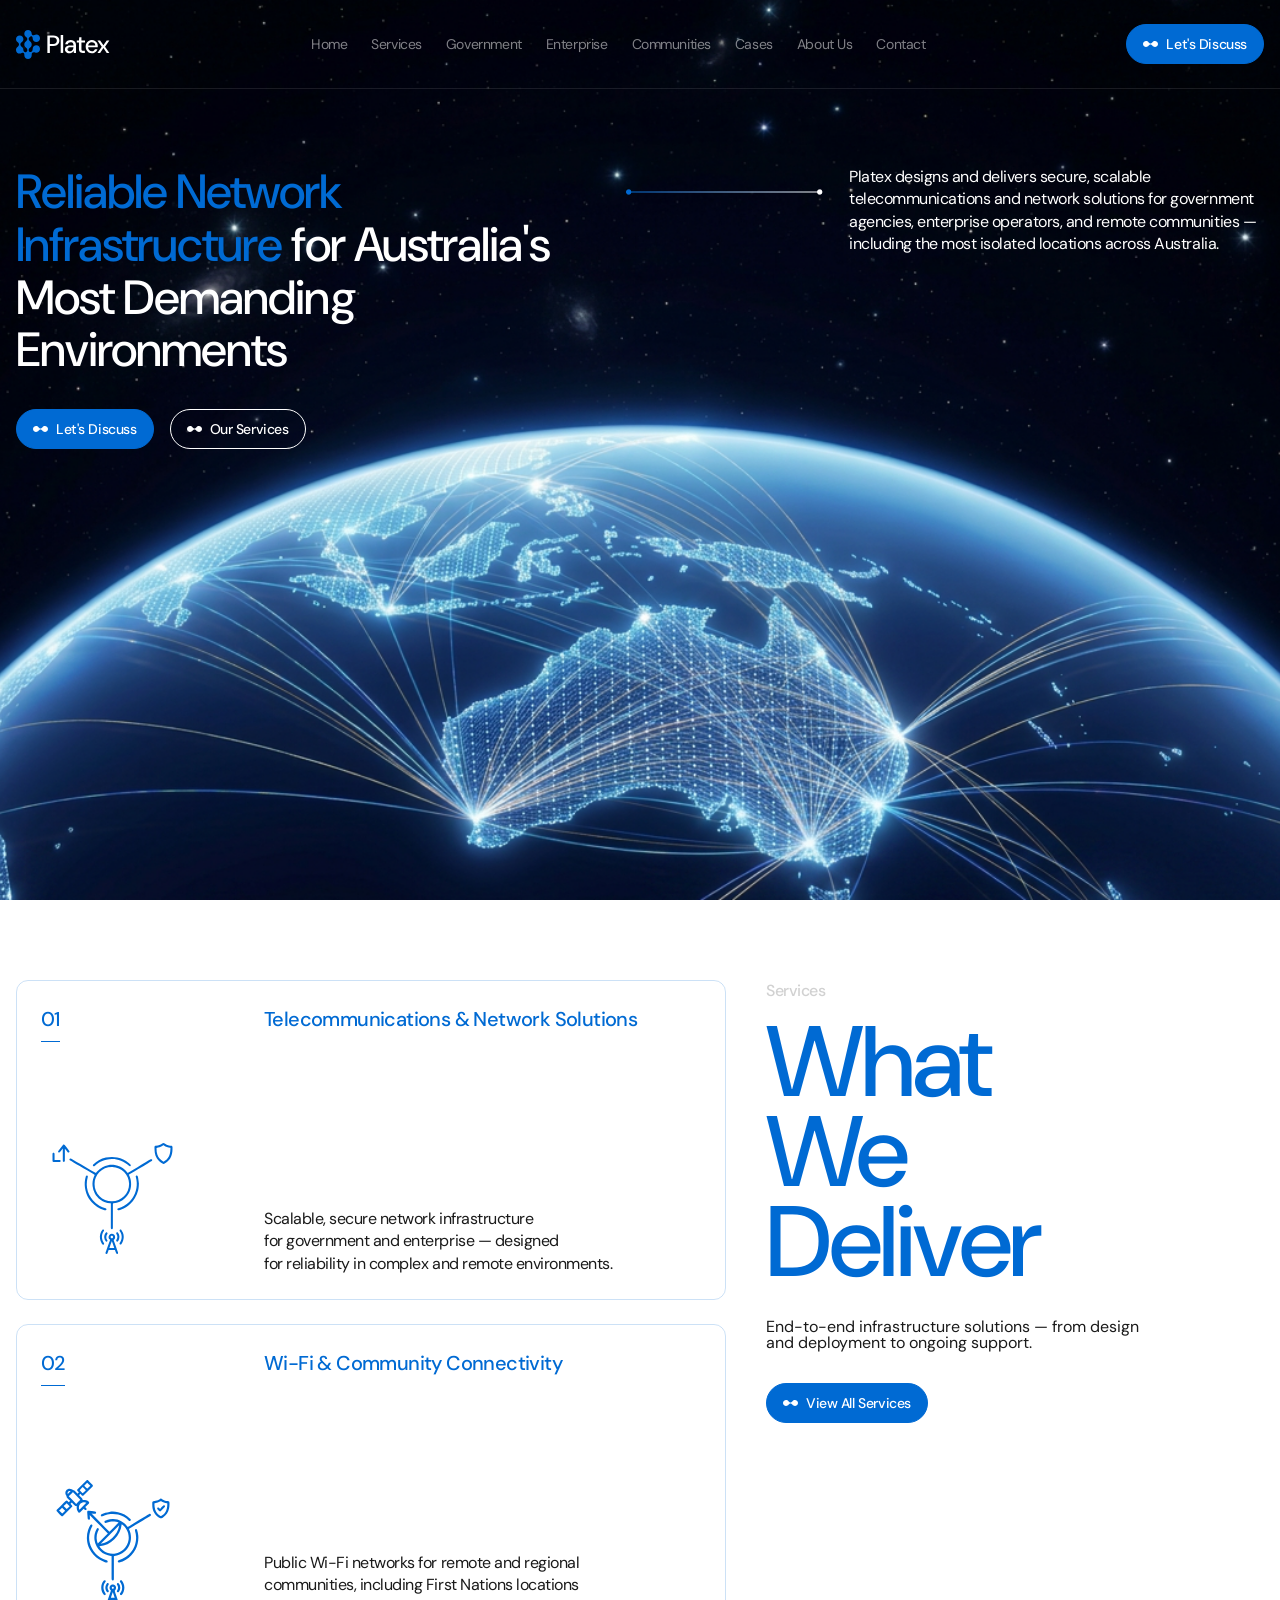
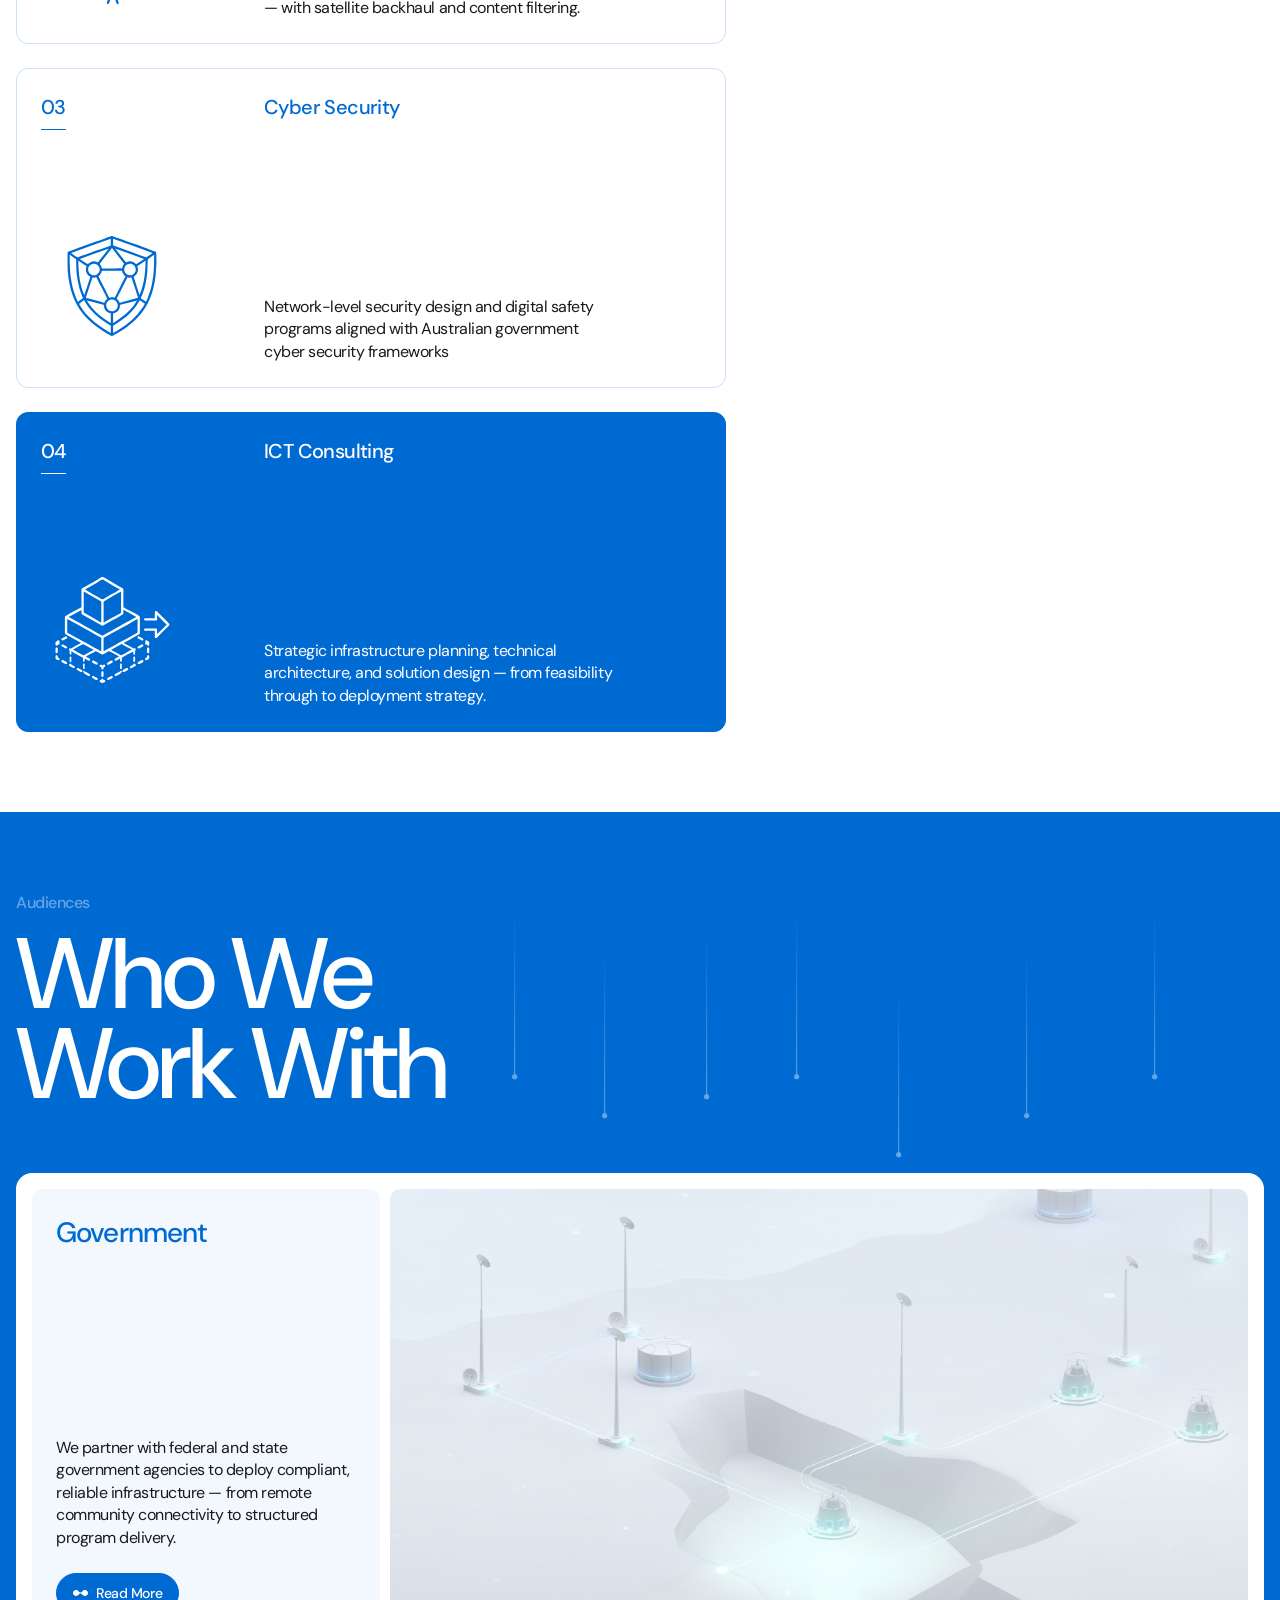
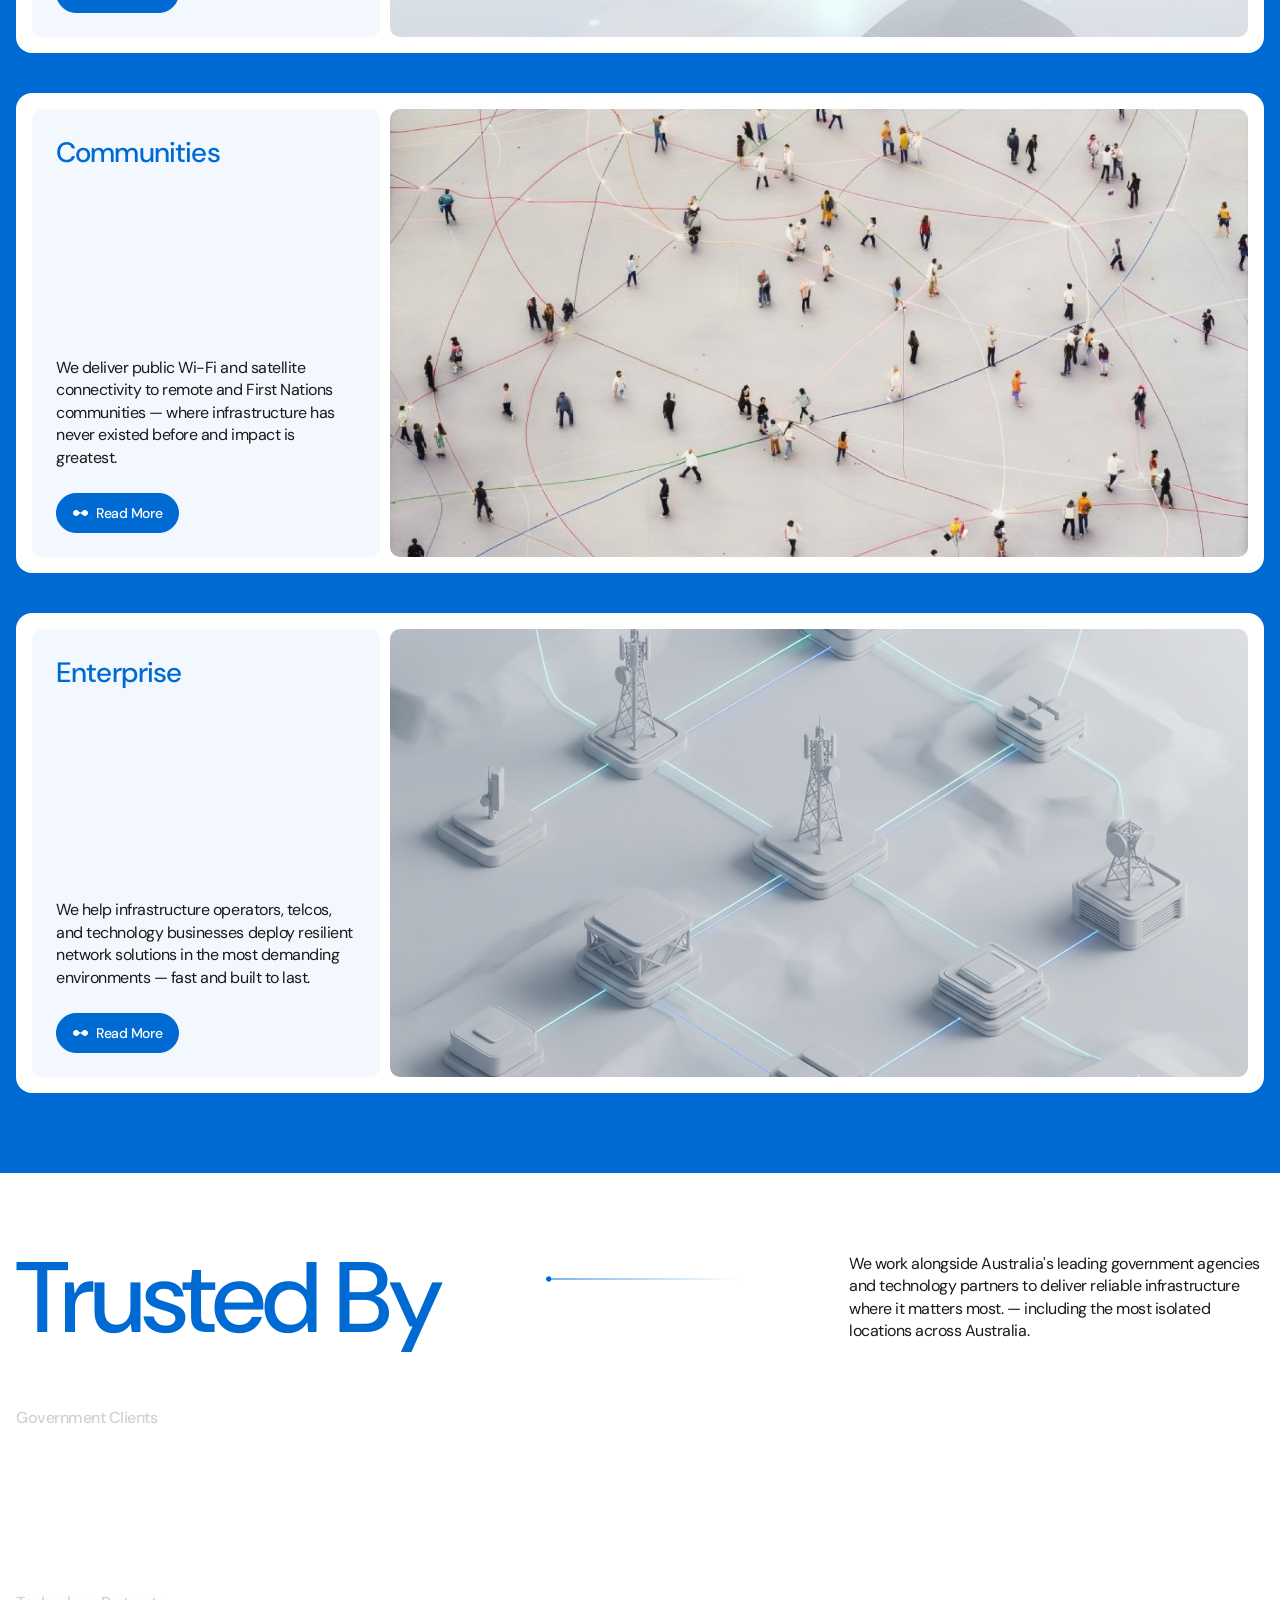
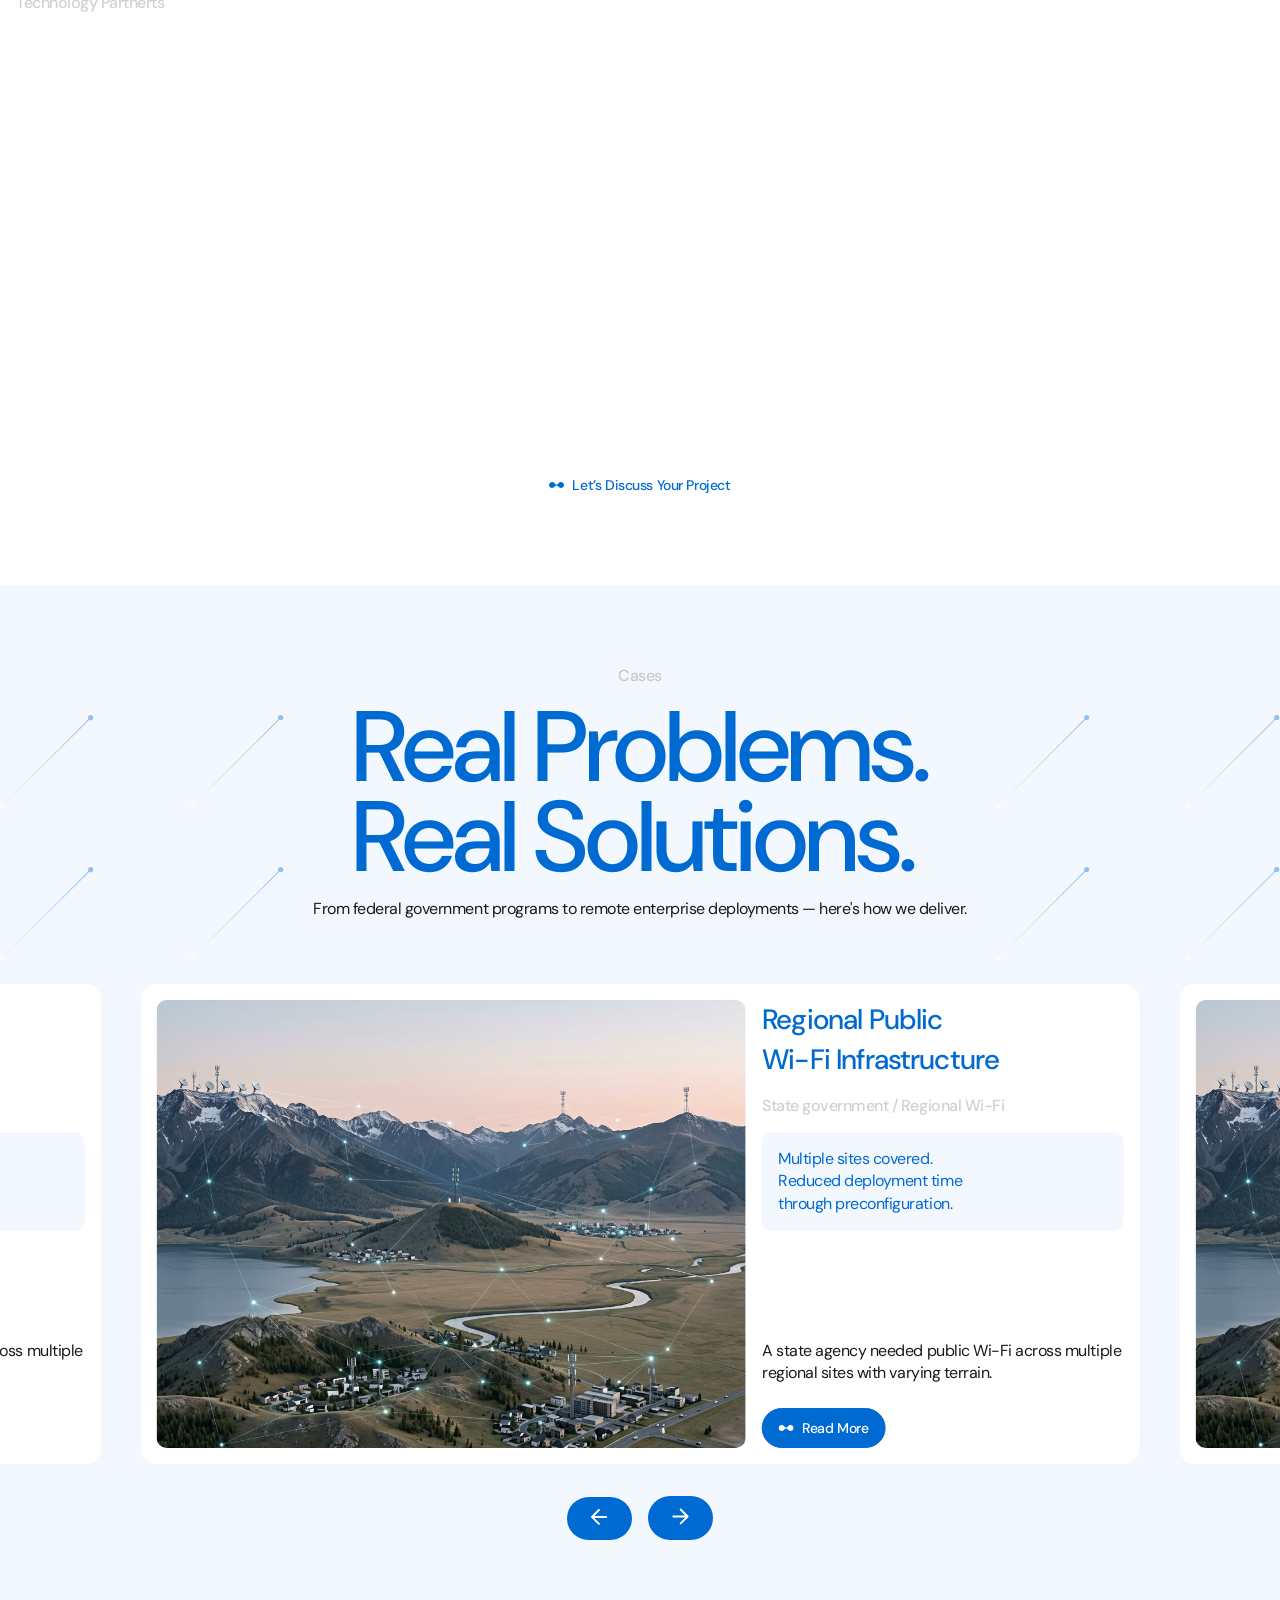
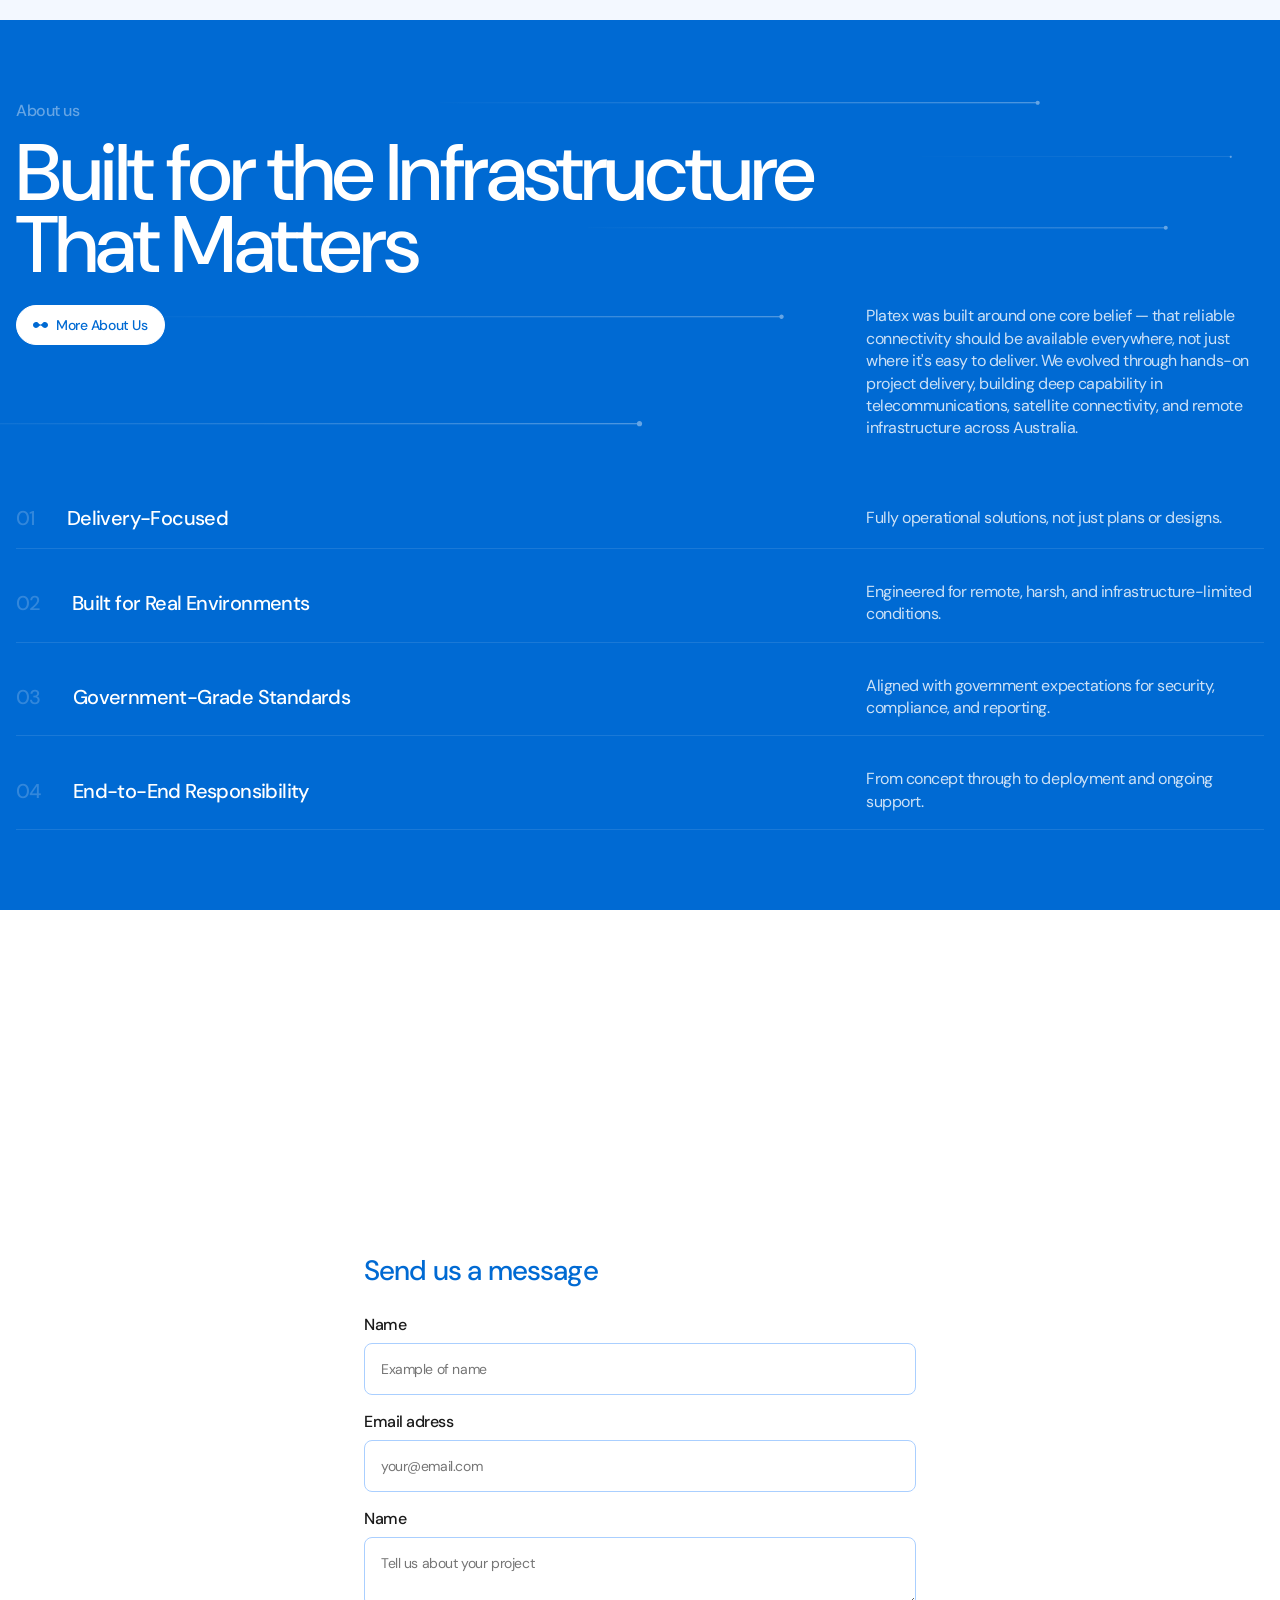
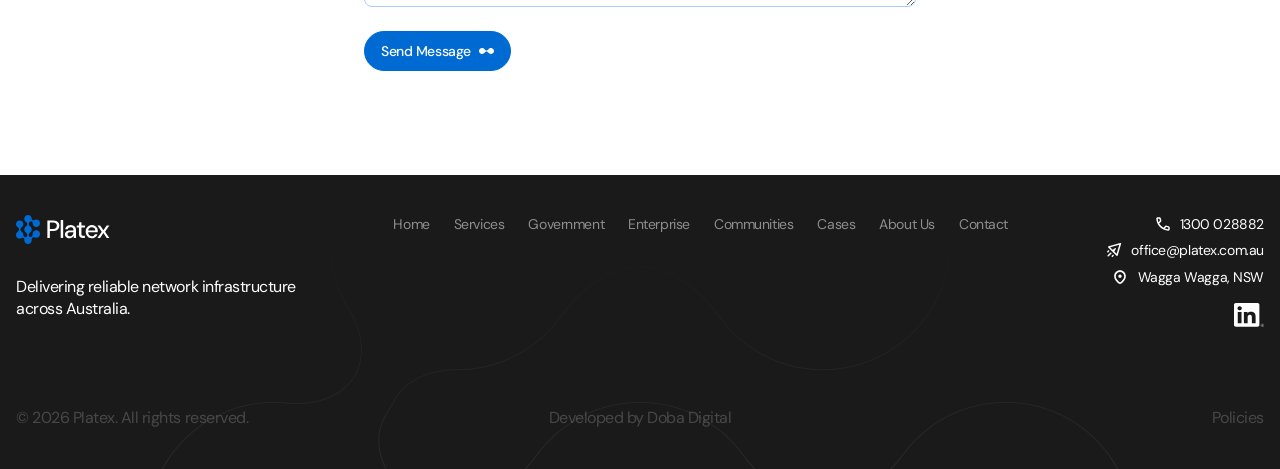
==== commit 7402eb21: "Add files via upload" ====
--- a/index.html
+++ b/index.html
@@ -6,7 +6,7 @@
 	<meta charset="UTF-8">
 	<meta name="format-detection" content="telephone=no">
 	<!-- <style>body{opacity: 0;}</style> -->
-	<link rel="stylesheet" href="css/style.min.css?_v=20260612144756">
+	<link rel="stylesheet" href="css/style.min.css?_v=20260622153735">
 	<link rel="shortcut icon" href="favicon.ico">
 	<!-- <meta name="robots" content="noindex, nofollow"> -->
 	<meta name="viewport" content="width=device-width, initial-scale=1.0">
@@ -16,7 +16,7 @@
 	<div class="wrapper">
 		<header class="header">
 			<div class="header__container">
-				<a href="" class="header__logo">
+				<a href="index.html" class="header__logo">
 					<img src="img/logo.svg" alt="" class="header__img" />
 					<img src="img/logo-white.svg" alt="" class="header__img-white" />
 				</a>
@@ -25,10 +25,14 @@
 					<nav class="menu__body">
 						<img src="img/header-decore.png" alt="" class="menu__decor" />
 						<ul class="menu__list">
-							<li class="menu__item"><a href="" class="menu__link">Home</a></li>
-							<li class="menu__item"><a href="" class="menu__link">Services</a></li>
 							<li class="menu__item">
-								<a href="" class="menu__link">Government</a>
+								<a href="index.html" class="menu__link">Home</a>
+							</li>
+							<li class="menu__item">
+								<a href="services.html" class="menu__link">Services</a>
+							</li>
+							<li class="menu__item">
+								<a href="goverment.html" class="menu__link">Government</a>
 							</li>
 							<li class="menu__item">
 								<a href="" class="menu__link">Enterprise</a>
@@ -36,11 +40,15 @@
 							<li class="menu__item">
 								<a href="" class="menu__link">Communities</a>
 							</li>
-							<li class="menu__item"><a href="" class="menu__link">Cases</a></li>
 							<li class="menu__item">
-								<a href="" class="menu__link">About Us </a>
+								<a href="cases.html" class="menu__link">Cases</a>
 							</li>
-							<li class="menu__item"><a href="" class="menu__link">Contact</a></li>
+							<li class="menu__item">
+								<a href="about.html" class="menu__link">About Us </a>
+							</li>
+							<li class="menu__item">
+								<a href="contacts.html" class="menu__link">Contact</a>
+							</li>
 						</ul>
 						<div class="menu__actions">
 							<a href="" class="menu__actioncall">
@@ -52,7 +60,7 @@
 						</div>
 					</nav>
 				</div>
-				<a href="" class="header__btn btn">
+				<a href="" data-popup="#popup" class="header__btn btn">
 					<svg class="btn__svg" xmlns="http://www.w3.org/2000/svg" width="15" height="6" viewBox="0 0 15 6" fill="none">
 						<path d="M2.62268e-07 3C1.1742e-07 4.65687 1.37756 6 3.07692 6C4.08319 5.99999 4.97648 5.52901 5.53777 4.80081C6.0259 4.16751 6.68749 3.56268 7.5 3.56268C8.31251 3.56268 8.9741 4.16751 9.46223 4.80081C10.0235 5.52901 10.9168 5.99999 11.9231 6C13.6224 6 15 4.65687 15 3C15 1.34313 13.6224 -5.97268e-07 11.9231 -7.4583e-07C10.9166 9.65659e-06 10.023 0.471244 9.46171 1.19976C8.9738 1.83303 8.31235 2.43777 7.5 2.43777C6.68765 2.43777 6.0262 1.83303 5.53829 1.19976C4.97698 0.471243 4.08344 9.05922e-06 3.07692 -1.51919e-06C1.37758 -1.66775e-06 2.52026e-05 1.34315 2.62268e-07 3Z" fill="" />
 					</svg>
@@ -71,13 +79,13 @@
 							Australia's Most Demanding Environments
 						</h1>
 						<div class="info-hero__actions">
-							<a href="" class="hero__btn btn">
+							<a href="" data-popup="#popup" class="hero__btn btn">
 								<svg class="btn__svg" xmlns="http://www.w3.org/2000/svg" width="15" height="6" viewBox="0 0 15 6" fill="none">
 									<path d="M2.62268e-07 3C1.1742e-07 4.65687 1.37756 6 3.07692 6C4.08319 5.99999 4.97648 5.52901 5.53777 4.80081C6.0259 4.16751 6.68749 3.56268 7.5 3.56268C8.31251 3.56268 8.9741 4.16751 9.46223 4.80081C10.0235 5.52901 10.9168 5.99999 11.9231 6C13.6224 6 15 4.65687 15 3C15 1.34313 13.6224 -5.97268e-07 11.9231 -7.4583e-07C10.9166 9.65659e-06 10.023 0.471244 9.46171 1.19976C8.9738 1.83303 8.31235 2.43777 7.5 2.43777C6.68765 2.43777 6.0262 1.83303 5.53829 1.19976C4.97698 0.471243 4.08344 9.05922e-06 3.07692 -1.51919e-06C1.37758 -1.66775e-06 2.52026e-05 1.34315 2.62268e-07 3Z" fill="" />
 								</svg>
 								<span class="btn__text">Let's discuss</span>
 							</a>
-							<a href="" class="hero__btn btn transparent">
+							<a href="" data-goto=".services" class="hero__btn btn transparent">
 								<svg class="btn__svg" xmlns="http://www.w3.org/2000/svg" width="15" height="6" viewBox="0 0 15 6" fill="none">
 									<path d="M2.62268e-07 3C1.1742e-07 4.65687 1.37756 6 3.07692 6C4.08319 5.99999 4.97648 5.52901 5.53777 4.80081C6.0259 4.16751 6.68749 3.56268 7.5 3.56268C8.31251 3.56268 8.9741 4.16751 9.46223 4.80081C10.0235 5.52901 10.9168 5.99999 11.9231 6C13.6224 6 15 4.65687 15 3C15 1.34313 13.6224 -5.97268e-07 11.9231 -7.4583e-07C10.9166 9.65659e-06 10.023 0.471244 9.46171 1.19976C8.9738 1.83303 8.31235 2.43777 7.5 2.43777C6.68765 2.43777 6.0262 1.83303 5.53829 1.19976C4.97698 0.471243 4.08344 9.05922e-06 3.07692 -1.51919e-06C1.37758 -1.66775e-06 2.52026e-05 1.34315 2.62268e-07 3Z" fill="" />
 								</svg>
@@ -96,9 +104,9 @@
 					</p>
 				</div>
 			</section>
-			<section class="services">
+			<section data-watch data-watch-once data-watch-threshold="0.2" class="services">
 				<div class="services__container">
-					<div class="services__cards">
+					<div class="services__cards animation-fade-up">
 						<div class="services__card card-services">
 							<div class="card-services__left">
 								<div class="card-services__numb">01</div>
@@ -182,7 +190,7 @@
 							</div>
 						</div>
 					</div>
-					<div class="services__right">
+					<div class="services__right animation-fade-up">
 						<div class="services__titles titles">
 							<p class="services__subtitle subtitle">Services</p>
 							<h2 class="services__title title">
@@ -202,7 +210,7 @@
 					</div>
 				</div>
 			</section>
-			<section class="audiences">
+			<section data-watch data-watch-once data-watch-threshold="0.2" class="audiences">
 				<div class="audiences__container">
 					<div class="line-wrap">
 						<svg xmlns="http://www.w3.org/2000/svg" width="6" height="170" viewBox="0 0 6 170" fill="none">
@@ -384,13 +392,13 @@
 						</svg>
 						<span class="line-beam"></span>
 					</div>
-					<div class="audiences__titles titles">
+					<div class="audiences__titles titles animation-fade-up">
 						<p class="audiences__subtitle subtitle">Audiences</p>
 						<h2 class="audiences__title title">
 							<span>Who We</span> <span>Work With</span>
 						</h2>
 					</div>
-					<div class="audiences__cards">
+					<div class="audiences__cards animation-fade-up">
 						<div class="audiences__card crad-audiences">
 							<div class="crad-audiences__text">
 								<h4 class="crad-audiences__title">Government</h4>
@@ -458,9 +466,9 @@
 					</div>
 				</div>
 			</section>
-			<section class="trust">
+			<section data-watch data-watch-once data-watch-threshold="0.2" class="trust">
 				<div class="trust__container">
-					<div class="trust__top top-trust">
+					<div class="trust__top top-trust animation-fade-up">
 						<h2 class="top-trust__title title">Trusted By</h2>
 						<div class="hero__decore">
 							<img src="img/hero-line.png" alt="Image" />
@@ -472,10 +480,10 @@
 							Australia.
 						</div>
 					</div>
-					<div class="partners">
+					<div class="partners animation-fade-up">
 						<div class="partners__block">
 							<h2 class="partners__subtitle">Government Clients</h2>
-							<div class="partners__track-wrap">
+							<div data-direction="left" data-speed="70" class="partners__track-wrap">
 								<div class="partners__track partners__track--left">
 									<div class="partners__list">
 										<!-- Перший набір -->
@@ -502,37 +510,12 @@
 										</div>
 										<!-- ... інші партнери -->
 									</div>
-									<!-- Дублікат для безшовного циклу -->
-									<div class="partners__list" aria-hidden="true">
-										<!-- ті самі елементи -->
-										<div class="partners__item">
-											<img src="img/partners1.png" alt="image" />
-										</div>
-										<div class="partners__item">
-											<img src="img/partners2.png" alt="image" />
-										</div>
-										<div class="partners__item">
-											<img src="img/partners3.png" alt="image" />
-										</div>
-										<div class="partners__item">
-											<img src="img/partners4.png" alt="image" />
-										</div>
-										<div class="partners__item">
-											<img src="img/partners5.png" alt="image" />
-										</div>
-										<div class="partners__item">
-											<img src="img/partners6.png" alt="image" />
-										</div>
-										<div class="partners__item">
-											<img src="img/partners7.png" alt="image" />
-										</div>
-									</div>
 								</div>
 							</div>
 						</div>
 						<div class="partners__block">
 							<h2 class="partners__subtitle">Technology Partnerts</h2>
-							<div class="partners__track-wrap">
+							<div data-direction="right" data-speed="70" class="partners__track-wrap">
 								<div class="partners__track partners__track--right">
 									<div class="partners__list">
 										<div class="partners__item">
@@ -557,41 +540,18 @@
 											<img src="img/partners7.png" alt="image" />
 										</div>
 									</div>
-									<div class="partners__list" aria-hidden="true">
-										<div class="partners__item">
-											<img src="img/partners8.png" alt="image" />
-										</div>
-										<div class="partners__item">
-											<img src="img/partners9.png" alt="image" />
-										</div>
-										<div class="partners__item">
-											<img src="img/partners10.png" alt="image" />
-										</div>
-										<div class="partners__item">
-											<img src="img/partners4.png" alt="image" />
-										</div>
-										<div class="partners__item">
-											<img src="img/partners5.png" alt="image" />
-										</div>
-										<div class="partners__item">
-											<img src="img/partners6.png" alt="image" />
-										</div>
-										<div class="partners__item">
-											<img src="img/partners7.png" alt="image" />
-										</div>
-									</div>
 								</div>
 							</div>
 						</div>
 					</div>
 				</div>
 			</section>
-			<section class="cta">
-				<div class="cta__container">
+			<section data-watch data-watch-once data-watch-threshold="0.2" class="cta">
+				<div class="cta__container animation-fade-up">
 					<h2 class="cta__title title">
 						Already know what you need? Let's talk
 					</h2>
-					<a href="" class="cta__btn btn white-btn">
+					<a href="" data-popup="#popup" class="cta__btn btn white-btn">
 						<svg class="btn__svg" xmlns="http://www.w3.org/2000/svg" width="15" height="6" viewBox="0 0 15 6" fill="none">
 							<path d="M2.62268e-07 3C1.1742e-07 4.65687 1.37756 6 3.07692 6C4.08319 5.99999 4.97648 5.52901 5.53777 4.80081C6.0259 4.16751 6.68749 3.56268 7.5 3.56268C8.31251 3.56268 8.9741 4.16751 9.46223 4.80081C10.0235 5.52901 10.9168 5.99999 11.9231 6C13.6224 6 15 4.65687 15 3C15 1.34313 13.6224 -5.97268e-07 11.9231 -7.4583e-07C10.9166 9.65659e-06 10.023 0.471244 9.46171 1.19976C8.9738 1.83303 8.31235 2.43777 7.5 2.43777C6.68765 2.43777 6.0262 1.83303 5.53829 1.19976C4.97698 0.471243 4.08344 9.05922e-06 3.07692 -1.51919e-06C1.37758 -1.66775e-06 2.52026e-05 1.34315 2.62268e-07 3Z" fill="" />
 						</svg>
@@ -599,8 +559,8 @@
 					</a>
 				</div>
 			</section>
-			<section class="cases">
-				<div class="cases__container">
+			<section data-watch data-watch-once data-watch-threshold="0.2" class="cases">
+				<div class="cases__container animation-fade-up">
 					<div class="cases__decors">
 						<svg class="cases__decor1" xmlns="http://www.w3.org/2000/svg" width="94" height="94" viewBox="0 0 94 94" fill="none">
 							<path d="M88.7814 0.781374C87.74 1.82277 87.74 3.51121 88.7814 4.55261C89.8228 5.59401 91.5112 5.59401 92.5526 4.55261C93.594 3.51121 93.594 1.82277 92.5526 0.781374C91.5112 -0.260024 89.8228 -0.260024 88.7814 0.781374ZM0.781367 88.7814C-0.260028 89.8228 -0.260029 91.5112 0.781369 92.5526C1.82277 93.594 3.51121 93.594 4.5526 92.5526C5.594 91.5112 5.594 89.8228 4.55261 88.7814C3.51121 87.74 1.82277 87.74 0.781367 88.7814ZM90.667 2.66699L90.3134 2.31344L2.31343 90.3134L2.66699 90.667L3.02054 91.0206L91.0205 3.02055L90.667 2.66699Z" fill="url(#paint0_linear_4268_500)" fill-opacity="0.4" />
@@ -886,8 +846,8 @@
 					</div>
 				</div>
 			</section>
-			<section class="about">
-				<div class="about__container">
+			<section data-watch data-watch-once data-watch-threshold="0.2" class="about">
+				<div class="about__container animation-fade-up">
 					<div class="about__decors">
 						<svg class="about__decor1" xmlns="http://www.w3.org/2000/svg" width="773" height="6" viewBox="0 0 773 6" fill="none">
 							<path d="M-22 5.33366C-20.5272 5.33366 -19.3333 4.13975 -19.3333 2.66699C-19.3333 1.19423 -20.5272 0.00032557 -22 0.000325441C-23.4728 0.000325313 -24.6667 1.19423 -24.6667 2.66699C-24.6667 4.13975 -23.4728 5.33366 -22 5.33366ZM770 5.33373C771.473 5.33373 772.667 4.13982 772.667 2.66706C772.667 1.1943 771.473 0.000394809 770 0.00039468C768.527 0.000394551 767.333 1.1943 767.333 2.66706C767.333 4.13982 768.527 5.33373 770 5.33373ZM-22 2.66699L-22 3.16699L770 3.16706L770 2.66706L770 2.16706L-22 2.16699L-22 2.66699Z" fill="url(#paint0_linear_4271_640)" fill-opacity="0.4" />
@@ -937,13 +897,14 @@
 					</div>
 					<div class="about__titles titles">
 						<p class="about__subtitle subtitle">About us</p>
-						<h2 class="about__title white">
-							Built for the Infrastructure That Matters
+						<h2 class="about__title title2 white">
+							<span>Built for the Infrastructure</span>
+							<span>That Matters</span>
 						</h2>
 					</div>
 					<div class="about__content">
 						<div class="about__top">
-							<a data-da=".about__container, 768" href="" class="about__btn btn white-btn">
+							<a data-da=".about__container, 992" href="" class="about__btn btn white-btn">
 								<svg class="btn__svg" xmlns="http://www.w3.org/2000/svg" width="15" height="6" viewBox="0 0 15 6" fill="none">
 									<path d="M2.62268e-07 3C1.1742e-07 4.65687 1.37756 6 3.07692 6C4.08319 5.99999 4.97648 5.52901 5.53777 4.80081C6.0259 4.16751 6.68749 3.56268 7.5 3.56268C8.31251 3.56268 8.9741 4.16751 9.46223 4.80081C10.0235 5.52901 10.9168 5.99999 11.9231 6C13.6224 6 15 4.65687 15 3C15 1.34313 13.6224 -5.97268e-07 11.9231 -7.4583e-07C10.9166 9.65659e-06 10.023 0.471244 9.46171 1.19976C8.9738 1.83303 8.31235 2.43777 7.5 2.43777C6.68765 2.43777 6.0262 1.83303 5.53829 1.19976C4.97698 0.471243 4.08344 9.05922e-06 3.07692 -1.51919e-06C1.37758 -1.66775e-06 2.52026e-05 1.34315 2.62268e-07 3Z" fill="" />
 								</svg>
@@ -1005,8 +966,8 @@
 					</div>
 				</div>
 			</section>
-			<section class="contactform">
-				<div class="contactform__container">
+			<section data-watch data-watch-once data-watch-threshold="0.2" class="contactform">
+				<div class="contactform__container animation-fade-up">
 					<div class="contactform__titles titles">
 						<h2 class="contactform__title white">
 							Have a project in mind? Let's build it.
@@ -1049,21 +1010,21 @@
 			<div class="footer__container">
 				<div class="footer__top top-footer">
 					<div class="top-footer__left">
-						<a href="" class="top-footer__logo"><img src="img/logo.svg" alt="logo" /></a>
+						<a href="index.html" class="top-footer__logo"><img src="img/logo.svg" alt="logo" /></a>
 						<div class="top-footer__descriptions">
 							Delivering reliable network infrastructure across Australia.
 						</div>
 					</div>
 					<div class="top-footer__mid">
 						<div class="top-footer__nav">
-							<a href="" class="top-footer__li">Home</a>
-							<a href="" class="top-footer__li">Services</a>
-							<a href="" class="top-footer__li">Government</a>
+							<a href="index.html" class="top-footer__li">Home</a>
+							<a href="services.html" class="top-footer__li">Services</a>
+							<a href="goverment.html" class="top-footer__li">Government</a>
 							<a href="" class="top-footer__li">Enterprise</a>
 							<a href="" class="top-footer__li">Communities</a>
-							<a href="" class="top-footer__li">Cases</a>
-							<a href="" class="top-footer__li">About Us</a>
-							<a href="" class="top-footer__li">Contact</a>
+							<a href="cases.html" class="top-footer__li">Cases</a>
+							<a href="about.html" class="top-footer__li">About Us</a>
+							<a href="contacts.html" class="top-footer__li">Contact</a>
 						</div>
 					</div>
 					<div class="top-footer__rigth">
@@ -1086,13 +1047,204 @@
 				</div>
 				<div class="footer__bot bot-footer">
 					<p class="bot-footer__link">© 2026 Platex. All rights reserved.</p>
+					<a href="https://doba.digital/" class="bot-footer__link">Developed by Doba Digital</a>
 					<a href="" class="bot-footer__link">Policies</a>
 				</div>
 			</div>
 		</footer>
 
+		<button class="scroll-up" type="button" aria-label="Прокрутити сторінку вгору">
+			<svg viewBox="0 0 24 24" aria-hidden="true">
+				<path d="M12 19V5M5.5 11.5 12 5l6.5 6.5" />
+			</svg>
+		</button>
+
 	</div>
-	<script src="js/app.min.js?_v=20260612144756"></script>
+	<div id="popup" aria-hidden="true" class="popup">
+		<div class="popup__wrapper">
+			<div class="popup__content">
+				<div class="popup__text">
+					<div class="contactform__form w100">
+						<div class="popup-title mb">
+							<button data-close type="button" class="popup__close">
+								<svg width="15" height="15" viewBox="0 0 23 23" fill="none" xmlns="http://www.w3.org/2000/svg">
+									<path opacity="1" d="M1.73333 1.48883L21.5469 21.0288" stroke="#fff" stroke-linecap="square" />
+									<path opacity="1" d="M21.2667 1.48883L1.45309 21.0288" stroke="#fff" stroke-linecap="square" />
+								</svg>
+							</button>
+							<div class="titles">
+								<div class="subtitle">Let’s discuss</div>
+								<div class="main-form__title">Send us a message</div>
+							</div>
+						</div>
+						<form action="" class="left-contact__form">
+							<div class="left-contact__fields">
+								<div class="left-contact__column">
+									<div class="left-contact__items">
+										<p class="left-contact__label">
+											First name
+											<span class="red">*</span>
+										</p>
+										<input type="text" class="left-contact__field" placeholder="Your name" />
+									</div>
+									<div class="left-contact__items">
+										<p class="left-contact__label">
+											Email adress
+											<span class="red">*</span>
+										</p>
+										<input type="text" class="left-contact__field" placeholder="Your email" />
+									</div>
+									<div class="left-contact__items">
+										<p class="left-contact__label">Organisation/company</p>
+										<input type="text" class="left-contact__field" placeholder="Your organisation or company" />
+									</div>
+								</div>
+								<div class="left-contact__column">
+									<div class="left-contact__items">
+										<p class="left-contact__label">
+											Last name
+											<span class="red">*</span>
+										</p>
+										<input type="text" class="left-contact__field" placeholder="To submit the form, you must fill in this field" />
+									</div>
+									<div class="left-contact__items">
+										<p class="left-contact__label">Phone number</p>
+										<input type="text" class="left-contact__field" placeholder="your@email.com" />
+									</div>
+									<div class="left-contact__items">
+										<p class="left-contact__label">Type of enquiry</p>
+										<div class="select">
+											<div class="select__head">
+												<span class="select__placeholder">Select enquiry type</span>
+												<svg class="select__arrow" xmlns="http://www.w3.org/2000/svg" width="10" height="6" viewBox="0 0 10 6" fill="none">
+													<path d="M9.41679 0C9.93532 0.000130839 10.195 0.704698 9.82842 1.11671L5.82331 5.6169C5.36859 6.1277 4.6315 6.1277 4.17678 5.6169L0.171692 1.11671C-0.195062 0.704567 0.0646561 0 0.583335 0H9.41679Z" fill="#006AD3" />
+												</svg>
+											</div>
+											<div class="select__dropdown">
+												<div class="select__option">Government project</div>
+												<div class="select__option">Enterprise project</div>
+												<div class="select__option">Community connectivity</div>
+												<div class="select__option">General enquiry</div>
+											</div>
+											<input type="hidden" name="enquiry_type" class="select__value" />
+										</div>
+									</div>
+								</div>
+							</div>
+							<div class="left-contact__bot">
+								<div class="left-contact__items">
+									<p class="left-contact__label">Message</p>
+									<textarea class="left-contact__textarea" placeholder="Tell us about your project — or just leave your details and we'll be in touch." name="" id=""></textarea>
+								</div>
+								<div class="left-contact__check">
+									<label class="check">
+										<input class="check__input" type="checkbox" name="privacy" required />
+										<span class="check__box"></span>
+										<span class="check__text">I agree to the processing of my personal data according to
+											the <a href="#" class="check__link">Privacy Policy</a></span>
+									</label>
+								</div>
+							</div>
+							<button class="left-contact__submit submit btn">
+								<span class="btn__text">Send message</span>
+								<svg class="btn__svg" xmlns="http://www.w3.org/2000/svg" width="15" height="6" viewBox="0 0 15 6" fill="none">
+									<path d="M2.62268e-07 3C1.1742e-07 4.65687 1.37756 6 3.07692 6C4.08319 5.99999 4.97648 5.52901 5.53777 4.80081C6.0259 4.16751 6.68749 3.56268 7.5 3.56268C8.31251 3.56268 8.9741 4.16751 9.46223 4.80081C10.0235 5.52901 10.9168 5.99999 11.9231 6C13.6224 6 15 4.65687 15 3C15 1.34313 13.6224 -5.97268e-07 11.9231 -7.4583e-07C10.9166 9.65659e-06 10.023 0.471244 9.46171 1.19976C8.9738 1.83303 8.31235 2.43777 7.5 2.43777C6.68765 2.43777 6.0262 1.83303 5.53829 1.19976C4.97698 0.471243 4.08344 9.05922e-06 3.07692 -1.51919e-06C1.37758 -1.66775e-06 2.52026e-05 1.34315 2.62268e-07 3Z" fill="" />
+								</svg>
+							</button>
+						</form>
+					</div>
+				</div>
+			</div>
+		</div>
+	</div>
+
+	<div id="popup-readmore" aria-hidden="true" class="popup">
+		<div class="popup__wrapper">
+			<div class="popup__content readmore-content">
+				<div class="popup__text">
+					<div class="popup__readmore readmore-popup">
+						<div class="popup-title readmore-popup__titles">
+							<button data-close type="button" class="popup__close readmore-popup__close">
+								<svg width="15" height="15" viewBox="0 0 23 23" fill="none" xmlns="http://www.w3.org/2000/svg">
+									<path opacity="1" d="M1.73333 1.48883L21.5469 21.0288" stroke="#006AD3" stroke-linecap="square" />
+									<path opacity="1" d="M21.2667 1.48883L1.45309 21.0288" stroke="#006AD3" stroke-linecap="square" />
+								</svg>
+							</button>
+							<div class="titles">
+								<div class="readmore-popup__subtitle subtitle">
+									<span>Federal government /</span>
+									<span>Community connectivity</span>
+								</div>
+								<div class="readmore-popup__title white">
+									Remote Community Connectivity
+								</div>
+							</div>
+						</div>
+						<div class="readmore-popup__items">
+							<div class="readmore-popup__item item-readmore">
+								<p class="item-readmore__subtitle subtitle">Problem</p>
+								<h2 class="item-readmore__title h4">
+									No Reliable Internet Access
+								</h2>
+								<p class="item-readmore__descriptions descriptions">
+									Remote communities had limited or no reliable internet access,
+									directly impacting education, health services, and daily
+									communication. Existing infrastructure was either non-existent
+									or too unreliable to depend on.
+								</p>
+							</div>
+							<div class="readmore-popup__item item-readmore">
+								<p class="item-readmore__subtitle subtitle">Solution</p>
+								<h2 class="item-readmore__title h4">
+									Public Wi-Fi + Starlink Satellite Backhaul
+								</h2>
+								<p class="item-readmore__descriptions descriptions">
+									Design of a public Wi-Fi network with Starlink satellite
+									backhaul — optimised for remote community use with content
+									filtering, access controls, and solar-powered operation.
+								</p>
+							</div>
+							<div class="readmore-popup__item item-readmore">
+								<p class="item-readmore__subtitle subtitle">Implementation</p>
+								<h2 class="item-readmore__title h4">
+									Mesh Network + Solar Deployment
+								</h2>
+								<p class="item-readmore__descriptions descriptions">
+									Deployment of multiple Starlink systems across community zones,
+									installation of outdoor mesh wireless infrastructure, solar and
+									battery-powered equipment for off-grid operation, and
+									community-focused access management including captive portals
+									and content filtering.
+								</p>
+							</div>
+						</div>
+						<div class="readmore-popup__result">
+							<div class="readmore-popup__text text-readmore">
+								<p class="text-readmore__subtitle subtitle">Result</p>
+								<p class="text-readmore__descriptions">
+									Connectivity delivered across multiple community zones. Hundreds
+									of users gained reliable internet access. Fully operational
+									within weeks of deployment. Significant improvement in service
+									availability and uptime.
+								</p>
+							</div>
+							<img src="img/readmore-decore.svg" alt="image" class="readmore-popup__decore" />
+						</div>
+						<div class="readmore__end end-readmore">
+							<h3 class="end-readmore__title">Facing a similar challenge?</h3>
+							<a href="" data-popup="#popup" class="readmore__btn btn">
+								<svg class="btn__svg" xmlns="http://www.w3.org/2000/svg" width="15" height="6" viewBox="0 0 15 6" fill="none">
+									<path d="M2.62268e-07 3C1.1742e-07 4.65687 1.37756 6 3.07692 6C4.08319 5.99999 4.97648 5.52901 5.53777 4.80081C6.0259 4.16751 6.68749 3.56268 7.5 3.56268C8.31251 3.56268 8.9741 4.16751 9.46223 4.80081C10.0235 5.52901 10.9168 5.99999 11.9231 6C13.6224 6 15 4.65687 15 3C15 1.34313 13.6224 -5.97268e-07 11.9231 -7.4583e-07C10.9166 9.65659e-06 10.023 0.471244 9.46171 1.19976C8.9738 1.83303 8.31235 2.43777 7.5 2.43777C6.68765 2.43777 6.0262 1.83303 5.53829 1.19976C4.97698 0.471243 4.08344 9.05922e-06 3.07692 -1.51919e-06C1.37758 -1.66775e-06 2.52026e-05 1.34315 2.62268e-07 3Z" fill="" />
+								</svg>
+								<span class="btn__text">Let’s talk</span>
+							</a>
+						</div>
+					</div>
+				</div>
+			</div>
+		</div>
+	</div>
+	<script src="js/app.min.js?_v=20260622153735"></script>
 
 </body>
 
--- a/css/style.min.css
+++ b/css/style.min.css
@@ -1 +1 @@
-@import url(https://fonts.googleapis.com/css?family=DM+Sans:regular,500,600,700,800,900);/*! tailwindcss v4.3.0 | MIT License | https://tailwindcss.com */*{padding:0;margin:0;border:0}*,*::after,*::before{box-sizing:border-box}*::after,*::before{display:inline-block}body,html{height:100%;min-width:375px}body{color:#1a1a1a;line-height:1;font-family:"DM Sans";font-size:1rem;-ms-text-size-adjust:100%;-moz-text-size-adjust:100%;-webkit-text-size-adjust:100%;-webkit-font-smoothing:antialiased;-moz-osx-font-smoothing:grayscale}button,input,textarea{font-family:"DM Sans";font-size:inherit;line-height:inherit;color:inherit;background-color:rgba(0,0,0,0)}input,textarea{width:100%}label{display:inline-block}button,option,select{cursor:pointer}a{display:inline-block;color:inherit;text-decoration:none}ul li{list-style:none}img{vertical-align:top}h1,h2,h3,h4,h5,h6{font-weight:inherit;font-size:inherit}.lock body{overflow:hidden;touch-action:none;-ms-scroll-chaining:none;overscroll-behavior:none}.wrapper{min-height:100%;display:flex;flex-direction:column;overflow:hidden}@supports (overflow:clip){.wrapper{overflow:clip}}.wrapper>main{flex:1 1 auto}.wrapper>*{min-width:0}[class*=__container]{max-width:86rem;margin:0 auto;padding:0 1rem}[class*="--gc"]{display:grid;min-width:0;grid-template-columns:1rem 1fr minmax(auto,84rem) 1fr 1rem}[class*="--gc"]>*{min-width:0;grid-column:3/4}.icon-menu{display:none}.ibg{width:100%;height:100%;-o-object-fit:cover;object-fit:cover}.ibg--top{-o-object-position:top;object-position:top}.ibg--bottom{-o-object-position:bottom;object-position:bottom}.ibg--left{-o-object-position:left;object-position:left}.ibg--right{-o-object-position:right;object-position:right}.ibg--contain{-o-object-fit:contain;object-fit:contain}._scrolled{background-color:#006ad3}._scrolled .header__img{display:none}._scrolled .header__img-white{display:flex}._scrolled .header__btn{background-color:#fff}._scrolled .header__btn span{color:#006ad3}._scrolled .header__btn svg path{fill:#006ad3}.header{border-bottom:1px solid rgba(255,255,255,.1);position:fixed;width:100%;z-index:1}.header__container{display:flex;align-items:center;justify-content:space-between;padding-top:24px;padding-bottom:24px}.menu-open .header__logo{position:relative;z-index:3}.header__img{display:flex}.menu-open .header__img{display:none}.header__img-white{display:none}.menu-open .header__img-white{display:flex}.header__menu{display:flex;align-items:center}.menu{position:relative}.menu__decor{display:none}.menu-open .menu__decor{display:flex;position:absolute;right:0;top:130px}.menu__body{display:flex;flex-direction:column;row-gap:56px}.menu-open .menu__body{background-color:#006ad3;padding-top:136px;z-index:2}.menu__list{display:flex;align-items:flex-start;gap:24px}.menu-open .menu__list{flex-direction:column}.menu__link{font-size:14px;font-weight:400;line-height:normal;letter-spacing:-.42px;color:rgba(255,255,255,.5019607843);position:relative;transition:all .25s ease}.menu__link:hover{color:#fff;-webkit-transform:translateY(-2px);transform:translateY(-2px)}.menu__actions{display:none}.menu-open .menu__actions{display:flex;gap:16px}.menu__actioncall{border-radius:100px;border:1px solid #fff;background:#fff;display:flex;padding:16px;justify-content:center;align-items:center;gap:8px;flex:1 0 0;transition:all .25s ease}.menu__actioncall:hover{-webkit-transform:translateY(-2px);transform:translateY(-2px);box-shadow:0 8px 20px rgba(0,0,0,.2)}.menu__actionlinkedin{border-radius:100px;border:1px solid #fff;background:rgba(0,0,0,0);display:flex;padding:16px;justify-content:center;align-items:center;gap:8px;flex:1 0 0;transition:all .25s ease}.menu__actionlinkedin:hover{-webkit-transform:translateY(-2px);transform:translateY(-2px);box-shadow:0 8px 20px rgba(0,0,0,.2)}.btn{display:flex;align-items:center;gap:8px;white-space:nowrap;padding:10px 16px;border-radius:100px;border:1px solid #006ad3;background:#006ad3;transition:all .3s ease}.btn:hover{-webkit-transform:translateY(-2px);transform:translateY(-2px);box-shadow:0 8px 20px rgba(0,0,0,.2)}.btn:hover .btn__svg{-webkit-transform:rotate(90deg);transform:rotate(90deg)}.btn__svg{transition:all .3s ease}.btn__svg path{fill:#fff}.btn__text{font-size:14px;font-style:normal;font-weight:500;line-height:normal;letter-spacing:-.42px;text-transform:capitalize;color:#fff}.footer{background-color:#1a1a1a;position:relative}.footer__decore{position:absolute;bottom:-160%;left:50%;-webkit-transform:translateX(-50%);transform:translateX(-50%)}.footer__container{padding-top:40px;padding-bottom:40px;display:flex;flex-direction:column;gap:80px}.footer__top{display:flex;align-items:flex-start;justify-content:space-between;width:100%;position:relative}.footer__bot{display:flex;align-items:center;justify-content:space-between;position:relative}.top-footer__left{display:flex;flex-direction:column;gap:32px}.top-footer__descriptions{font-size:16px;font-style:normal;font-weight:400;line-height:140%;letter-spacing:-.48px;color:#fff;max-width:280px}.top-footer__nav{display:flex;align-items:center;gap:24px}.top-footer__li{font-size:14px;font-style:normal;font-weight:400;line-height:normal;letter-spacing:-.42px;white-space:nowrap;color:rgba(255,255,255,.5019607843);transition:all .25s ease}.top-footer__li:hover{color:#fff;-webkit-transform:translateY(-2px);transform:translateY(-2px)}.top-footer__rigth{display:flex;flex-direction:column;align-items:flex-end;gap:16px}.top-footer__info{display:flex;flex-direction:column;align-items:flex-end;gap:8px}.top-footer__contacts{font-size:14px;font-style:normal;font-weight:400;line-height:normal;letter-spacing:-.42px;color:#fff;display:flex;align-items:center;gap:8px;transition:-webkit-transform .3s ease;transition:transform .3s ease;transition:transform .3s ease,-webkit-transform .3s ease}.top-footer__contacts:hover{-webkit-transform:translateX(-4px);transform:translateX(-4px)}.top-footer__linkedin{transition:-webkit-transform .3s ease;transition:transform .3s ease;transition:transform .3s ease,-webkit-transform .3s ease}.top-footer__linkedin:hover{-webkit-transform:translateX(-4px);transform:translateX(-4px)}.bot-footer__link{font-size:16px;font-style:normal;font-weight:400;line-height:140%;letter-spacing:-.48px;color:rgba(255,255,255,.2);transition:-webkit-transform .3s ease;transition:transform .3s ease;transition:transform .3s ease,-webkit-transform .3s ease}.bot-footer__link:hover{-webkit-transform:translateX(-4px);transform:translateX(-4px)}.blue{color:#006ad3}.transparent{background:rgba(0,0,0,0);border:1px solid #fff}.hero{position:relative}.hero__bg{position:absolute;top:0;left:0;width:100%;z-index:-1;height:100%;-o-object-fit:cover;object-fit:cover}.hero__container{height:100vh;padding-top:166px;display:flex;align-items:flex-start;gap:26px}.hero__info{display:flex;flex-direction:column;align-items:flex-start;gap:32px}.hero__decore{-webkit-transform-origin:left center;transform-origin:left center;-webkit-animation:grow-x 3.5s ease-in-out infinite;animation:grow-x 3.5s ease-in-out infinite}@-webkit-keyframes grow-x{0%{clip-path:inset(0 100% 0 0)}50%{clip-path:inset(0 0 0 0)}100%{clip-path:inset(0 0 0 100%)}}@keyframes grow-x{0%{clip-path:inset(0 100% 0 0)}50%{clip-path:inset(0 0 0 0)}100%{clip-path:inset(0 0 0 100%)}}.hero__descriptions{font-size:16px;font-style:normal;font-weight:400;line-height:140%;letter-spacing:-.48px;max-width:415px;color:#fff}.info-hero__title{font-size:48px;font-style:normal;font-weight:500;line-height:110%;letter-spacing:-.96px;color:#fff}.info-hero__actions{display:flex;align-items:center;gap:16px}.titles{display:flex;flex-direction:column;align-items:flex-start;gap:16px}.subtitle{color:rgba(26,26,26,.2);font-size:16px;font-style:normal;font-weight:500;line-height:normal;letter-spacing:-.48px}.title{font-size:100px;font-style:normal;font-weight:500;line-height:90%;letter-spacing:-3px;display:flex;flex-direction:column}.services__container{display:flex;gap:40px;align-items:flex-start;padding-top:80px;padding-bottom:80px}.services__cards{display:flex;flex-direction:column;gap:24px;max-width:710px;width:100%}.services__card{border-radius:12px;border:1px solid rgba(0,106,211,.2);display:flex;padding:24px;align-items:flex-start;gap:80px;align-self:stretch;height:320px;width:100%}.services__right{position:sticky;top:160px;display:flex;flex-direction:column;align-items:flex-start;gap:32px;max-width:486px;width:100%}.services__title{color:#006ad3}.services__descriptions{max-width:377px}.card-services{transition:background .3s,border-color .3s}.card-services__left{display:flex;flex-direction:column;justify-content:space-between;align-items:flex-start;height:100%}.card-services__numb{font-size:20px;font-style:normal;font-weight:500;line-height:140%;letter-spacing:-.6px;padding-bottom:8px;border-bottom:1px solid #006ad3;color:#006ad3}.card-services__icon{width:143px;height:147px;aspect-ratio:143/147}.card-services__imgoriginal{width:100%}.card-services__imgoriginal path{fill:#006ad3}.card-services__right{display:flex;flex-direction:column;justify-content:space-between;align-items:flex-start;height:100%}.card-services__title{font-size:20px;font-style:normal;font-weight:500;line-height:140%;letter-spacing:-.6px;color:#006ad3;white-space:nowrap}.card-services__descriptions{font-size:16px;font-style:normal;font-weight:400;line-height:140%;letter-spacing:-.48px;display:flex;flex-direction:column}.card-services._active{background:#006ad3;border-color:#006ad3}.card-services._active .card-services__numb{border-bottom:1px solid #fff;color:#fff}.card-services._active .card-services__descriptions,.card-services._active .card-services__title{color:#fff}.card-services._active .card-services__imgoriginal path{fill:#fff}.audiences{background:#006ad3;position:relative}.audiences__container{position:relative;display:flex;flex-direction:column;gap:64px;align-items:flex-start;padding-top:80px;padding-bottom:80px}.audiences__subtitle{color:rgba(255,255,255,.4)}.audiences__title{color:#fff}.audiences__cards{display:flex;flex-direction:column;gap:40px}.audiences__card{display:flex;height:480px;padding:16px;align-items:flex-start;gap:10px;align-self:stretch;border-radius:16px;background:#fff;overflow:hidden;width:100%}[class^=line-wrap]{position:absolute;display:inline-block;overflow:hidden}[class^=line-wrap] svg{-webkit-transform-origin:top center;transform-origin:top center;-webkit-animation:grow 3.5s ease-in-out infinite;animation:grow 3.5s ease-in-out infinite}.line-wrap{top:5%;left:40%}.line-wrap2{top:7%;left:47%}.line-wrap2 svg{-webkit-animation-delay:2.1s;animation-delay:2.1s}.line-wrap3{top:6%;left:55%}.line-wrap3 svg{-webkit-animation-delay:1.5s;animation-delay:1.5s}.line-wrap4{top:5%;left:62%}.line-wrap4 svg{-webkit-animation-delay:1s;animation-delay:1s}.line-wrap5{top:9%;left:70%}.line-wrap5 svg{-webkit-animation-delay:1.8s;animation-delay:1.8s}.line-wrap6{top:7%;left:80%}.line-wrap6 svg{-webkit-animation-delay:1.5s;animation-delay:1.5s}.line-wrap7{top:5%;left:90%}.line-wrap7 svg{-webkit-animation-delay:1.5s;animation-delay:1.5s}.line-wrap8{top:25%;left:-1%}.line-wrap8 svg{-webkit-animation-delay:1.8s;animation-delay:1.8s}.line-wrap9{top:45%;left:-1.5%}.line-wrap9 svg{-webkit-animation-delay:2.1s;animation-delay:2.1s}.line-wrap10{top:65%;left:-1%}.line-wrap11{top:85%;left:-1.5%}.line-wrap11 svg{-webkit-animation-delay:2.3s;animation-delay:2.3s}.line-wrap12{top:25%;right:-1%}.line-wrap12 svg{-webkit-animation-delay:1.5s;animation-delay:1.5s}.line-wrap13{top:45%;right:-1.5%}.line-wrap13 svg{-webkit-animation-delay:1.5s;animation-delay:1.5s}.line-wrap14{top:65%;right:-1%}.line-wrap14 svg{-webkit-animation-delay:1.5s;animation-delay:1.5s}.line-wrap15{top:85%;right:-1.5%}.line-wrap15 svg{-webkit-animation-delay:1.5s;animation-delay:1.5s}@-webkit-keyframes grow{0%{-webkit-transform:scaleY(0);transform:scaleY(0);opacity:0}15%{opacity:.8}60%{-webkit-transform:scaleY(1);transform:scaleY(1);opacity:.8}100%{-webkit-transform:scaleY(1);transform:scaleY(1);opacity:0}}@keyframes grow{0%{-webkit-transform:scaleY(0);transform:scaleY(0);opacity:0}15%{opacity:.8}60%{-webkit-transform:scaleY(1);transform:scaleY(1);opacity:.8}100%{-webkit-transform:scaleY(1);transform:scaleY(1);opacity:0}}.crad-audiences__text{flex-direction:column;height:100%;justify-content:space-between;display:flex;padding:24px;align-items:flex-start;align-self:stretch;border-radius:10px;background:#f3f8ff}.crad-audiences__title{font-size:28px;font-style:normal;font-weight:500;line-height:140%;letter-spacing:-.84px;color:#006ad3}.crad-audiences__info{display:flex;flex-direction:column;align-items:flex-start;gap:24px}.crad-audiences__descriptions{font-size:16px;font-weight:400;line-height:140%;letter-spacing:-.48px;color:#1a1a1a}.crad-audiences__img{max-width:858px;height:auto;width:100%;flex:1 0 auto;align-self:stretch}.crad-audiences__img img{width:100%;height:100%;-o-object-fit:cover;object-fit:cover;border-radius:10px}.trust__container{display:flex;flex-direction:column;gap:64px;align-items:flex-start;padding-top:80px;padding-bottom:80px}.trust__top{display:flex;align-items:flex-start;justify-content:space-between;width:100%}.top-trust__title{color:#006ad3;white-space:nowrap}.top-trust__descriptions{max-width:415px;font-size:16px;font-style:normal;font-weight:400;line-height:140%;letter-spacing:-.48px}.partners{display:flex;flex-direction:column;gap:40px}.partners__block{display:flex;flex-direction:column;row-gap:24px;min-width:0}.partners__subtitle{font-size:16px;font-style:normal;font-weight:500;line-height:normal;letter-spacing:-.48px;color:rgba(26,26,26,.2)}.partners__track-wrap{overflow:hidden}.partners__track{display:flex;width:-webkit-max-content;width:max-content}.partners__track--left{-webkit-animation:scroll-left 20s linear infinite;animation:scroll-left 20s linear infinite}.partners__track--right{-webkit-animation:scroll-right 20s linear infinite;animation:scroll-right 20s linear infinite}.partners__list{display:flex;align-items:center;gap:40px;padding:20px 0;flex-shrink:0}.partners__item{flex-shrink:0}.partners__item img{height:100px;width:auto;-o-object-fit:contain;object-fit:contain}@-webkit-keyframes scroll-left{from{-webkit-transform:translateX(0);transform:translateX(0)}to{-webkit-transform:translateX(-50%);transform:translateX(-50%)}}@keyframes scroll-left{from{-webkit-transform:translateX(0);transform:translateX(0)}to{-webkit-transform:translateX(-50%);transform:translateX(-50%)}}@-webkit-keyframes scroll-right{from{-webkit-transform:translateX(-50%);transform:translateX(-50%)}to{-webkit-transform:translateX(0);transform:translateX(0)}}@keyframes scroll-right{from{-webkit-transform:translateX(-50%);transform:translateX(-50%)}to{-webkit-transform:translateX(0);transform:translateX(0)}}.cta{background:url(../img/cta-bg.png) no-repeat center;background-size:cover;background-attachment:fixed}@supports (-webkit-touch-callout:none){.cta{background-attachment:scroll}}.cta__container{display:flex;flex-direction:column;gap:24px;align-items:center;padding-top:80px;padding-bottom:80px}.cta__title{text-align:center;color:#fff;font-size:80px;max-width:1072px}.white-btn{background:#fff;border:1px solid #fff}.white-btn .btn__svg path{fill:#006ad3}.white-btn .btn__text{color:#006ad3}.cases{background-color:#f3f8ff}.cases__container{position:relative;padding-top:80px;padding-bottom:80px}.cases__decors{position:absolute;top:130px;left:0;width:284.002px;height:246px;pointer-events:none}.cases__decor1{position:absolute;top:0;left:0}.cases__decor2{position:absolute;left:0;bottom:0}.cases__decor3{position:absolute;top:0;right:0}.cases__decor4{position:absolute;right:0;bottom:0}.cases__decors2{position:absolute;top:130px;right:0;width:284.002px;height:246px;pointer-events:none}.cases__decor5{position:absolute;top:0;left:0}.cases__decor6{position:absolute;bottom:0;left:0}.cases__decor7{position:absolute;top:0;right:0}.cases__decor8{position:absolute;right:0;bottom:0}.cases__titles{display:flex;flex-direction:column;gap:16px;align-items:center;justify-content:center}.cases__slider{margin-top:64px;overflow:visible!important}.cases__slide{display:flex;border-radius:16px;background:#fff;padding:16px;align-items:flex-start;gap:16px;width:80%}.titles-cases__descriptions{font-size:16px;font-style:normal;font-weight:400;line-height:140%;letter-spacing:-.48px}.slide-cases__image{border-radius:10px;overflow:hidden;max-width:662px;width:100%;height:448px;align-self:stretch}.slide-cases__image img{width:100%;height:100%;-o-object-fit:cover;object-fit:cover}.slide-cases__info{height:100%;flex-direction:column;align-items:flex-start;display:flex;justify-content:space-between}.info-cases__top{display:flex;flex-direction:column;gap:16px;width:100%}.info-cases__title{font-size:28px;font-style:normal;font-weight:500;line-height:140%;letter-spacing:-.84px;color:#006ad3;display:flex;flex-direction:column}.info-cases__subtitle{font-size:16px;font-style:normal;font-weight:500;line-height:normal;letter-spacing:-.48px;color:rgba(26,26,26,.2)}.info-cases__descriptions{font-size:16px;font-style:normal;font-weight:400;line-height:140%;letter-spacing:-.48px;color:#006ad3;border-radius:10px;background:#f3f8ff;display:flex;padding:16px;align-items:flex-start;gap:10px;align-self:stretch;width:100%}.info-cases__descriptions span{max-width:190px}.info-cases__bot{display:flex;flex-direction:column;align-items:flex-start;gap:24px}.info-cases__text{font-size:16px;font-style:normal;font-weight:400;line-height:140%;letter-spacing:-.48px;color:#1a1a1a}.navigation{display:flex;align-items:center;justify-content:center;gap:16px;margin-top:32px}.navigation-next,.navigation-prev{border-radius:100px;background-color:#006ad3;padding:12px 24px;transition:all .3s ease;cursor:pointer}.navigation-next:hover,.navigation-prev:hover{-webkit-transform:translateY(-2px);transform:translateY(-2px);box-shadow:0 8px 20px rgba(0,0,0,.2)}.cases__decors svg{-webkit-transform-origin:center center;transform-origin:center center;-webkit-animation:decor-appear 3s ease-in-out infinite;animation:decor-appear 3s ease-in-out infinite}.cases__decors svg:nth-child(2){-webkit-animation-delay:.8s;animation-delay:.8s}.cases__decors svg:nth-child(3){-webkit-animation-delay:1.6s;animation-delay:1.6s}.cases__decors svg:nth-child(4){-webkit-animation-delay:2.4s;animation-delay:2.4s}.cases__decors2 svg{-webkit-transform-origin:center center;transform-origin:center center;-webkit-animation:decor-appear 3s ease-in-out infinite;animation:decor-appear 3s ease-in-out infinite}.cases__decors2 svg:nth-child(2){-webkit-animation-delay:.8s;animation-delay:.8s}.cases__decors2 svg:nth-child(3){-webkit-animation-delay:1.6s;animation-delay:1.6s}.cases__decors2 svg:nth-child(4){-webkit-animation-delay:2.4s;animation-delay:2.4s}@-webkit-keyframes decor-appear{0%{-webkit-transform:scale(0) rotate(0);transform:scale(0) rotate(0);opacity:0}20%{opacity:.6}60%{-webkit-transform:scale(1) rotate(0);transform:scale(1) rotate(0);opacity:.6}100%{-webkit-transform:scale(1);transform:scale(1);opacity:0}}@keyframes decor-appear{0%{-webkit-transform:scale(0) rotate(0);transform:scale(0) rotate(0);opacity:0}20%{opacity:.6}60%{-webkit-transform:scale(1) rotate(0);transform:scale(1) rotate(0);opacity:.6}100%{-webkit-transform:scale(1);transform:scale(1);opacity:0}}.white{color:#fff}.descriptions{font-size:16px;font-style:normal;font-weight:400;line-height:140%;letter-spacing:-.48px}.about{background-color:#006ad3}.about__container{position:relative;display:flex;flex-direction:column;gap:24px;padding-top:80px;padding-bottom:80px}.about__decors{position:absolute;width:100%;height:40%}.about__decor1,.about__decor2,.about__decor3,.about__decor4,.about__decor5{-webkit-transform-origin:left center;transform-origin:left center;-webkit-animation:line-grow 5s ease-in-out infinite;animation:line-grow 5s ease-in-out infinite}.about__decor1{-webkit-animation-delay:.6s;animation-delay:.6s;width:600px;position:absolute;top:0;right:20%}.about__decor2{-webkit-animation-delay:1.9s;animation-delay:1.9s;width:320px;position:absolute;top:15%;right:5%}.about__decor3{-webkit-animation-delay:.7s;animation-delay:.7s;width:580px;position:absolute;top:35%;right:10%}.about__decor4{-webkit-animation-delay:1.7s;animation-delay:1.7s;width:645px;position:absolute;top:60%;right:40%}.about__decor5{-webkit-animation-delay:2.4s;animation-delay:2.4s;width:800px;position:absolute;top:90%;right:50%}@-webkit-keyframes line-grow{0%{-webkit-transform:scaleX(0);transform:scaleX(0);opacity:0}15%{opacity:.4}60%{-webkit-transform:scaleX(1);transform:scaleX(1);opacity:.4}100%{-webkit-transform:scaleX(1);transform:scaleX(1);opacity:0}}@keyframes line-grow{0%{-webkit-transform:scaleX(0);transform:scaleX(0);opacity:0}15%{opacity:.4}60%{-webkit-transform:scaleX(1);transform:scaleX(1);opacity:.4}100%{-webkit-transform:scaleX(1);transform:scaleX(1);opacity:0}}.about__subtitle{color:rgba(255,255,255,.4)}.about__title{font-size:80px;font-style:normal;font-weight:500;line-height:90%;letter-spacing:-2.4px;max-width:941px}.about__content{display:flex;flex-direction:column;gap:64px;position:relative}.about__top{display:flex;align-items:flex-start;justify-content:space-between}.about__descriptions{max-width:398px;color:rgba(255,255,255,.8)}.about__list{display:flex;flex-direction:column;gap:32px}.list-about__item{display:flex;align-items:center;justify-content:space-between;padding-bottom:16px;border-bottom:1px solid rgba(255,255,255,.1);transition:all .3s ease}.list-about__item:hover{-webkit-transform:translateY(-2px);transform:translateY(-2px);scale:1.05}.list-about__left{display:flex;align-items:center;gap:32px}.list-about__numb{color:rgba(255,255,255,.2);font-size:20px;font-weight:500;line-height:140%;letter-spacing:-.6px}.list-about__title{font-size:20px;font-style:normal;font-weight:500;line-height:140%;letter-spacing:-.6px;color:#fff}.list-about__right{max-width:398px;font-size:16px;font-style:normal;font-weight:400;line-height:140%;letter-spacing:-.48px;color:rgba(255,255,255,.8);display:flex;justify-content:flex-start;width:100%}.contactform{background:url(../img/conatctform-bg.png) no-repeat center;background-size:cover;background-attachment:fixed}.contactform__container{display:flex;flex-direction:column;align-items:center;gap:32px;padding-top:80px;padding-bottom:80px}.contactform__titles{align-items:center}.contactform__title{font-size:80px;font-style:normal;font-weight:500;line-height:90%;letter-spacing:-2.4px;text-align:center;max-width:832px;width:100%}.contactform__descriptions{max-width:438px;text-align:center}.contactform__form{width:380px}.contactform__main-form{width:100%;display:flex;flex-direction:column;gap:24px;padding:24px;align-items:flex-start;border-radius:12px;background-color:#fff}.main-form__title{font-size:28px;font-style:normal;font-weight:500;line-height:140%;letter-spacing:-.84px;color:#006ad3}.main-form__inputs{width:100%;display:flex;flex-direction:column;gap:16px}.main-form__item{display:flex;flex-direction:column;gap:8px}.main-form__label{font-size:16px;font-style:normal;font-weight:500;line-height:normal;letter-spacing:-.48px;color:#1a1a1a}.main-form__input{color:rgba(26,26,26,.4);font-size:14px;font-style:normal;font-weight:400;line-height:normal;letter-spacing:-.42px;display:flex;padding:16px;align-items:center;align-self:stretch;border-radius:8px;border:1px solid #aacfff;outline:0;transition:all .3s ease}.main-form__input:hover{border-color:#006ad3}.main-form__input:focus{border-color:#006ad3;box-shadow:0 0 0 3px rgba(0,106,211,.15)}.main-form__area{color:rgba(26,26,26,.4);font-size:14px;font-style:normal;font-weight:400;line-height:normal;letter-spacing:-.42px;min-height:60px;border-radius:8px;padding:16px;border:1px solid #aacfff;outline:0;transition:all .3s ease}.main-form__area:hover{border-color:#006ad3}.main-form__area:focus{border-color:#006ad3;box-shadow:0 0 0 3px rgba(0,106,211,.15)}.swiper{overflow:hidden}.swiper-initialized{touch-action:pan-y}.swiper-wrapper{width:100%;height:100%;box-sizing:content-box;display:flex;position:relative}.swiper-vertical .swiper-wrapper{flex-direction:column}.swiper-autoheight .swiper-wrapper{align-items:flex-start}.swiper-initialized .swiper-slide{flex-shrink:0}.swiper-android .swiper-slide,.swiper-android .swiper-wrapper{-webkit-transform:translate3d(0,0,0);transform:translate3d(0,0,0)}.swiper-button-lock{display:none!important}@media (max-width:47.99875em){.menu__body{position:fixed;width:100%;height:100%;left:-100%;top:0;overflow:auto;padding:3.125rem .9375rem 1.875rem .9375rem;transition:left .3s ease}.menu__body::before{content:"";position:fixed;width:100%;height:5rem;left:-100%;top:0;transition:left .3s ease;z-index:2}.menu-open .menu__body{left:0}.menu-open .menu__body::before{left:0}.icon-menu{display:block;position:relative;width:1.875rem;height:1.125rem;z-index:5}.icon-menu span,.icon-menu::after,.icon-menu::before{content:"";transition:all .3s ease 0s;right:0;position:absolute;width:100%;height:.125rem;background-color:#fff}.icon-menu::before{top:0}.icon-menu::after{bottom:0}.icon-menu span{top:calc(50% - .0625rem)}.menu-open .icon-menu span{width:0}.menu-open .icon-menu::before{top:calc(50% - .0625rem);-webkit-transform:rotate(-45deg);transform:rotate(-45deg)}.menu-open .icon-menu::after{bottom:calc(50% - .0625rem);-webkit-transform:rotate(45deg);transform:rotate(45deg)}.header__btn{display:none!important}.menu__list{flex-direction:column}.menu__link{font-size:22px;font-weight:500;letter-spacing:-.66px}.footer__decore{left:auto;bottom:auto;top:80px;right:-65%;width:570px;height:475px;-webkit-transform:rotate(-90deg) translateX(0);transform:rotate(-90deg) translateX(0);-o-object-fit:contain;object-fit:contain}.footer__container{gap:56px}.footer__top{flex-direction:column;gap:40px}.top-footer__left{gap:24px}.top-footer__nav{align-items:flex-start;flex-direction:column;gap:16px}.top-footer__li{font-size:16px;letter-spacing:-.48px}.top-footer__rigth{align-items:flex-start}.top-footer__info{gap:16px;align-items:flex-start}.top-footer__contacts{font-size:16px;letter-spacing:-.48px}.hero__container{padding-top:136px;flex-direction:column;gap:16px}.hero__info{flex-direction:column;align-items:center;gap:16px;order:1}.hero__btn{width:100%;justify-content:center}.hero__decore{display:none}.hero__descriptions{align-self:stretch;order:2}.info-hero__title{font-size:28px}.info-hero__actions{flex-direction:column;width:100%;order:3}.title{font-size:56px;letter-spacing:-1.68px}.services__container{padding-top:56px;padding-bottom:56px;flex-direction:column-reverse}.services__cards{gap:16px}.services__card{flex-direction:column;gap:16px;height:auto;padding:16px}.services__right{position:static}.services__btn{width:100%;justify-content:center}.card-services__left{width:100%}.card-services__numb{font-size:24px;letter-spacing:-.72px;width:100%}.card-services__icon{padding-top:8px}.card-services__right{align-items:center;gap:16px}.card-services__title{font-size:24px;letter-spacing:-.72px;white-space:normal;display:flex;flex-direction:column;width:100%}.card-services__descriptions{width:100%}.audiences__container{padding-top:56px;padding-bottom:56px;align-items:center}.audiences__titles{text-align:center;align-items:center}.audiences__cards{gap:16px;position:relative}.audiences__card{flex-direction:column-reverse;height:auto}.line-wrap{top:0;left:5%}.line-wrap2{top:2%;left:25%}.line-wrap3{top:0;right:5%;left:auto}.line-wrap4{top:2%;right:25%;left:auto}.line-wrap5{top:45%;right:.5%;left:auto}.line-wrap6{top:35%;left:.5%}.line-wrap7{top:auto;bottom:.5%;left:35%}.line-wrap8{top:auto;bottom:1%;left:auto;right:35%}.line-wrap10{display:none}.line-wrap11{display:none}.line-wrap12{display:none}.line-wrap13{display:none}.line-wrap14{display:none}.line-wrap15{display:none}.crad-audiences__text{gap:20px;padding:12px}.crad-audiences__title{font-size:24px;letter-spacing:-.72px}.crad-audiences__info{align-items:normal}.crad-audiences__btn{justify-content:center}.trust__container{padding-top:56px;padding-bottom:56px;align-items:center;gap:40px}.trust__top{flex-direction:column;gap:16px}.partners{gap:24px;width:100%}.cta__container{padding-top:56px;padding-bottom:56px;align-items:center}.cta__title{font-size:40px;max-width:320px}.cases__container{padding-top:56px;padding-bottom:56px}.cases__decors{display:none}.cases__decors2{display:none}.cases__slider{margin-top:40px}.cases__slide{flex-direction:column;gap:16px;height:auto}.titles-cases__descriptions{text-align:center}.slide-cases__image img{height:auto}.slide-cases__image{height:188px}.slide-cases__info{height:auto;gap:16px}.info-cases__top{gap:8px}.info-cases__title{font-size:24px;letter-spacing:-.72px}.info-cases__bot{align-items:center}.info-cases__btn{width:100%;justify-content:center}.about__container{padding-top:56px;padding-bottom:56px;gap:16px}.about__title{font-size:56px;letter-spacing:-1.68px}.about__content{gap:40px}.about__btn{justify-content:center;margin-top:8px}.about__list{gap:16px}.list-about__item{flex-direction:column;align-items:flex-start;gap:8px}.list-about__left{gap:24px}.list-about__numb{font-size:24px;letter-spacing:-.72px;min-width:28px}.list-about__title{font-size:24px;letter-spacing:-.72px}.list-about__right{padding-left:54px}.contactform__container{padding-top:56px;padding-bottom:56px;gap:24px}.contactform__title{font-size:40px;letter-spacing:-1.2px}.contactform__main-form{padding:16px}.main-form__btn{width:100%;justify-content:center}}@media (max-width:47.99875em)and (any-hover:none){.icon-menu{cursor:default}}+@import url(https://fonts.googleapis.com/css?family=DM+Sans:regular,500,600,700,800,900);/*! tailwindcss v4.3.0 | MIT License | https://tailwindcss.com */*{padding:0;margin:0;border:0}*,*::after,*::before{box-sizing:border-box}*::after,*::before{display:inline-block}body,html{height:100%;min-width:375px}body{color:#1a1a1a;line-height:1;font-family:"DM Sans";font-size:1rem;-ms-text-size-adjust:100%;-moz-text-size-adjust:100%;-webkit-text-size-adjust:100%;-webkit-font-smoothing:antialiased;-moz-osx-font-smoothing:grayscale}button,input,textarea{font-family:"DM Sans";font-size:inherit;line-height:inherit;color:inherit;background-color:rgba(0,0,0,0)}input,textarea{width:100%}label{display:inline-block}button,option,select{cursor:pointer}a{display:inline-block;color:inherit;text-decoration:none}ul li{list-style:none}img{vertical-align:top}h1,h2,h3,h4,h5,h6{font-weight:inherit;font-size:inherit}.lock body{overflow:hidden;touch-action:none;-ms-scroll-chaining:none;overscroll-behavior:none}.wrapper{min-height:100%;display:flex;flex-direction:column;overflow:hidden}@supports (overflow:clip){.wrapper{overflow:clip}}.wrapper>main{flex:1 1 auto}.wrapper>*{min-width:0}[class*=__container]{max-width:86rem;margin:0 auto;padding:0 1rem}[class*="--gc"]{display:grid;min-width:0;grid-template-columns:1rem 1fr minmax(auto,84rem) 1fr 1rem}[class*="--gc"]>*{min-width:0;grid-column:3/4}.icon-menu{display:none}body::after{content:"";background-color:rgba(0,0,0,.5);position:fixed;width:100%;height:100%;top:0;left:0;opacity:0;transition:opacity .8s ease 0s;pointer-events:none;z-index:149}.popup-show body::after{opacity:1}.popup{position:fixed;top:0;left:0;bottom:0;right:0;padding:30px 10px;transition:visibility .8s ease 0s;visibility:hidden;pointer-events:none}.popup_show{z-index:150;visibility:visible;overflow:auto;pointer-events:auto}.popup_show .popup__content{visibility:visible;-webkit-transform:scale(1);transform:scale(1)}.popup__wrapper{flex-direction:column;min-height:100%;flex:1 1 auto;width:100%;display:flex;justify-content:center;align-items:center}.popup__content{visibility:hidden;-webkit-transform:scale(0);transform:scale(0);transition:-webkit-transform .3s ease 0s;transition:transform .3s ease 0s;transition:transform .3s ease 0s,-webkit-transform .3s ease 0s;background-color:#fff;padding:24px;width:100%;max-width:700px;border-radius:12px}.lock .popup__content{visibility:visible}.popup-title{display:flex;flex-direction:row-reverse;align-items:flex-start;justify-content:space-between}.popup__close{padding:10px;background-color:#006ad3;border-radius:100px;display:flex;align-items:stretch;justify-content:center;outline:0;transition:all .3s ease}.popup__close:hover{box-shadow:0 8px 24px rgba(0,0,0,.2);-webkit-transform:translateY(-3px);transform:translateY(-3px)}.ibg{width:100%;height:100%;-o-object-fit:cover;object-fit:cover}.ibg--top{-o-object-position:top;object-position:top}.ibg--bottom{-o-object-position:bottom;object-position:bottom}.ibg--left{-o-object-position:left;object-position:left}.ibg--right{-o-object-position:right;object-position:right}.ibg--contain{-o-object-fit:contain;object-fit:contain}._scrolled{background-color:#006ad3}._scrolled .header__img{display:none}._scrolled .header__img-white{display:flex}._scrolled .header__btn{background-color:#fff}._scrolled .header__btn span{color:#006ad3}._scrolled .header__btn svg path{fill:#006ad3}.header{border-bottom:1px solid rgba(255,255,255,.1);position:fixed;width:100%;z-index:2}.header__container{display:flex;align-items:center;justify-content:space-between;padding-top:24px;padding-bottom:24px}.menu-open .header__logo{position:relative;z-index:3}.header__img{display:flex}.menu-open .header__img{display:none}.header__img-white{display:none}.menu-open .header__img-white{display:flex}.header__menu{display:flex;align-items:center}.menu{position:relative}.menu__decor{display:none}.menu-open .menu__decor{display:flex;position:absolute;right:0;top:130px}.menu__body{display:flex;flex-direction:column;row-gap:56px}.menu-open .menu__body{background-color:#006ad3;padding-top:136px;z-index:2}.menu__list{display:flex;align-items:flex-start;gap:24px}.menu-open .menu__list{flex-direction:column}.menu__link{font-size:14px;font-weight:400;line-height:normal;letter-spacing:-.42px;color:rgba(255,255,255,.5019607843);position:relative;transition:all .25s ease}.menu__link:hover{color:#fff;-webkit-transform:translateY(-2px);transform:translateY(-2px)}.menu__actions{display:none}.menu-open .menu__actions{display:flex;gap:16px}.menu__actioncall{border-radius:100px;border:1px solid #fff;background:#fff;display:flex;padding:16px;justify-content:center;align-items:center;gap:8px;flex:1 0 0;transition:all .25s ease}.menu__actioncall:hover{-webkit-transform:translateY(-2px);transform:translateY(-2px);box-shadow:0 8px 20px rgba(0,0,0,.2)}.menu__actionlinkedin{border-radius:100px;border:1px solid #fff;background:rgba(0,0,0,0);display:flex;padding:16px;justify-content:center;align-items:center;gap:8px;flex:1 0 0;transition:all .25s ease}.menu__actionlinkedin:hover{-webkit-transform:translateY(-2px);transform:translateY(-2px);box-shadow:0 8px 20px rgba(0,0,0,.2)}.btn{display:flex;align-items:center;gap:8px;white-space:nowrap;padding:10px 16px;border-radius:100px;border:1px solid #006ad3;background:#006ad3;transition:all .3s ease}.btn:hover{-webkit-transform:translateY(-2px);transform:translateY(-2px);box-shadow:0 8px 20px rgba(0,0,0,.2)}.btn:hover .btn__svg{-webkit-transform:rotate(90deg);transform:rotate(90deg)}.btn__svg{transition:all .3s ease}.btn__svg path{fill:#fff}.btn__text{font-size:14px;font-style:normal;font-weight:500;line-height:normal;letter-spacing:-.42px;text-transform:capitalize;color:#fff}.footer{background-color:#1a1a1a;position:relative}.footer__decore{position:absolute;bottom:-160%;left:50%;-webkit-transform:translateX(-50%);transform:translateX(-50%)}.footer__container{padding-top:40px;padding-bottom:40px;display:flex;flex-direction:column;gap:80px}.footer__top{display:flex;align-items:flex-start;justify-content:space-between;width:100%;position:relative}.footer__bot{display:grid;grid-template-columns:1fr auto 1fr;align-items:center;position:relative}.footer__bot .bot-footer__link:last-child{justify-self:end}.top-footer__left{display:flex;flex-direction:column;gap:32px}.top-footer__descriptions{font-size:16px;font-style:normal;font-weight:400;line-height:140%;letter-spacing:-.48px;color:#fff;max-width:280px}.top-footer__nav{display:flex;align-items:center;gap:24px}.top-footer__li{font-size:14px;font-style:normal;font-weight:400;line-height:normal;letter-spacing:-.42px;white-space:nowrap;color:rgba(255,255,255,.5019607843);transition:all .25s ease}.top-footer__li:hover{color:#fff;-webkit-transform:translateY(-2px);transform:translateY(-2px)}.top-footer__rigth{display:flex;flex-direction:column;align-items:flex-end;gap:16px}.top-footer__info{display:flex;flex-direction:column;align-items:flex-end;gap:8px}.top-footer__contacts{font-size:14px;font-style:normal;font-weight:400;line-height:normal;letter-spacing:-.42px;color:#fff;display:flex;align-items:center;gap:8px;transition:-webkit-transform .3s ease;transition:transform .3s ease;transition:transform .3s ease,-webkit-transform .3s ease}.top-footer__contacts:hover{-webkit-transform:translateX(-4px);transform:translateX(-4px)}.top-footer__linkedin{transition:-webkit-transform .3s ease;transition:transform .3s ease;transition:transform .3s ease,-webkit-transform .3s ease}.top-footer__linkedin:hover{-webkit-transform:translateX(-4px);transform:translateX(-4px)}.bot-footer__link{font-size:16px;font-style:normal;font-weight:400;line-height:140%;letter-spacing:-.48px;color:rgba(255,255,255,.2);transition:-webkit-transform .3s ease;transition:transform .3s ease;transition:transform .3s ease,-webkit-transform .3s ease}.bot-footer__link:hover{-webkit-transform:translateX(-4px);transform:translateX(-4px)}.blue{color:#006ad3}.transparent{background:rgba(0,0,0,0);border:1px solid #fff}.hero{position:relative}.hero__bg{position:absolute;top:0;left:0;width:100%;z-index:-1;height:100%;-o-object-fit:cover;object-fit:cover}.hero__container{height:100vh;padding-top:166px;display:flex;align-items:flex-start;gap:26px}.hero__info{display:flex;flex-direction:column;align-items:flex-start;gap:32px}.hero__decore{-webkit-transform-origin:left center;transform-origin:left center;-webkit-animation:grow-x 3.5s ease-in-out infinite;animation:grow-x 3.5s ease-in-out infinite}@-webkit-keyframes grow-x{0%{clip-path:inset(0 100% 0 0)}50%{clip-path:inset(0 0 0 0)}100%{clip-path:inset(0 0 0 100%)}}@keyframes grow-x{0%{clip-path:inset(0 100% 0 0)}50%{clip-path:inset(0 0 0 0)}100%{clip-path:inset(0 0 0 100%)}}.hero__descriptions{font-size:16px;font-style:normal;font-weight:400;line-height:140%;letter-spacing:-.48px;max-width:415px;color:#fff}.info-hero__title{font-size:48px;font-style:normal;font-weight:500;line-height:110%;letter-spacing:-.96px;color:#fff}.info-hero__actions{display:flex;align-items:center;gap:16px}.titles{display:flex;flex-direction:column;align-items:flex-start;gap:16px}.subtitle{color:rgba(26,26,26,.2);font-size:16px;font-style:normal;font-weight:500;line-height:normal;letter-spacing:-.48px}.title{font-size:100px;font-style:normal;font-weight:500;line-height:90%;letter-spacing:-3px;display:flex;flex-direction:column}.title2{font-size:80px;font-style:normal;font-weight:500;line-height:90%;letter-spacing:-2.4px;display:flex;flex-direction:column}.services__container{display:flex;gap:40px;align-items:flex-start;padding-top:80px;padding-bottom:80px}.services__cards{display:flex;flex-direction:column;gap:24px;max-width:710px;width:100%}.services__card{border-radius:12px;border:1px solid rgba(0,106,211,.2);display:flex;padding:24px;align-items:flex-start;gap:80px;align-self:stretch;height:320px;width:100%}.services__right{position:sticky;top:160px;display:flex;flex-direction:column;align-items:flex-start;gap:32px;max-width:486px;width:100%}.services__title{color:#006ad3}.services__descriptions{max-width:377px}.card-services{transition:background .3s,border-color .3s}.card-services__left{display:flex;flex-direction:column;justify-content:space-between;align-items:flex-start;height:100%}.card-services__numb{font-size:20px;font-style:normal;font-weight:500;line-height:140%;letter-spacing:-.6px;padding-bottom:8px;border-bottom:1px solid #006ad3;color:#006ad3}.card-services__icon{width:143px;height:147px;aspect-ratio:143/147}.card-services__imgoriginal{width:100%}.card-services__imgoriginal path{fill:#006ad3}.card-services__right{display:flex;flex-direction:column;justify-content:space-between;align-items:flex-start;height:100%}.card-services__title{font-size:20px;font-style:normal;font-weight:500;line-height:140%;letter-spacing:-.6px;color:#006ad3;white-space:nowrap}.card-services__descriptions{font-size:16px;font-style:normal;font-weight:400;line-height:140%;letter-spacing:-.48px;display:flex;flex-direction:column}.card-services._active{background:#006ad3;border-color:#006ad3}.card-services._active .card-services__numb{border-bottom:1px solid #fff;color:#fff}.card-services._active .card-services__descriptions,.card-services._active .card-services__title{color:#fff}.card-services._active .card-services__imgoriginal path{fill:#fff}.audiences{background:#006ad3;position:relative}.audiences__container{position:relative;display:flex;flex-direction:column;gap:64px;align-items:flex-start;padding-top:80px;padding-bottom:80px}.audiences__subtitle{color:rgba(255,255,255,.4)}.audiences__title{color:#fff}.audiences__cards{display:flex;flex-direction:column;gap:40px}.audiences__items{display:grid;grid-template-columns:repeat(2,1fr);gap:40px}.audiences__items .audiences__item:last-child:nth-child(odd){grid-column:1/-1;max-width:50%;margin:0 auto}.audiences__card{display:flex;height:480px;padding:16px;align-items:flex-start;gap:10px;align-self:stretch;border-radius:16px;background:#fff;overflow:hidden;width:100%}.audiences__item{display:flex;height:425px;padding:16px;align-items:flex-start;flex-direction:column;gap:10px;align-self:stretch;border-radius:16px;background:#fff;overflow:hidden;width:100%}[class^=line-wrap]{position:absolute;display:inline-block;overflow:hidden}[class^=line-wrap] svg{-webkit-transform-origin:top center;transform-origin:top center;-webkit-animation:grow 3.5s ease-in-out infinite;animation:grow 3.5s ease-in-out infinite}.line-wrap{top:5%;left:40%}.line-wrap2{top:7%;left:47%}.line-wrap2 svg{-webkit-animation-delay:2.1s;animation-delay:2.1s}.line-wrap3{top:6%;left:55%}.line-wrap3 svg{-webkit-animation-delay:1.5s;animation-delay:1.5s}.line-wrap4{top:5%;left:62%}.line-wrap4 svg{-webkit-animation-delay:1s;animation-delay:1s}.line-wrap5{top:9%;left:70%}.line-wrap5 svg{-webkit-animation-delay:1.8s;animation-delay:1.8s}.line-wrap6{top:7%;left:80%}.line-wrap6 svg{-webkit-animation-delay:1.5s;animation-delay:1.5s}.line-wrap7{top:5%;left:90%}.line-wrap7 svg{-webkit-animation-delay:1.5s;animation-delay:1.5s}.line-wrap8{top:25%;left:-1%}.line-wrap8 svg{-webkit-animation-delay:1.8s;animation-delay:1.8s}.line-wrap9{top:45%;left:-1.5%}.line-wrap9 svg{-webkit-animation-delay:2.1s;animation-delay:2.1s}.line-wrap10{top:65%;left:-1%}.line-wrap11{top:85%;left:-1.5%}.line-wrap11 svg{-webkit-animation-delay:2.3s;animation-delay:2.3s}.line-wrap12{top:25%;right:-1%}.line-wrap12 svg{-webkit-animation-delay:1.5s;animation-delay:1.5s}.line-wrap13{top:45%;right:-1.5%}.line-wrap13 svg{-webkit-animation-delay:1.5s;animation-delay:1.5s}.line-wrap14{top:65%;right:-1%}.line-wrap14 svg{-webkit-animation-delay:1.5s;animation-delay:1.5s}.line-wrap15{top:85%;right:-1.5%}.line-wrap15 svg{-webkit-animation-delay:1.5s;animation-delay:1.5s}@-webkit-keyframes grow{0%{-webkit-transform:scaleY(0);transform:scaleY(0);opacity:0}15%{opacity:.8}60%{-webkit-transform:scaleY(1);transform:scaleY(1);opacity:.8}100%{-webkit-transform:scaleY(1);transform:scaleY(1);opacity:0}}@keyframes grow{0%{-webkit-transform:scaleY(0);transform:scaleY(0);opacity:0}15%{opacity:.8}60%{-webkit-transform:scaleY(1);transform:scaleY(1);opacity:.8}100%{-webkit-transform:scaleY(1);transform:scaleY(1);opacity:0}}.crad-audiences__text{flex-direction:column;height:100%;justify-content:space-between;display:flex;padding:24px;align-items:flex-start;align-self:stretch;border-radius:10px;background:#f3f8ff}.crad-audiences__title{font-size:28px;font-style:normal;font-weight:500;line-height:140%;letter-spacing:-.84px;color:#006ad3}.crad-audiences__info{display:flex;flex-direction:column;align-items:flex-start;gap:24px}.crad-audiences__descriptions{font-size:16px;font-weight:400;line-height:140%;letter-spacing:-.48px;color:#1a1a1a}.crad-audiences__img{max-width:858px;height:auto;width:100%;flex:1 0 auto;align-self:stretch}.crad-audiences__img img{width:100%;height:100%;-o-object-fit:cover;object-fit:cover;border-radius:10px}.item-audiences__text{flex-direction:column;height:100%;justify-content:space-between;display:flex;padding:24px;align-items:flex-start;align-self:stretch;border-radius:10px;background:#f3f8ff}.item-audiences__title{font-size:28px;font-style:normal;font-weight:500;line-height:140%;letter-spacing:-.84px;color:#006ad3}.item-audiences__info{display:flex;flex-direction:column;align-items:flex-start;gap:24px}.item-audiences__descriptions{font-size:16px;font-weight:400;line-height:140%;letter-spacing:-.48px;color:#1a1a1a}.item-audiences__img{height:207px;width:100%;flex:1 0 auto;align-self:stretch}.item-audiences__img img{width:100%;height:100%;-o-object-fit:cover;object-fit:cover;border-radius:10px}.trust__container{display:flex;flex-direction:column;gap:64px;align-items:flex-start;padding-top:80px;padding-bottom:80px}.trust__top{display:flex;align-items:flex-start;justify-content:space-between;width:100%}.top-trust__title{color:#006ad3;white-space:nowrap}.top-trust__descriptions{max-width:415px;font-size:16px;font-style:normal;font-weight:400;line-height:140%;letter-spacing:-.48px}.partners{display:flex;flex-direction:column;gap:40px;--partners-gap:40px}.partners__block{display:flex;flex-direction:column;row-gap:24px;min-width:0}.partners__subtitle{font-size:16px;font-style:normal;font-weight:500;line-height:normal;letter-spacing:-.48px;color:rgba(26,26,26,.2)}.partners__track-wrap{width:100%;overflow:hidden}.partners__list{display:flex;align-items:center;width:-webkit-max-content;width:max-content;visibility:hidden;will-change:transform}.partners__list.is-ready{visibility:visible}.partners__group{display:flex;align-items:center;flex:0 0 auto;gap:var(--partners-gap);padding-right:var(--partners-gap)}.partners__item{display:flex;align-items:center;justify-content:center;flex:0 0 clamp(140px,12vw,190px);height:100px}.partners__item img{display:block;width:100%;height:100%;-o-object-fit:contain;object-fit:contain}.cta{background:url(../img/cta-bg.png) no-repeat center;background-size:cover;background-attachment:fixed}@supports (-webkit-touch-callout:none){.cta{background-attachment:scroll}}.cta__container{display:flex;flex-direction:column;gap:24px;align-items:center;padding-top:80px;padding-bottom:80px}.cta__title{text-align:center;color:#fff;font-size:80px;max-width:1072px}.white-btn{background:#fff;border:1px solid #fff}.white-btn .btn__svg path{fill:#006ad3}.white-btn .btn__text{color:#006ad3}.cases{background-color:#f3f8ff}.cases__container{position:relative;padding-top:80px;padding-bottom:80px}.cases__decors{position:absolute;top:130px;left:0;width:284.002px;height:246px;pointer-events:none}.cases__decor1{position:absolute;top:0;left:0}.cases__decor2{position:absolute;left:0;bottom:0}.cases__decor3{position:absolute;top:0;right:0}.cases__decor4{position:absolute;right:0;bottom:0}.cases__decors2{position:absolute;top:130px;right:0;width:284.002px;height:246px;pointer-events:none}.cases__decor5{position:absolute;top:0;left:0}.cases__decor6{position:absolute;bottom:0;left:0}.cases__decor7{position:absolute;top:0;right:0}.cases__decor8{position:absolute;right:0;bottom:0}.cases__titles{display:flex;flex-direction:column;gap:16px;align-items:center;justify-content:center}.cases__slider{margin-top:64px;overflow:visible!important}.cases__slide{display:flex;border-radius:16px;background:#fff;padding:16px;align-items:flex-start;gap:16px;width:80%}.titles-cases__descriptions{font-size:16px;font-style:normal;font-weight:400;line-height:140%;letter-spacing:-.48px}.slide-cases__image{border-radius:10px;overflow:hidden;max-width:662px;width:100%;height:448px;align-self:stretch}.slide-cases__image img{width:100%;height:100%;-o-object-fit:cover;object-fit:cover}.slide-cases__info{height:100%;flex-direction:column;align-items:flex-start;display:flex;justify-content:space-between}.info-cases__top{display:flex;flex-direction:column;gap:16px;width:100%}.info-cases__title{font-size:28px;font-style:normal;font-weight:500;line-height:140%;letter-spacing:-.84px;color:#006ad3;display:flex;flex-direction:column}.info-cases__subtitle{font-size:16px;font-style:normal;font-weight:500;line-height:normal;letter-spacing:-.48px;color:rgba(26,26,26,.2)}.info-cases__descriptions{font-size:16px;font-style:normal;font-weight:400;line-height:140%;letter-spacing:-.48px;color:#006ad3;border-radius:10px;background:#f3f8ff;display:flex;padding:16px;align-items:flex-start;gap:10px;align-self:stretch;width:100%}.info-cases__descriptions span{max-width:190px}.info-cases__bot{display:flex;flex-direction:column;align-items:flex-start;gap:24px}.info-cases__text{font-size:16px;font-style:normal;font-weight:400;line-height:140%;letter-spacing:-.48px;color:#1a1a1a}.navigation{display:flex;align-items:center;justify-content:center;gap:16px;margin-top:32px}.navigation-next,.navigation-prev{border-radius:100px;background-color:#006ad3;padding:12px 24px;transition:all .3s ease;cursor:pointer}.navigation-next:hover,.navigation-prev:hover{-webkit-transform:translateY(-2px);transform:translateY(-2px);box-shadow:0 8px 20px rgba(0,0,0,.2)}.cases__decors svg{-webkit-transform-origin:center center;transform-origin:center center;-webkit-animation:decor-appear 3s ease-in-out infinite;animation:decor-appear 3s ease-in-out infinite}.cases__decors svg:nth-child(2){-webkit-animation-delay:.8s;animation-delay:.8s}.cases__decors svg:nth-child(3){-webkit-animation-delay:1.6s;animation-delay:1.6s}.cases__decors svg:nth-child(4){-webkit-animation-delay:2.4s;animation-delay:2.4s}.cases__decors2 svg{-webkit-transform-origin:center center;transform-origin:center center;-webkit-animation:decor-appear 3s ease-in-out infinite;animation:decor-appear 3s ease-in-out infinite}.cases__decors2 svg:nth-child(2){-webkit-animation-delay:.8s;animation-delay:.8s}.cases__decors2 svg:nth-child(3){-webkit-animation-delay:1.6s;animation-delay:1.6s}.cases__decors2 svg:nth-child(4){-webkit-animation-delay:2.4s;animation-delay:2.4s}@-webkit-keyframes decor-appear{0%{-webkit-transform:scale(0) rotate(0);transform:scale(0) rotate(0);opacity:0}20%{opacity:.6}60%{-webkit-transform:scale(1) rotate(0);transform:scale(1) rotate(0);opacity:.6}100%{-webkit-transform:scale(1);transform:scale(1);opacity:0}}@keyframes decor-appear{0%{-webkit-transform:scale(0) rotate(0);transform:scale(0) rotate(0);opacity:0}20%{opacity:.6}60%{-webkit-transform:scale(1) rotate(0);transform:scale(1) rotate(0);opacity:.6}100%{-webkit-transform:scale(1);transform:scale(1);opacity:0}}.white{color:#fff}.descriptions{font-size:16px;font-style:normal;font-weight:400;line-height:140%;letter-spacing:-.48px;display:flex;flex-direction:column}.about{background-color:#006ad3}.about__container{position:relative;display:flex;flex-direction:column;gap:24px;padding-top:80px;padding-bottom:80px}.about__decors{position:absolute;width:100%;height:40%}.about__decor1,.about__decor2,.about__decor3,.about__decor4,.about__decor5{-webkit-transform-origin:left center;transform-origin:left center;-webkit-animation:line-grow 5s ease-in-out infinite;animation:line-grow 5s ease-in-out infinite}.about__decor1{-webkit-animation-delay:.6s;animation-delay:.6s;width:600px;position:absolute;top:0;right:20%}.about__decor2{-webkit-animation-delay:1.9s;animation-delay:1.9s;width:320px;position:absolute;top:15%;right:5%}.about__decor3{-webkit-animation-delay:.7s;animation-delay:.7s;width:580px;position:absolute;top:35%;right:10%}.about__decor4{-webkit-animation-delay:1.7s;animation-delay:1.7s;width:645px;position:absolute;top:60%;right:40%}.about__decor5{-webkit-animation-delay:2.4s;animation-delay:2.4s;width:800px;position:absolute;top:90%;right:50%}@-webkit-keyframes line-grow{0%{-webkit-transform:scaleX(0);transform:scaleX(0);opacity:0}15%{opacity:.4}60%{-webkit-transform:scaleX(1);transform:scaleX(1);opacity:.4}100%{-webkit-transform:scaleX(1);transform:scaleX(1);opacity:0}}@keyframes line-grow{0%{-webkit-transform:scaleX(0);transform:scaleX(0);opacity:0}15%{opacity:.4}60%{-webkit-transform:scaleX(1);transform:scaleX(1);opacity:.4}100%{-webkit-transform:scaleX(1);transform:scaleX(1);opacity:0}}.about__subtitle{color:rgba(255,255,255,.4)}.about__title{font-size:80px;font-style:normal;font-weight:500;line-height:90%;letter-spacing:-2.4px;max-width:941px}.about__content{display:flex;flex-direction:column;gap:64px;position:relative}.about__top{display:flex;align-items:flex-start;justify-content:space-between}.about__descriptions{max-width:398px;color:rgba(255,255,255,.8)}.about__list{display:flex;flex-direction:column;gap:32px}.list-about__item{display:flex;align-items:center;justify-content:space-between;padding-bottom:16px;border-bottom:1px solid rgba(255,255,255,.1);transition:all .3s ease}.list-about__item:hover{-webkit-transform:translateY(-2px);transform:translateY(-2px);scale:1.05}.list-about__left{display:flex;align-items:center;gap:32px}.list-about__numb{color:rgba(255,255,255,.2);font-size:20px;font-weight:500;line-height:140%;letter-spacing:-.6px}.list-about__title{font-size:20px;font-style:normal;font-weight:500;line-height:140%;letter-spacing:-.6px;color:#fff}.list-about__right{max-width:398px;font-size:16px;font-style:normal;font-weight:400;line-height:140%;letter-spacing:-.48px;color:rgba(255,255,255,.8);display:flex;justify-content:flex-start;width:100%}.contactform{background:url(../img/conatctform-bg.png) no-repeat center;background-size:cover;background-attachment:fixed}@supports (-webkit-touch-callout:none){.contactform{background-attachment:scroll}}.contactform__container{display:flex;flex-direction:column;align-items:center;gap:32px;padding-top:80px;padding-bottom:80px}.contactform__titles{align-items:center}.contactform__title{font-size:80px;font-style:normal;font-weight:500;line-height:90%;letter-spacing:-2.4px;text-align:center;max-width:832px;width:100%}.contactform__descriptions{max-width:438px;text-align:center}.contactform__form{width:600px}.contactform__main-form{width:100%;display:flex;flex-direction:column;gap:24px;padding:24px;align-items:flex-start;border-radius:12px;background-color:#fff}.main-form__title{font-size:28px;font-style:normal;font-weight:500;line-height:140%;letter-spacing:-.84px;color:#006ad3}.main-form__inputs{width:100%;display:flex;flex-direction:column;gap:16px}.main-form__item{display:flex;flex-direction:column;gap:8px}.main-form__label{font-size:16px;font-style:normal;font-weight:500;line-height:normal;letter-spacing:-.48px;color:#1a1a1a}.main-form__input{color:#333;font-size:14px;font-style:normal;font-weight:400;line-height:normal;letter-spacing:-.42px;display:flex;padding:16px;align-items:center;align-self:stretch;border-radius:8px;border:1px solid #aacfff;outline:0;transition:all .3s ease}.main-form__input:hover{border-color:#006ad3}.main-form__input:focus{border-color:#006ad3;box-shadow:0 0 0 3px rgba(0,106,211,.15)}.main-form__area{color:rgba(26,26,26,.4);font-size:14px;font-style:normal;font-weight:400;line-height:normal;letter-spacing:-.42px;min-height:60px;border-radius:8px;padding:16px;border:1px solid #aacfff;outline:0;transition:all .3s ease}.main-form__area:hover{border-color:#006ad3}.main-form__area:focus{border-color:#006ad3;box-shadow:0 0 0 3px rgba(0,106,211,.15)}.hero-single__container{height:100vh;padding-top:166px;display:flex;align-items:flex-start;flex-direction:column;gap:26px}.hero-single__bg{position:absolute;top:0;left:0;width:100%;z-index:-1;height:100%;-o-object-fit:cover;object-fit:cover}.hero-single__descriptions{display:flex;flex-direction:column;font-size:16px;font-style:normal;font-weight:400;line-height:140%;letter-spacing:-.48px}.title-small{display:flex;flex-direction:column;font-size:48px;font-style:normal;font-weight:500;line-height:110%;letter-spacing:-1.44px}.check{display:flex;align-items:center;position:relative;z-index:1;width:100%;gap:10px;cursor:pointer}.check:hover .check__box{-webkit-transform:translateX(-2px) translateY(-2px);transform:translateX(-2px) translateY(-2px)}.check__input{display:none}.check__box{flex:0 0 18px;width:18px;height:18px;border:2px solid #006ad3;border-radius:3px;background:#fff;margin-top:2px;-webkit-transform:translateY(-2px);transform:translateY(-2px);transition:all .3s ease}.check__input:checked+.check__box{background:#006ad3 url("data:image/svg+xml,%3Csvg viewBox=%270 0 10 8%27 xmlns=%27http://www.w3.org/2000/svg%27%3E%3Cpath d=%27M1 4l3 3 5-6%27 stroke=%27%23fff%27 stroke-width=%271.5%27 fill=%27none%27 stroke-linecap=%27round%27/%3E%3C/svg%3E") center/70% no-repeat;border-color:#006ad3}.check__text{font-size:14px;line-height:1.4}.check__link{color:#1a73e8;transition:all .3s ease}.check__link:hover{-webkit-transform:translateY(-2px);transform:translateY(-2px)}.select{position:relative}.select__head{display:flex;align-items:center;justify-content:space-between;padding:16px;border:1px solid #d0d5dd;border-radius:8px;background:#fff;cursor:pointer;-webkit-user-select:none;-ms-user-select:none;user-select:none;font-size:14px;font-style:normal;font-weight:400;line-height:normal;letter-spacing:-.42px;color:rgba(26,26,26,.4);transition:all .3s ease}.select__head:hover{border-color:#1a73e8;-webkit-transform:translateY(-2px);transform:translateY(-2px)}.select__head._active{border-color:#1a73e8}.select__placeholder{color:#999;font-size:15px}.select__placeholder._selected{color:#333}.select__arrow{width:12px;height:8px;transition:-webkit-transform .2s;transition:transform .2s;transition:transform .2s,-webkit-transform .2s}._active .select__arrow{-webkit-transform:rotate(180deg);transform:rotate(180deg)}.select__dropdown{display:none;position:absolute;top:calc(100% + 4px);left:0;right:0;background:#fff;border:1px solid #d0d5dd;border-radius:8px;overflow:hidden;z-index:10;box-shadow:0 4px 16px rgba(0,0,0,.1)}._active+.select__dropdown{display:block}.select__option{padding:14px 16px;font-size:15px;color:#333;cursor:pointer;transition:all .3s ease}.select__option._active,.select__option:hover{background:#1a73e8;color:#fff}.contact__container{display:flex;align-items:flex-start;justify-content:space-between;padding-top:80px;padding-bottom:80px;gap:64px}.contact__left{display:flex;flex-direction:column;align-items:flex-start;row-gap:32px;max-width:696px;width:100%}.contact__right{display:flex;flex:1 0 0;flex-direction:column;row-gap:32px;padding:24px;border-radius:12px;border:1px solid rgba(0,106,211,.2);background:#006ad3}.left-contact__formbox{width:100%}.left-contact__form{display:flex;flex-direction:column;align-items:flex-start;width:100%;row-gap:16px}.left-contact__fields{display:flex;align-items:flex-start;width:100%;gap:16px}.left-contact__column{display:flex;flex-direction:column;gap:16px;width:50%}.left-contact__items{display:flex;flex-direction:column;gap:8px}.left-contact__label{color:#1a1a1a;font-size:16px;font-style:normal;font-weight:500;line-height:normal;letter-spacing:-.48px}.left-contact__field{width:100%;padding:16px;border-radius:8px;border:1px solid #aacfff;outline:0;transition:all .3s ease;font-size:14px;font-style:normal;font-weight:400;line-height:normal;letter-spacing:-.42px;color:#333}.left-contact__field:hover{border:1px solid #006ad3;-webkit-transform:translateY(-2px);transform:translateY(-2px)}.left-contact__bot{display:flex;flex-direction:column;gap:12px;width:100%}.left-contact__textarea{padding:16px;border-radius:8px;border:1px solid #aacfff;outline:0;transition:all .3s ease;width:100%;font-size:14px;font-style:normal;font-weight:400;line-height:normal;letter-spacing:-.42px;color:rgba(26,26,26,.4)}.left-contact__textarea:hover{border:1px solid #006ad3;-webkit-transform:translateY(-2px);transform:translateY(-2px)}.red{color:#c80b0b}.right-contact__top{display:flex;align-items:flex-start;justify-content:space-between}.right-contact__titles{display:flex;flex-direction:column;gap:8px}.right-contact__subtitle{color:rgba(255,255,255,.2)}.right-contact__title{color:#fff;font-size:28px;font-style:normal;font-weight:500;line-height:140%;letter-spacing:-.84px}.right-contact__linkedin{padding:10px 7px;border-radius:100px;background:#fff;display:flex;align-items:center;justify-content:center;transition:all .3s ease}.right-contact__linkedin:hover{-webkit-transform:translateY(-2px);transform:translateY(-2px)}.right-contact__item{display:flex;flex-direction:column;padding-bottom:16px;border-bottom:1px solid rgba(255,255,255,.2);gap:4px}.right-contact__item:last-child{border-bottom:none}.right-contact__link{margin-bottom:4px;font-size:20px;font-style:normal;font-weight:500;line-height:140%;letter-spacing:-.6px;color:#fff;transition:all .3s ease}.right-contact__link:hover{-webkit-transform:translateX(4px);transform:translateX(4px)}.right-contact__descriptions{font-size:16px;font-style:normal;font-weight:400;line-height:140%;letter-spacing:-.48px;color:rgba(255,255,255,.8)}.scroll-up{position:fixed;right:30px;bottom:30px;z-index:100;display:flex;align-items:center;justify-content:center;width:52px;height:52px;padding:0;color:#fff;background-color:#006ad3;border:1px solid #006ad3;border-radius:50%;opacity:0;visibility:hidden;pointer-events:none;-webkit-transform:translateY(15px);transform:translateY(15px);transition:opacity .3s ease,visibility .3s ease,background-color .3s ease,box-shadow .3s ease,-webkit-transform .3s ease;transition:opacity .3s ease,visibility .3s ease,transform .3s ease,background-color .3s ease,box-shadow .3s ease;transition:opacity .3s ease,visibility .3s ease,transform .3s ease,background-color .3s ease,box-shadow .3s ease,-webkit-transform .3s ease;cursor:pointer}.scroll-up._show{opacity:1;visibility:visible;pointer-events:auto;-webkit-transform:translateY(0);transform:translateY(0)}.scroll-up svg{width:24px;height:24px;fill:none;stroke:currentColor;stroke-width:2;stroke-linecap:round;stroke-linejoin:round}.scroll-up:active{-webkit-transform:translateY(0);transform:translateY(0)}.scroll-up:focus-visible{outline:3px solid rgba(0,106,211,.3);outline-offset:4px}.w100{width:100%}.mb{margin-bottom:32px}.whoweare__container{display:flex;align-items:flex-start;flex-direction:column;padding-top:80px;padding-bottom:80px}.whoweare__content{display:flex;align-items:flex-end;justify-content:space-between;margin-top:-44px;width:100%}.content-whoweare__items{display:flex;flex-direction:column;gap:64px}.content-whoweare__item{display:flex;flex-direction:column;gap:16px}.content-whoweare__img{max-width:452px;width:100%;height:546px;-o-object-fit:cover;object-fit:cover}.content-whoweare__descriptions{max-width:399px;width:100%;display:flex;flex-direction:column;gap:137px}.content-whoweare__text{display:flex;flex-direction:column;gap:16px}.content-whoweare__paragraph{font-size:16px;font-style:normal;font-weight:400;line-height:140%;letter-spacing:-.48px}.item-whoweare__title{font-size:48px;font-style:normal;font-weight:500;line-height:110%;letter-spacing:-1.44px}.procees{background-color:#006ad3}.procees__container{position:relative;display:flex;align-items:flex-start;flex-direction:column;gap:64px;padding-top:80px;padding-bottom:80px}.procees__decors{position:absolute;right:0;top:90px;display:flex;flex-direction:column;gap:63px}.procees__decore1{-webkit-transform-origin:left center;transform-origin:left center;-webkit-animation:line-grow 5s ease-in-out infinite;animation:line-grow 5s ease-in-out infinite;-webkit-animation-delay:2.5s;animation-delay:2.5s}.procees__decore2{-webkit-transform-origin:left center;transform-origin:left center;-webkit-animation:line-grow 5s ease-in-out infinite;animation:line-grow 5s ease-in-out infinite;-webkit-animation-delay:3.6s;animation-delay:3.6s;margin-left:50px}.procees__decore3{-webkit-transform-origin:left center;transform-origin:left center;-webkit-animation:line-grow 5s ease-in-out infinite;animation:line-grow 5s ease-in-out infinite;-webkit-animation-delay:.9s;animation-delay:.9s}.procees__subtitle{color:rgba(255,255,255,.4)}.procees__cards{display:flex;align-items:flex-start;justify-content:space-between;overflow:hidden;width:100%;height:370px;gap:16px}.procees__cards._watcher-view .cards-procees__card{margin-top:0}.cards-procees__card{display:flex;padding:24px;flex-direction:column;justify-content:space-between;align-items:flex-start;flex:1 0 0;align-self:stretch;border-radius:12px;background:#fff;margin-top:100%;height:365px;transition:all 1.3s ease}.cards-procees__card:nth-child(1){transition-delay:0s}.cards-procees__card:nth-child(2){transition-delay:.15s}.cards-procees__card:nth-child(3){transition-delay:.3s}.cards-procees__card:nth-child(4){transition-delay:.45s}.cards-procees__top{display:flex;flex-direction:column;align-items:flex-start;gap:24px}.cards-procees__numb{padding-bottom:8px;border-bottom:1px solid #006ad3;color:#006ad3;font-size:20px;font-style:normal;font-weight:500;line-height:140%;letter-spacing:-.6px}.cards-procees__title{color:#006ad3;font-size:20px;font-style:normal;font-weight:500;line-height:140%;letter-spacing:-.6px;max-width:260px}.cards-procees__descriptions{max-width:260px}.standarts{background:#f3f8ff}.standarts__container{display:flex;align-items:flex-start;flex-direction:column;gap:64px;padding-top:80px;padding-bottom:80px}.standarts__content{display:flex;align-items:center;gap:64px}.content-standarts__img{width:712px;height:412px}.content-standarts__img img{-o-object-fit:cover;object-fit:cover;width:100%;height:100%;border-radius:12px}.content-standarts__items{display:flex;flex-direction:column;gap:32px}.content-standarts__item{padding-bottom:16px;border-bottom:1px solid rgba(0,106,211,.1);font-size:20px;font-style:normal;font-weight:500;line-height:140%;letter-spacing:-.6px;transition:all .3s ease}.content-standarts__item:hover{-webkit-transform:translateX(4px);transform:translateX(4px)}.partners__container{display:flex;align-items:flex-start;flex-direction:column;padding-top:80px;padding-bottom:80px}.partners__top{position:relative;display:flex;flex-direction:column;align-items:center;gap:24px;width:100%;padding-bottom:64px;border-bottom:1px solid rgba(0,106,211,.2)}.partners__decors{position:absolute;top:80px;left:0;width:200px;height:300px;pointer-events:none}.partners__decore1{position:absolute;top:0;left:0;-webkit-transform-origin:center center;transform-origin:center center;-webkit-animation:decor-appear 3s ease-in-out infinite;animation:decor-appear 3s ease-in-out infinite;-webkit-animation-delay:.8s;animation-delay:.8s}.partners__decore2{position:absolute;right:0;top:25%;-webkit-transform-origin:center center;transform-origin:center center;-webkit-animation:decor-appear 3s ease-in-out infinite;animation:decor-appear 3s ease-in-out infinite;-webkit-animation-delay:1.8s;animation-delay:1.8s}.partners__decore3{position:absolute;top:30%;left:0;-webkit-transform-origin:center center;transform-origin:center center;-webkit-animation:decor-appear 3s ease-in-out infinite;animation:decor-appear 3s ease-in-out infinite;-webkit-animation-delay:2.3s;animation-delay:2.3s}.partners__decore4{position:absolute;bottom:0;right:20%;-webkit-transform-origin:center center;transform-origin:center center;-webkit-animation:decor-appear 3s ease-in-out infinite;animation:decor-appear 3s ease-in-out infinite;-webkit-animation-delay:.6s;animation-delay:.6s}.partners__decors2{position:absolute;top:80px;right:0;width:200px;height:300px;pointer-events:none}.partners__decore5{position:absolute;top:0;left:0;-webkit-transform-origin:center center;transform-origin:center center;-webkit-animation:decor-appear 3s ease-in-out infinite;animation:decor-appear 3s ease-in-out infinite;-webkit-animation-delay:.6s;animation-delay:.6s}.partners__decore6{position:absolute;right:0;top:25%;-webkit-transform-origin:center center;transform-origin:center center;-webkit-animation:decor-appear 3s ease-in-out infinite;animation:decor-appear 3s ease-in-out infinite;-webkit-animation-delay:2.6s;animation-delay:2.6s}.partners__decore7{position:absolute;top:30%;left:0;-webkit-transform-origin:center center;transform-origin:center center;-webkit-animation:decor-appear 3s ease-in-out infinite;animation:decor-appear 3s ease-in-out infinite;-webkit-animation-delay:1.6s;animation-delay:1.6s}.partners__decore8{position:absolute;bottom:0;right:20%;-webkit-transform-origin:center center;transform-origin:center center;-webkit-animation:decor-appear 3s ease-in-out infinite;animation:decor-appear 3s ease-in-out infinite;-webkit-animation-delay:1.1s;animation-delay:1.1s}.partners__bot{position:relative;display:flex;flex-direction:column;align-items:center;gap:40px;width:100%;padding-top:64px}.text-centred{text-align:center}.top-partners__titles{align-items:center}.top-partners__descriptions{max-width:534px;text-align:center}.top-partners__text{display:flex;align-items:flex-start;padding:24px;gap:32px;border-radius:12px;border:1px solid rgba(0,106,211,.2);background:#006ad3;width:100%;max-width:850px;color:rgba(255,255,255,.8);margin-bottom:16px}.bot-partners__titles{align-items:center}.bot-partners__descriptions{text-align:center}.ourcases{background-color:#f3f8ff}.ourcases__container{display:flex;align-items:flex-start;flex-direction:column;padding-top:80px;padding-bottom:80px;gap:64px}.ourcases__descriptions{margin-top:8px}.ourcases__cases{display:flex;flex-direction:column;gap:40px;width:100%}.cases-ourcases__card{display:flex;height:480px;padding:16px;align-items:flex-start;gap:16px;align-self:stretch;border-radius:16px;background:#fff;width:100%}.card-ourcases__info{display:flex;flex-direction:column;align-items:flex-start;gap:16px;height:100%;justify-content:space-between;width:30%}.card-ourcases__banner{flex:1 0 auto;align-self:stretch}.card-ourcases__banner img{width:100%;height:100%;-o-object-fit:cover;object-fit:cover;border-radius:10px}.info-ourcases__top{display:flex;flex-direction:column;gap:16px}.info-ourcases__title{display:flex;flex-direction:column;font-size:28px;font-style:normal;font-weight:500;line-height:140%;letter-spacing:-.84px}.info-ourcases__descriptions{display:flex;padding:16px;align-items:flex-start;align-self:stretch;border-radius:10px;background:#f3f8ff}.info-ourcases__descriptions span{max-width:242px}.info-ourcases__text{display:flex;flex-direction:column}.info-ourcases__bottom{display:flex;flex-direction:column;align-items:flex-start;gap:24px}.no-padding{padding:0}.procees__items{display:flex;flex-direction:column;align-items:flex-start;width:100%;gap:40px}.procees__item{display:flex;padding:24px;flex-direction:column;align-items:flex-start;gap:24px;align-self:stretch;border-radius:12px;background:#fff}.item-procees__title{font-size:28px;font-style:normal;font-weight:500;line-height:140%;letter-spacing:-.84px}.item-procees__content{display:flex;align-items:flex-start;gap:32px}.item-procees__img{max-width:627px;width:100%;height:370px;border-radius:8px;-o-object-fit:cover;object-fit:cover}.item-procees__text{display:grid;grid-template-columns:1fr 1fr;gap:24px}.text-procees__item{display:flex;flex-direction:column;gap:4px}.text-procees__title{margin-bottom:4px;color:#1a1a1a;font-size:16px;font-style:normal;font-weight:500;line-height:normal;letter-spacing:-.48px}.notifications{margin-top:4px;font-size:16px;font-style:normal;font-weight:500;line-height:normal;letter-spacing:-.48px;display:flex;padding:16px;flex-direction:column;align-items:flex-start;align-self:stretch;border-radius:10px;background:#f3f8ff}.centered{align-items:center;justify-content:center;text-align:center;width:100%}.challenges__container{display:flex;align-items:flex-start;flex-direction:column;padding-top:80px;padding-bottom:80px;gap:64px}.challenges__items{display:grid;grid-template-columns:1fr 1fr;gap:24px}.challenges__cards{display:flex;align-items:flex-start;gap:24px}.challenges__item{display:flex;padding:24px;justify-content:center;align-items:flex-start;gap:40px;flex:1 0 0;border-radius:12px;border:1px solid rgba(0,106,211,.2);background:#fff}.challenges__card{display:flex;padding:24px;justify-content:center;flex-direction:column;align-items:center;gap:40px;flex:1 0 0;border-radius:12px;border:1px solid rgba(0,106,211,.2);background:#fff}.item-challenges__icon{max-width:140px;width:100%;height:140px}.item-challenges__text{display:flex;flex-direction:column;gap:24px}.item-challenges__title{font-size:20px;font-style:normal;font-weight:500;line-height:140%;letter-spacing:-.6px}.card-challenges__icon{max-width:140px;width:100%;height:140px}.card-challenges__text{display:flex;flex-direction:column;gap:24px}.card-challenges__title{font-size:20px;font-style:normal;font-weight:500;line-height:140%;letter-spacing:-.6px}.solutions{position:relative;background:url(../img/solution-bg.png) no-repeat center;background-size:cover;background-attachment:fixed}@supports (-webkit-touch-callout:none){.solutions{background-attachment:scroll}}.solutions::before{content:"";position:absolute;inset:0;background:rgba(0,0,0,.4);z-index:0}.solutions>*{position:relative;z-index:1}.solutions__container{display:flex;align-items:flex-start;padding-top:80px;padding-bottom:80px;justify-content:space-between}.solutions__left{position:sticky;top:160px;width:50%}.solutions__subtitle{color:rgba(255,255,255,.4)}.solutions__title{color:#fff}.solutions__descriptions{color:#fff}.solutions__right{width:50%;margin-top:200px;display:flex;flex-direction:column;gap:24px}.solutions__right._watcher-view .solutions__item{-webkit-transform:translateY(0);transform:translateY(0)}.solutions__item{padding-bottom:16px;border-bottom:1px solid rgba(255,255,255,.1);display:flex;align-items:flex-start;gap:32px}.solutions__item:nth-child(1){-webkit-transform:translateX(200%);transform:translateX(200%);transition:all .8s ease}.solutions__item:nth-child(2){-webkit-transform:translateX(200%);transform:translateX(200%);transition:all .8s ease .1s}.solutions__item:nth-child(3){-webkit-transform:translateX(200%);transform:translateX(200%);transition:all .8s ease .2s}.solutions__item:nth-child(4){-webkit-transform:translateX(200%);transform:translateX(200%);transition:all .8s ease .3s}.solutions__item:nth-child(5){-webkit-transform:translateX(200%);transform:translateX(200%);transition:all .8s ease .4s}.item-solutions__number{color:rgba(255,255,255,.2);font-size:20px;font-style:normal;font-weight:500;line-height:140%;letter-spacing:-.6px}.item-solutions__text{display:flex;flex-direction:column;gap:10px}.item-solutions__title{color:#fff;font-size:20px;font-style:normal;font-weight:500;line-height:140%;letter-spacing:-.6px}.item-solutions__descriptions{color:rgba(255,255,255,.8)}.whychooseus__container{display:flex;align-items:center;flex-direction:column;gap:64px;padding-top:80px;padding-bottom:80px}.whychooseus__titles{text-align:center;align-items:center}.whychooseus__items{display:flex;gap:32px;overflow:hidden;height:220px}.whychooseus__items._watcher-view .whychooseus__item{-webkit-transform:translateY(0);transform:translateY(0)}.whychooseus__item{display:flex;flex-direction:column;align-items:flex-start;gap:8px}.whychooseus__item:nth-child(1){-webkit-transform:translateY(-200%);transform:translateY(-200%);transition:all .8s ease}.whychooseus__item:nth-child(2){-webkit-transform:translateY(200%);transform:translateY(200%);transition:all .8s ease .2s}.whychooseus__item:nth-child(3){-webkit-transform:translateY(-200%);transform:translateY(-200%);transition:all .8s ease .4s}.whychooseus__item:nth-child(4){-webkit-transform:translateY(200%);transform:translateY(200%);transition:all .8s ease .6s}.item-whychooseus__number{font-size:48px;font-style:normal;font-weight:500;line-height:110%;letter-spacing:-1.44px}.item-whychooseus__text{display:flex;flex-direction:column;align-items:flex-start;gap:16px}.item-whychooseus__title{font-size:20px;font-style:normal;font-weight:500;line-height:140%;letter-spacing:-.6px}.animation-fade-up{opacity:0;-webkit-transform:translateY(30px);transform:translateY(30px);transition:opacity .7s ease,-webkit-transform .7s ease;transition:opacity .7s ease,transform .7s ease;transition:opacity .7s ease,transform .7s ease,-webkit-transform .7s ease}._watcher-view .animation-fade-up{opacity:1;-webkit-transform:translateY(0);transform:translateY(0)}.animation-fade-up:nth-child(1){transition-delay:.1s}.animation-fade-up:nth-child(2){transition-delay:.2s}.animation-fade-up:nth-child(3){transition-delay:.3s}.animation-fade-up:nth-child(4){transition-delay:.4s}.stepbystep{min-height:150vh}.stepbystep__sticky{position:sticky;top:0;height:100vh;display:flex;align-items:center}.stepbystep__container{display:flex;align-items:flex-start;flex-direction:column;gap:64px;padding-top:80px;padding-bottom:80px;width:100%;overflow:hidden}.stepbystep__items{width:100%;display:flex;align-items:flex-start;gap:16px;overflow:hidden;height:300px}.stepbystep__item{will-change:transform,opacity,padding-top;transition:none;padding-left:16px;display:flex;flex-direction:column;gap:16px;border-left:2px solid transparent;-o-border-image:linear-gradient(to bottom,rgba(255,255,255,0),#006ad3,rgba(255,255,255,0)) 1;border-image:linear-gradient(to bottom,rgba(255,255,255,0),#006ad3,rgba(255,255,255,0)) 1;opacity:0}.stepbystep__item:nth-child(1){padding-top:180px}.stepbystep__item:nth-child(2){padding-top:360px}.stepbystep__item:nth-child(3){padding-top:540px}.stepbystep__item:nth-child(4){padding-top:720px}.stepbystep__item:nth-child(5){padding-top:900px}.stepbystep__item:nth-child(6){padding-top:1080px}.item-stepbystep__top{display:flex;flex-direction:column;gap:8px}.item-stepbystep__number{font-size:20px;font-style:normal;font-weight:500;line-height:140%;letter-spacing:-.6px}.item-stepbystep__title{font-size:16px;font-style:normal;font-weight:500;line-height:normal;letter-spacing:-.48px}.item-stepbystep__descriptions{font-size:14px;font-style:normal;font-weight:400;line-height:normal;letter-spacing:-.42px}.readmore-content{background-color:#006ad3;max-width:1280px}.readmore-popup{display:flex;flex-direction:column;gap:32px}.readmore-popup__close{background-color:#fff}.readmore-popup__title{font-size:28px;font-style:normal;font-weight:500;line-height:140%;letter-spacing:-.84px;color:#fff}.readmore-popup__subtitle{color:rgba(255,255,255,.2)}.readmore-popup__items{display:flex;align-items:flex-start;justify-content:space-between;height:210px}.readmore-popup__item{width:30%;display:flex;flex-direction:column;gap:4px;padding-bottom:38px;border-bottom:1px solid rgba(255,255,255,.2);height:100%}.readmore-popup__result{display:flex;padding:24px;align-items:flex-start;gap:8px;align-self:stretch;border-radius:10px;background:#f3f8ff;position:relative;overflow:hidden}.readmore-popup__text{display:flex;flex-direction:column;gap:8px;width:49%}.readmore-popup__decore{position:absolute;right:5%;top:50%;-webkit-transform:translateY(-50%);transform:translateY(-50%)}.item-readmore__subtitle{color:rgba(255,255,255,.2)}.item-readmore__title{font-size:20px;font-style:normal;font-weight:500;line-height:140%;letter-spacing:-.6px;color:#fff}.item-readmore__descriptions{color:rgba(255,255,255,.8);margin-top:4px}.text-readmore__descriptions{font-size:20px;font-style:normal;font-weight:500;line-height:140%;letter-spacing:-.6px;color:#006ad3}.readmore__end{width:100%;display:flex;flex-direction:column;align-items:center;justify-content:center;gap:24px}.readmore__btn{background-color:#fff}.readmore__btn span{color:#006ad3}.readmore__btn svg path{fill:#006ad3}.end-readmore__title{font-size:28px;font-style:normal;font-weight:500;line-height:140%;letter-spacing:-.84px;color:#fff}.swiper{overflow:hidden}.swiper-initialized{touch-action:pan-y}.swiper-wrapper{width:100%;height:100%;box-sizing:content-box;display:flex;position:relative}.swiper-vertical .swiper-wrapper{flex-direction:column}.swiper-autoheight .swiper-wrapper{align-items:flex-start}.swiper-initialized .swiper-slide{flex-shrink:0}.swiper-android .swiper-slide,.swiper-android .swiper-wrapper{-webkit-transform:translate3d(0,0,0);transform:translate3d(0,0,0)}.swiper-button-lock{display:none!important}@media (max-width:1170px){.readmore-popup__items{height:270px}}@media (max-width:767px){.partners{--partners-gap:24px}.partners__item{flex-basis:130px;height:75px}.scroll-up{right:15px;bottom:15px;width:46px;height:46px}.scroll-up svg{width:21px;height:21px}.mb{margin-bottom:16px}}@media (max-width:61.99875em){.menu__body{position:fixed;width:100%;height:100%;left:-100%;top:0;overflow:auto;padding:3.125rem .9375rem 1.875rem .9375rem;transition:left .3s ease}.menu__body::before{content:"";position:fixed;width:100%;height:5rem;left:-100%;top:0;transition:left .3s ease;z-index:2}.menu-open .menu__body{left:0}.menu-open .menu__body::before{left:0}.icon-menu{display:block;position:relative;width:1.875rem;height:1.125rem;z-index:5}.icon-menu span,.icon-menu::after,.icon-menu::before{content:"";transition:all .3s ease 0s;right:0;position:absolute;width:100%;height:.125rem;background-color:#fff}.icon-menu::before{top:0}.icon-menu::after{bottom:0}.icon-menu span{top:calc(50% - .0625rem)}.menu-open .icon-menu span{width:0}.menu-open .icon-menu::before{top:calc(50% - .0625rem);-webkit-transform:rotate(-45deg);transform:rotate(-45deg)}.menu-open .icon-menu::after{bottom:calc(50% - .0625rem);-webkit-transform:rotate(45deg);transform:rotate(45deg)}.header__btn{display:none!important}.menu__list{flex-direction:column}.menu__link{font-size:22px;font-weight:500;letter-spacing:-.66px}.footer__decore{left:auto;bottom:auto;top:80px;right:-65%;width:570px;height:475px;-webkit-transform:rotate(-90deg) translateX(0);transform:rotate(-90deg) translateX(0);-o-object-fit:contain;object-fit:contain}.footer__container{gap:56px}.footer__top{flex-direction:column;gap:40px}.footer__bot{grid-template-columns:1fr;justify-items:start}.footer__bot .bot-footer__link:last-child{justify-self:start}.top-footer__left{gap:24px}.top-footer__nav{align-items:flex-start;flex-direction:column;gap:16px}.top-footer__li{font-size:16px;letter-spacing:-.48px}.top-footer__rigth{align-items:flex-start}.top-footer__info{gap:16px;align-items:flex-start}.top-footer__contacts{font-size:16px;letter-spacing:-.48px}.hero__container{padding-top:136px;flex-direction:column;gap:16px}.hero__info{flex-direction:column;align-items:center;gap:16px;order:1}.hero__btn{width:100%;justify-content:center}.hero__decore{display:none}.hero__descriptions{max-width:100%;align-self:stretch;order:2}.info-hero__title{font-size:28px}.info-hero__actions{flex-direction:column;width:100%;order:3}.title{font-size:56px;letter-spacing:-1.68px}.title2{font-size:40px;letter-spacing:-1.2px}.services__container{padding-top:56px;padding-bottom:56px;flex-direction:column-reverse}.services__cards{gap:16px;max-width:100%}.services__card{flex-direction:column;gap:16px;height:auto;padding:16px}.services__right{position:static}.services__btn{width:100%;justify-content:center}.card-services__left{width:100%}.card-services__numb{font-size:24px;letter-spacing:-.72px;width:100%}.card-services__icon{padding-top:8px}.card-services__right{align-items:center;gap:16px}.card-services__title{font-size:24px;letter-spacing:-.72px;white-space:normal;display:flex;flex-direction:column;width:100%}.card-services__descriptions{width:100%}.audiences__container{padding-top:56px;padding-bottom:56px;align-items:center}.audiences__titles{text-align:center;align-items:center}.audiences__cards{gap:16px;position:relative}.audiences__items{grid-template-columns:1fr;position:relative;gap:16px}.audiences__items .audiences__item:last-child:nth-child(odd){grid-column:auto;max-width:100%}.audiences__card{flex-direction:column-reverse;height:auto}.audiences__item{height:auto}.line-wrap{top:0;left:5%}.line-wrap2{top:2%;left:25%}.line-wrap3{top:0;right:5%;left:auto}.line-wrap4{top:2%;right:25%;left:auto}.line-wrap5{top:45%;right:.5%;left:auto}.line-wrap6{top:35%;left:.5%}.line-wrap7{top:auto;bottom:.5%;left:35%}.line-wrap8{top:auto;bottom:1%;left:auto;right:35%}.line-wrap10{display:none}.line-wrap11{display:none}.line-wrap12{display:none}.line-wrap13{display:none}.line-wrap14{display:none}.line-wrap15{display:none}.crad-audiences__text{gap:20px;padding:12px}.crad-audiences__title{font-size:24px;letter-spacing:-.72px}.crad-audiences__info{align-items:normal}.crad-audiences__btn{justify-content:center}.crad-audiences__img{max-width:100%;height:250px}.item-audiences__text{gap:20px;padding:12px}.item-audiences__title{font-size:24px;letter-spacing:-.72px}.item-audiences__info{align-items:normal}.item-audiences__btn{justify-content:center}.item-audiences__img{height:223px}.trust__container{padding-top:56px;padding-bottom:56px;align-items:center;gap:40px}.trust__top{flex-direction:column;gap:16px}.partners{gap:24px;width:100%}.cta__container{padding-top:56px;padding-bottom:56px;align-items:center}.cta__title{font-size:40px;max-width:320px}.cases__container{padding-top:56px;padding-bottom:56px}.cases__decors{display:none}.cases__decors2{display:none}.cases__slider{margin-top:40px}.cases__slide{flex-direction:column;gap:16px;height:auto}.titles-cases__descriptions{text-align:center}.slide-cases__image{height:188px;max-width:100%}.slide-cases__info{width:100%;height:auto;gap:16px}.info-cases__top{gap:8px}.info-cases__title{font-size:24px;letter-spacing:-.72px}.info-cases__bot{align-items:flex-start;width:100%}.info-cases__btn{width:100%;justify-content:center}.descriptions{display:block}.about__container{padding-top:56px;padding-bottom:56px;gap:16px}.about__title{font-size:56px;letter-spacing:-1.68px;max-width:100%}.about__content{gap:40px}.about__btn{justify-content:center;margin-top:8px}.about__descriptions{max-width:100%}.about__list{gap:16px}.list-about__item{flex-direction:column;align-items:flex-start;gap:8px}.list-about__left{gap:24px}.list-about__numb{font-size:24px;letter-spacing:-.72px;min-width:28px}.list-about__title{font-size:24px;letter-spacing:-.72px}.list-about__right{padding-left:54px}.contactform__container{padding-top:56px;padding-bottom:56px;gap:24px}.contactform__title{font-size:40px;letter-spacing:-1.2px}.contactform__form{width:380px}.contactform__main-form{padding:16px}.main-form__btn{width:100%;justify-content:center}.hero-single__container{padding-top:136px;flex-direction:column;gap:16px}.hero-single__descriptions{display:block;max-width:375px}.title-small{font-size:28px;letter-spacing:-.96px}.contact__container{padding-top:56px;padding-bottom:56px;flex-direction:column;gap:40px}.contact__left{row-gap:24px;max-width:100%}.contact__right{row-gap:24px;width:100%}.left-contact__fields{flex-direction:column}.left-contact__column{width:100%}.left-contact__label{line-height:140%}.left-contact__submit{width:100%;justify-content:center}.right-contact__title{font-size:24px;letter-spacing:-.72px}.right-contact__link{font-size:18px;letter-spacing:-.54px}.right-contact__descriptions{font-size:14px;letter-spacing:-.42px}.whoweare__container{padding-top:56px;padding-bottom:56px;gap:10px}.whoweare__content{flex-direction:column;align-items:flex-start;margin-top:0;gap:40px}.content-whoweare__items{gap:24px;order:3;padding:24px;border-radius:8px;width:100%;background:#f3f8ff}.content-whoweare__img{order:1;max-width:100%;height:250px;-o-object-fit:contain;object-fit:contain}.content-whoweare__descriptions{order:2;gap:0;max-width:100%}.item-whoweare__title{font-size:28px;letter-spacing:-.96px}.procees__container{padding-top:56px;padding-bottom:56px;gap:40px}.procees__decors{top:40px;right:5%;width:60%}.procees__decore1{width:100%;-webkit-animation-delay:1.2s;animation-delay:1.2s}.procees__decore2{width:100%;-webkit-animation-delay:1.6s;animation-delay:1.6s}.procees__decore3{width:100%}.procees__cards{flex-direction:column}.procees__cards._watcher-view{height:auto}.cards-procees__card{height:auto;gap:16px}.cards-procees__top{gap:16px;width:100%}.cards-procees__numb{width:100%;border-bottom:1px solid rgba(0,106,211,.2)}.standarts__container{padding-top:56px;padding-bottom:56px;gap:40px}.standarts__content{flex-direction:column;gap:40px;width:100%;align-items:flex-start}.content-standarts__img{width:100%;height:412px}.content-standarts__items{gap:24px}.partners__container{padding-top:56px;padding-bottom:56px;width:100%}.partners__top{padding-bottom:40px}.partners__decors{display:none}.partners__decors2{display:none}.partners__bot{padding-top:40px}.top-partners__titles{text-align:center}.top-partners__descriptions{align-self:stretch;max-width:100%}.top-partners__text{flex-direction:column;gap:16px}.bot-partners__title{text-align:center}.bot-partners__descriptions{align-self:stretch;max-width:100%}.ourcases__container{padding-top:56px;padding-bottom:56px;gap:40px}.ourcases__titles{align-items:center;text-align:center;width:100%}.ourcases__cases{gap:16px}.cases-ourcases__card{flex-direction:column-reverse;height:auto}.card-ourcases__info{width:100%}.card-ourcases__banner{height:245px}.info-ourcases__top{gap:8px;width:100%}.info-ourcases__title{font-size:24px;letter-spacing:-.72px;display:block}.info-ourcases__text{display:block}.info-ourcases__bottom{width:100%}.info-ourcases__btn{width:100%;justify-content:center}.procees__items{gap:16px}.procees__item{gap:16px;padding:16px}.item-procees__title{font-size:18px;letter-spacing:-.54px}.item-procees__content{flex-direction:column;gap:16px;width:100%}.item-procees__img{height:156px;max-width:100%}.item-procees__text{grid-template-columns:1fr;gap:12px;width:100%}.text-procees__title{margin-bottom:0;line-height:140%}.notifications{margin-top:0}.challenges__container{padding-top:56px;padding-bottom:56px;gap:40px}.challenges__items{grid-template-columns:1fr}.challenges__cards{flex-direction:column}.challenges__item{flex-direction:column;align-items:center}.challenges__card{width:100%}.card-challenges__text{width:100%}.solutions__container{flex-direction:column;padding-top:56px;padding-bottom:56px;gap:32px}.solutions__left{width:100%;position:static}.solutions__right{width:100%;margin-top:0;gap:16px}.solutions__item{flex-direction:column;gap:8px}.item-solutions__number{font-size:18px;letter-spacing:-.54px}.item-solutions__text{gap:8px}.item-solutions__title{font-size:18px;letter-spacing:-.54px}.whychooseus__container{padding-top:56px;padding-bottom:56px;gap:40px}.whychooseus__titles{text-align:left;align-items:flex-start}.whychooseus__title{display:block}.whychooseus__items._watcher-view .whychooseus__item{-webkit-transform:translateX(0);transform:translateX(0)}.whychooseus__items{flex-direction:column;height:auto}.whychooseus__item:nth-child(1){-webkit-transform:translateX(-200%);transform:translateX(-200%)}.whychooseus__item:nth-child(2){-webkit-transform:translateX(-200%);transform:translateX(-200%)}.whychooseus__item:nth-child(3){-webkit-transform:translateX(-200%);transform:translateX(-200%)}.whychooseus__item:nth-child(4){-webkit-transform:translateX(-200%);transform:translateX(-200%)}.item-whychooseus__number{font-size:28px;letter-spacing:-.96px}.item-whychooseus__title{font-size:18px;letter-spacing:-.54px}.stepbystep__sticky{height:auto}.stepbystep__items{flex-direction:column;height:auto}.stepbystep__item{opacity:1;padding-top:0!important;width:100%}.readmore-content{max-width:100%}.readmore-popup{gap:24px}.readmore-popup__title{font-size:18px;letter-spacing:-.54px}.readmore-popup__subtitle{display:flex;flex-direction:column}.readmore-popup__items{height:auto;flex-direction:column;gap:16px}.readmore-popup__item{width:100%;padding-bottom:16px}.readmore-popup__result{padding:16px}.readmore-popup__text{width:100%}.readmore-popup__decore{display:none}.item-readmore__title{font-size:18px;letter-spacing:-.54px}.text-readmore__subtitle{font-size:14px}.text-readmore__descriptions{font-size:18px;letter-spacing:-.54px}.readmore__end{gap:16px}.end-readmore__title{font-size:24px;letter-spacing:-.72px}}@media (max-width:61.99875em)and (any-hover:none){.icon-menu{cursor:default}}@media (max-width:29.99875em){.content-whoweare__img{order:1;max-width:100%;height:auto;-o-object-fit:cover;object-fit:cover}}@media (any-hover:hover){.scroll-up:hover{background-color:#0057ad;box-shadow:0 8px 24px rgba(0,106,211,.3);-webkit-transform:translateY(-3px);transform:translateY(-3px)}}
